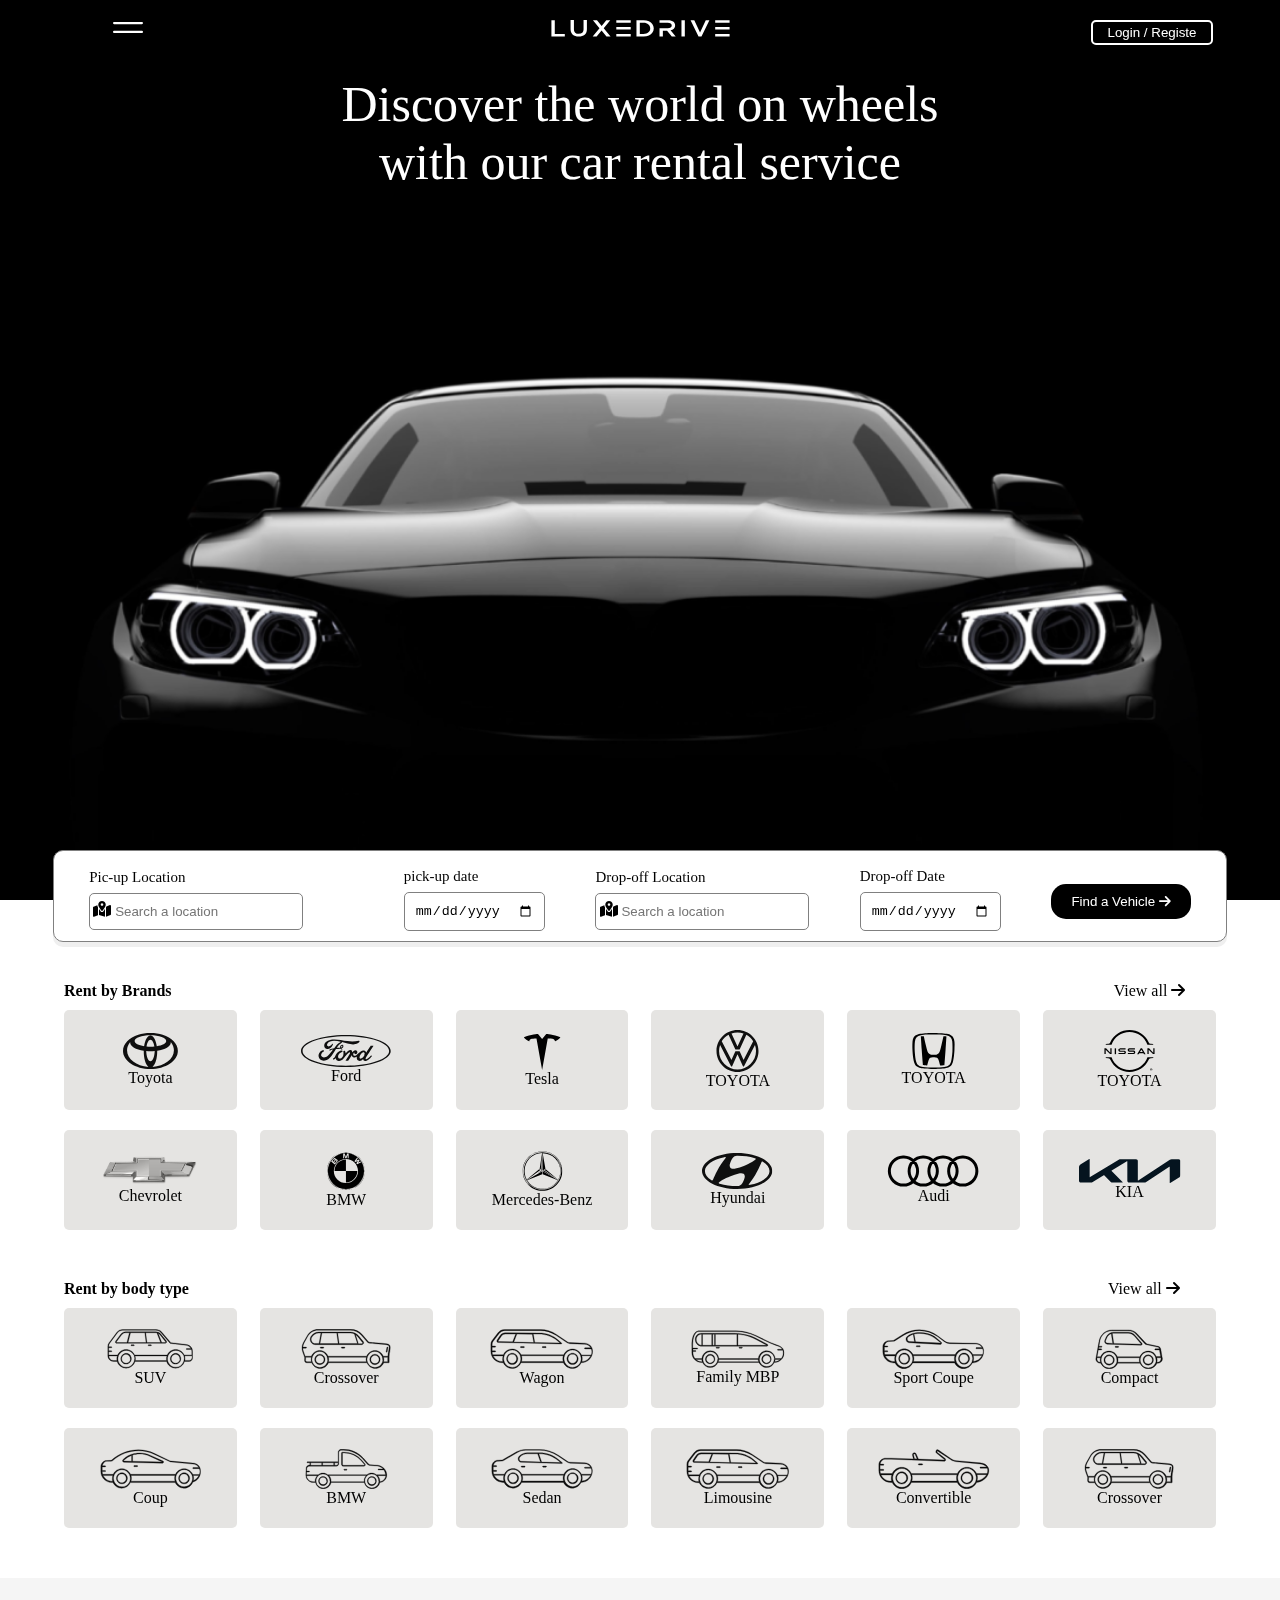
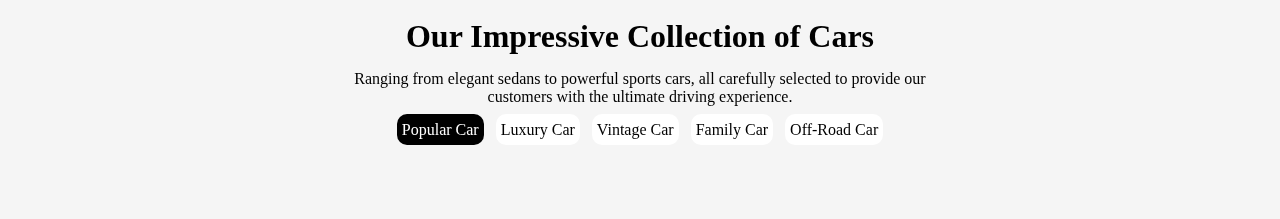
==== index.html @ 7ef13f76 "added the fist code of section 4" ====
<html lang="en">
<head>
    <link rel="stylesheet" href="https://cdnjs.cloudflare.com/ajax/libs/font-awesome/6.6.0/css/all.min.css">
    <meta charset="UTF-8">
    <meta name="viewport" content="width=device-width, initial-scale=1.0">
    <title>Car Rental</title>
    <link rel="stylesheet" href="./style.css">
</head>
<body>
    
    <section id="home-sect">
        <div class="home-container">
            <div class="header">
                <div class="header-content header-content-1">
                    <svg width="30" height="15" viewBox="0 0 41 15" fill="none" xmlns="http://www.w3.org/2000/svg">
                        <line x1="1.5" y1="1.5" x2="39.5" y2="1.5" stroke="white" stroke-width="3" stroke-linecap="round"/>
                        <line x1="1.5" y1="13.5" x2="39.5" y2="13.5" stroke="white" stroke-width="3" stroke-linecap="round"/>
                        </svg>                                             
                </div>
                <div class="header-content header-content-2">
                    <svg width="179" height="17" viewBox="0 0 179 17" fill="none" xmlns="http://www.w3.org/2000/svg">
                        <path d="M0.415466 16.4882H13.8075V13.8962H3.77547V0.264244H0.415466V16.4882Z" fill="white"/>
                        <path d="M27.699 16.4882C30.219 16.4882 32.211 15.8882 33.675 14.6642C35.139 13.4642 35.883 11.6402 35.907 9.21624V0.000244141H32.547V9.33624C32.547 10.8482 32.115 11.9762 31.275 12.7202C30.435 13.4882 29.259 13.8722 27.747 13.8722C26.235 13.8722 25.059 13.4642 24.195 12.6722C23.355 11.9042 22.923 10.7522 22.923 9.24024V0.000244141H19.563V9.33624C19.587 11.7122 20.307 13.4882 21.771 14.6882C23.211 15.8882 25.179 16.4882 27.699 16.4882Z" fill="white"/>
                        <path d="M41.6636 16.4882H45.6236L50.5676 10.4642L55.4636 16.4882H59.5436L52.7276 8.18424L59.2556 0.264244H55.2956L50.6396 5.95224L46.0076 0.264244H41.9276L48.5036 8.23224L41.6636 16.4882Z" fill="white"/>
                        <path d="M65.3111 13.9442V16.4882H79.7111V13.9442H65.3111ZM65.3111 7.03224V9.57624H79.7111V7.03224H65.3111ZM65.3111 0.264244V2.80824H79.7111V0.264244H65.3111Z" fill="white"/>
                        <path d="M85.4664 16.4882H92.5944C94.6104 16.4642 96.3624 16.1042 97.8984 15.4082C99.4104 14.6882 100.586 13.7282 101.45 12.5042C102.29 11.2802 102.722 9.91224 102.746 8.37624V8.32825C102.722 6.79224 102.29 5.40025 101.45 4.20024C100.586 3.00024 99.4104 2.04024 97.8984 1.32024C96.3624 0.624245 94.6104 0.264244 92.5944 0.264244H85.4664V16.4882ZM88.8264 13.8962V2.85624H92.5944C94.6104 2.88024 96.2184 3.40824 97.4184 4.41624C98.5944 5.42424 99.1944 6.74424 99.2184 8.37624V8.42424C99.1944 10.0322 98.5944 11.3522 97.4184 12.3362C96.2184 13.3442 94.6104 13.8722 92.5944 13.8962H88.8264Z" fill="white"/>
                        <path d="M116.761 8.30424H108.505V16.4882H111.865V10.8242H116.065L120.769 16.4882H124.705L119.569 10.3442C120.913 10.0322 122.017 9.45624 122.833 8.64024C123.673 7.82424 124.081 6.88825 124.105 5.54424V5.25624C124.105 4.56025 123.985 4.00824 123.697 3.43224C123.433 2.83224 123.049 2.32824 122.521 1.87224C121.921 1.36824 121.153 0.960245 120.217 0.672244C119.281 0.408245 118.225 0.264244 117.025 0.264244H108.505V2.85624H116.737C117.985 2.85624 118.969 3.07224 119.665 3.55224C120.337 4.00824 120.697 4.56024 120.697 5.42424V5.71224C120.697 6.55224 120.337 7.08024 119.641 7.56024C118.945 8.04024 117.985 8.30424 116.761 8.30424Z" fill="white"/>
                        <path d="M130.465 16.4882H133.825V0.264244H130.465V16.4882Z" fill="white"/>
                        <path d="M147.525 16.4882H150.477L158.421 0.144244H154.773L149.037 12.3842L143.277 0.144244H139.581L147.525 16.4882Z" fill="white"/>
                        <path d="M164.189 13.9442V16.4882H178.589V13.9442H164.189ZM164.189 7.03224V9.57624H178.589V7.03224H164.189ZM164.189 0.264244V2.80824H178.589V0.264244H164.189Z" fill="white"/>
                        </svg>
                        
                </div>
                <div class="header-content header-content-3">
                    <button>
                    Login / Registe
                    </button>
                </div>
            </div>
            <p>
                Discover the world on wheels
                <br> with our car rental service
            </p>
        </div>
        <div class="form-container">
            <div class="from">
                <div class="input">
                    <p>Pic-up Location</p>
                    <div class="inpur-container">
                    <input type="text" placeholder="Search a location">
                    <i class="fa-solid fa-map-location-dot"></i>
                    </div>
                    
                </div>
                <div class="input">

                </div>
                <div class="input">
                    <p>pick-up date</p>
                    <input type="date">
                </div>
                <div class="input">
                    <p>Drop-off Location</p>
                    <div class="inpur-container">
                        <input type="text" placeholder="Search a location">
                        <i class="fa-solid fa-map-location-dot"></i>
                        </div>
                </div>
                <div class="input">
                    <p>Drop-off Date</p>
                    <input type="date">
                </div>
                <div class="input">
                    <button>Find a Vehicle
                    <i class="fa-solid fa-arrow-right"></i>
                    </button>
                </div>
            </div>
        </div>
    </section>


    <section id="brand-section">
       <div class="brand-sec-container">
        <div class="brand-sec-header">
            <h4>Rent by Brands</h4>
            <div class="brand-sec-button">
                <a href="#">
                    View all
                    <i class="fa-solid fa-arrow-right"></i>
                </a>
            </div>
        </div>
        <div class="brand-contain">
            <div class="brand-content">
                <div class="brand">
                    <svg width="55" height="36" viewBox="0 0 55 36" fill="none" xmlns="http://www.w3.org/2000/svg">
                        <path d="M39.67 1.76931C36.2636 0.649949 32.0412 0 27.4639 0C22.8866 0 18.6641 0.649949 15.2578 1.76931C6.20963 4.73019 0.00012207 10.8686 0.00012207 17.9458C0.00012207 27.9117 12.2772 36 27.4284 36C42.5796 36 54.8567 27.9117 54.8567 17.9458C54.9276 10.8686 48.7181 4.73019 39.67 1.76931ZM27.4639 28.2728C25.193 28.2728 23.3479 23.7593 23.2414 18.0542C24.5898 18.1625 26.0091 18.2347 27.4639 18.2347C28.9187 18.2347 30.3025 18.1625 31.6863 18.0542C31.5799 23.7232 29.7348 28.2728 27.4639 28.2728ZM23.5253 13.5767C24.1285 9.56871 25.6542 6.75226 27.4639 6.75226C29.238 6.75226 30.7638 9.56871 31.4025 13.5767C30.1606 13.6851 28.8122 13.7573 27.4639 13.7573C26.1155 13.7573 24.8027 13.7212 23.5253 13.5767ZM33.8153 13.2879C32.8928 7.00501 30.409 2.52758 27.4639 2.52758C24.5188 2.52758 22.035 7.00501 21.1124 13.2879C15.5416 12.3852 11.6385 10.3992 11.6385 8.05215C11.6385 4.87462 18.6996 2.31093 27.4284 2.31093C36.1572 2.31093 43.2183 4.87462 43.2183 8.05215C43.2892 10.3992 39.3861 12.4213 33.8153 13.2879ZM4.04517 17.2959C4.04517 14.2267 5.21611 11.3741 7.20315 8.91875C7.16767 9.0993 7.16767 9.27984 7.16767 9.42427C7.16767 13.2879 12.8449 16.5376 20.7576 17.7292C20.7576 18.0181 20.7576 18.3069 20.7576 18.5958C20.7576 25.7452 22.7092 31.8114 25.4059 33.9057C13.4127 33.1836 4.04517 26.0341 4.04517 17.2959ZM29.5574 33.9057C32.2541 31.8114 34.2056 25.7452 34.2056 18.5958C34.2056 18.3069 34.2056 18.0181 34.2056 17.7292C42.1183 16.5376 47.7956 13.2518 47.7956 9.42427C47.7956 9.24373 47.7956 9.06319 47.7601 8.91875C49.7826 11.3741 50.9181 14.2628 50.9181 17.2959C50.9181 26.0341 41.5151 33.1836 29.5574 33.9057Z" fill="#0F0F0F"/>
                        </svg>
                        <p>Toyota</p>
                </div>
            </div>
            <div class="brand-content">
                <div class="brand">
                    <svg width="90" height="32" viewBox="0 0 90 32" fill="none" xmlns="http://www.w3.org/2000/svg">
                        <path d="M63.2981 19.7126C63.3144 19.794 63.4122 19.8673 63.5182 19.908C63.5589 19.9243 63.5752 19.9487 63.5345 20.0301C63.241 20.6571 62.972 21.0154 62.6133 21.5528C62.2791 22.0576 61.8959 22.4485 61.4394 22.823C60.7465 23.393 59.7846 24.02 58.9939 23.5966C58.6433 23.4174 58.4884 22.9207 58.4966 22.5218C58.5129 21.3981 59.0102 20.25 59.9395 19.1182C61.0644 17.734 62.3117 17.0174 63.1269 17.4083C63.9747 17.8072 63.7056 18.7843 63.3225 19.5579C63.2899 19.6067 63.2899 19.6637 63.2981 19.7126ZM72.3629 10.9675C72.42 10.8617 72.3629 10.7803 72.2244 10.7803C71.5152 10.7803 70.594 10.7803 69.8603 10.7803C69.6891 10.7803 69.5913 10.8047 69.5098 10.9675C69.2408 11.4887 65.9311 16.4393 65.3197 17.4001C65.2137 17.5467 65.0915 17.5223 65.0752 17.3594C65.0099 16.7894 64.5208 16.1299 63.7383 15.8205C63.1432 15.5843 62.5644 15.5355 61.9611 15.6169C60.8769 15.7635 59.9069 16.3335 59.0509 16.9849C57.7711 17.962 56.6624 19.224 55.2277 20.1604C54.4451 20.6653 53.3772 21.1131 52.6598 20.4536C52.0158 19.851 52.0892 18.5238 53.0756 17.4897C53.1816 17.3838 53.3038 17.4734 53.2875 17.5711C53.1979 18.0352 53.312 18.4994 53.6625 18.8251C54.0946 19.2159 54.7141 19.2566 55.244 18.9961C55.8717 18.6866 56.2385 18.0922 56.3445 17.4164C56.5075 16.366 55.7005 15.4378 54.6897 15.3645C53.8663 15.3075 53.0756 15.5925 52.3093 16.2276C51.9262 16.5452 51.7061 16.7813 51.3718 17.2536C51.2903 17.3676 51.1681 17.3838 51.1681 17.2128C51.2088 15.8693 50.6463 15.1121 49.5377 15.0877C48.6736 15.0632 47.7524 15.5355 47.0269 16.1055C46.2362 16.7406 45.5514 17.5793 44.8096 18.3691C44.7199 18.4668 44.6384 18.4586 44.6139 18.2714C44.5895 17.3838 44.3694 16.5126 43.9536 15.9019C43.8069 15.6902 43.4971 15.5843 43.2444 15.7309C43.1221 15.796 42.7064 15.9833 42.4048 16.2276C42.258 16.3497 42.1928 16.5289 42.2662 16.7569C42.6656 18.0922 42.576 19.5986 42.0379 20.8851C41.5407 22.0576 40.5788 23.1162 39.4375 23.4663C38.6875 23.7024 37.9131 23.5884 37.4321 22.9289C36.7718 22.0169 37.0408 20.4291 38.0191 19.11C38.8913 17.9457 40.1467 17.2128 41.3939 16.7324C41.5407 16.6754 41.5733 16.5777 41.5325 16.4556C41.4673 16.252 41.3532 15.967 41.3124 15.8449C41.1983 15.5355 40.8722 15.4866 40.4809 15.5355C39.5679 15.6413 38.7527 15.9508 37.9375 16.3905C35.8099 17.5304 34.7502 19.7289 34.2773 20.9014C34.0491 21.4632 33.8616 21.8215 33.6089 22.1309C33.2747 22.5543 32.8508 22.937 32.0845 23.6047C32.0111 23.6698 31.9622 23.792 32.0193 23.9141C32.1008 24.077 32.5002 24.6388 32.6144 24.6877C32.7366 24.7528 32.8834 24.6632 32.9404 24.6225C33.4785 24.2561 34.1225 23.678 34.4404 23.2871C34.5545 23.1569 34.6605 23.2057 34.7257 23.4093C35.0192 24.4597 35.7854 25.3146 36.8533 25.6729C38.8016 26.3324 40.8233 25.3798 42.3477 23.7268C43.3178 22.6765 43.6683 22.0006 44.0352 21.5365C44.6628 20.7548 45.9101 19.0123 47.3856 17.8968C47.9318 17.4815 48.5676 17.1721 48.8937 17.3757C49.1545 17.5467 49.2361 17.9294 48.8203 18.6866C47.3122 21.4388 45.0949 24.6714 44.6873 25.4531C44.6139 25.5915 44.6791 25.6973 44.8177 25.6973C45.6085 25.6973 46.391 25.6973 47.1084 25.6973C47.2307 25.6892 47.2796 25.6403 47.3448 25.5508C48.5024 23.7431 49.5947 22.0169 50.7605 20.2337C50.8257 20.1279 50.8827 20.2093 50.8909 20.2581C50.9153 20.6734 51.0132 21.2352 51.2659 21.6098C51.7061 22.2938 52.3338 22.5869 53.0267 22.595C53.581 22.6032 53.8582 22.5136 54.4533 22.2938C54.9342 22.1146 55.3255 21.8785 55.6271 21.6668C55.7983 21.5447 55.8309 21.7482 55.8309 21.7808C55.5619 23.2139 55.8961 24.9238 57.3227 25.624C59.0346 26.4627 60.9096 25.2821 61.9938 24.2154C62.0997 24.1095 62.2139 24.1258 62.222 24.3457C62.2465 24.7528 62.4258 25.2413 62.7682 25.5752C63.673 26.4871 65.5072 26.1207 67.3414 24.7039C68.5234 23.792 69.7543 22.5136 70.863 21.1538C70.9038 21.105 70.9364 21.0154 70.8549 20.934C70.6837 20.7548 70.4391 20.5513 70.2679 20.3966C70.1945 20.3314 70.0804 20.3477 70.0152 20.3966C68.8739 21.4795 67.8468 22.7172 66.3632 23.7431C65.8659 24.0933 65.067 24.3701 64.7083 23.8897C64.5697 23.7024 64.5861 23.4419 64.7246 23.0999C65.1485 22.0006 72.0043 11.5782 72.3629 10.9675Z" fill="#0F0F0F"/>
                        <path d="M40.1076 12.2174C40.1402 12.3721 40.1973 12.4047 40.2706 12.3884C40.6212 12.3151 41.0043 12.0301 41.2244 11.6963C41.4282 11.395 41.526 10.9635 41.3222 10.7843C41.1429 10.6296 40.8413 10.6703 40.6212 10.8658C40.181 11.2566 40.0505 11.8103 40.1076 12.2174ZM22.6299 25.6444C20.0703 25.6607 17.8203 24.081 17.5595 21.3533C17.4127 19.8388 17.8448 18.4871 18.7007 17.3797C19.4589 16.3864 20.7469 15.564 21.8392 15.3686C22.1979 15.3034 22.6707 15.3441 22.8664 15.5803C23.1761 15.9385 23.0865 16.3375 22.7767 16.4922C21.9452 16.9156 20.9425 17.6403 20.4534 18.6337C20.054 19.4398 19.9724 20.4169 20.5838 21.3451C21.611 22.8922 24.4723 22.9329 27.1298 20.4658C27.7901 19.8632 28.377 19.2769 28.9803 18.593C30.1541 17.2576 30.5454 16.7691 32.1024 14.6113C32.1187 14.5869 32.1269 14.5543 32.1187 14.538C32.1024 14.5054 32.0861 14.5054 32.0372 14.4973C30.9938 14.5299 30.0889 14.8393 29.2085 15.4907C28.9558 15.678 28.589 15.6535 28.4259 15.4093C28.2466 15.1324 28.377 14.7741 28.6705 14.5706C30.0889 13.5853 31.6378 13.4062 33.2192 13.1375C33.2192 13.1375 33.3252 13.1457 33.423 13.0235C34.0752 12.193 34.5643 11.4439 35.2572 10.5971C35.9583 9.74209 36.855 8.96041 37.5397 8.36601C38.5017 7.54362 39.1131 7.26677 39.7408 6.92479C39.9038 6.83522 39.7163 6.73751 39.6674 6.73751C36.1702 6.07797 32.5345 5.23115 29.0699 6.51766C26.6651 7.41334 25.6135 9.31868 26.119 10.5889C26.4776 11.4927 27.6678 11.6393 28.7846 11.0937C29.7058 10.6378 30.5617 9.91308 31.1731 8.9767C31.5155 8.45558 32.2247 8.83013 31.8416 9.73395C30.8226 12.1197 28.8824 14.0088 26.5184 14.0902C24.5049 14.1553 23.2087 12.6734 23.2087 10.8495C23.2169 7.25049 27.2276 4.88102 31.4421 4.53089C36.5208 4.11563 41.3222 5.45914 46.3601 6.06983C50.2241 6.53395 53.925 6.55023 57.8053 5.65456C58.2618 5.55685 58.5879 5.84998 58.5553 6.3141C58.5146 6.98178 58.001 7.62504 56.7211 8.3253C55.2701 9.12326 53.7457 9.35939 52.1561 9.37568C48.3165 9.40825 44.7379 7.91003 41.0369 7.11206C41.0451 7.27491 41.0858 7.47033 40.9472 7.56804C38.893 9.08255 37.0425 10.6133 35.8034 12.7711C35.7626 12.82 35.7789 12.8688 35.8605 12.8607C36.9365 12.8037 37.9066 12.7792 38.9174 12.6978C39.0968 12.6815 39.0968 12.6408 39.0805 12.5105C38.9908 11.7696 39.2109 10.9228 39.863 10.3365C40.5315 9.73395 41.3711 9.66881 41.9255 10.1004C42.5532 10.5889 42.5042 11.4764 42.1537 12.136C41.8032 12.8118 41.2244 13.1701 40.6619 13.3411C40.6619 13.3411 40.5478 13.3655 40.5641 13.4714C40.5886 13.6423 41.3467 14.0658 41.4119 14.1716C41.4771 14.2775 41.4445 14.4403 41.3304 14.5706C41.2489 14.6602 41.1266 14.7497 40.9635 14.7497C40.8331 14.7497 40.7516 14.7009 40.5886 14.6113C40.2462 14.424 39.8223 14.1228 39.537 13.7645C39.4391 13.6423 39.3902 13.6423 39.1457 13.6505C38.0533 13.7156 36.3577 13.8785 35.2083 14.0169C34.9311 14.0495 34.8904 14.1065 34.8333 14.196C32.9991 17.2169 31.0427 20.4739 28.8906 22.6561C26.5836 25.0093 24.6679 25.6281 22.6299 25.6444Z" fill="#0F0F0F"/>
                        <path d="M44.8598 1.31908C20.9503 1.31908 1.57331 7.91451 1.57331 15.9919C1.57331 24.0692 20.9503 30.6646 44.8598 30.6646C68.7611 30.6646 88.1381 24.0692 88.1381 15.9919C88.1381 7.92265 68.7611 1.31908 44.8598 1.31908ZM44.8598 32C20.0862 32 0 24.8346 0 16C0 7.15725 20.0862 0 44.8598 0C69.6334 0 89.7196 7.1654 89.7196 16C89.7196 24.8346 69.6334 32 44.8598 32Z" fill="#0F0F0F"/>
                        </svg>
                        <p>Ford</p>                       
                </div>
            </div>
            <div class="brand-content">
                <div class="brand">
                    <svg width="38" height="37" viewBox="0 0 38 37" fill="none" xmlns="http://www.w3.org/2000/svg">
                        <path d="M19.1266 36.9215L24.7412 5.4422C30.0869 5.4422 31.7792 6.02603 32.0164 8.40867C32.0164 8.40867 35.6066 7.06745 37.4095 4.36922C30.3558 1.10295 23.2545 0.960938 23.2545 0.960938L19.1108 5.99447H19.1266L14.9988 0.960938C14.9988 0.960938 7.89753 1.10295 0.84375 4.36922C2.64673 7.08322 6.23689 8.40867 6.23689 8.40867C6.47412 6.02603 8.1664 5.4422 13.4805 5.42642L19.1266 36.9215Z" fill="black"/>
                        </svg>
                        <p>Tesla</p>                        
                </div>
            </div>
            <div class="brand-content">
                <div class="brand">
                    <svg width="43" height="42" viewBox="0 0 43 42" fill="none" xmlns="http://www.w3.org/2000/svg">
                        <path d="M21.5 39.525C11.375 39.525 3.05 31.125 3.05 21C3.05 18.9 3.425 16.875 4.1 14.925L14.9 35.925C15.05 36.225 15.2 36.45 15.575 36.45C15.95 36.45 16.1 36.225 16.25 35.925L21.275 24.75C21.35 24.6 21.425 24.525 21.5 24.525C21.65 24.525 21.65 24.675 21.725 24.75L26.825 35.925C26.975 36.225 27.125 36.45 27.5 36.45C27.875 36.45 28.025 36.225 28.175 35.925L38.975 14.925C39.65 16.8 40.025 18.825 40.025 21C39.95 31.125 31.625 39.525 21.5 39.525ZM21.5 16.2C21.35 16.2 21.35 16.05 21.275 15.975L15.5 3.525C17.375 2.85 19.4 2.475 21.5 2.475C23.6 2.475 25.625 2.85 27.5 3.525L21.725 15.975C21.65 16.05 21.65 16.2 21.5 16.2ZM15.425 29.7C15.275 29.7 15.275 29.55 15.2 29.475L5.75 11.325C7.4 8.625 9.8 6.375 12.575 4.8L19.25 19.2C19.4 19.5 19.55 19.575 19.775 19.575H23.225C23.45 19.575 23.6 19.5 23.75 19.2L30.35 4.8C33.125 6.375 35.525 8.625 37.175 11.325L27.8 29.475C27.725 29.625 27.65 29.7 27.575 29.7C27.425 29.7 27.425 29.55 27.35 29.475L23.75 21.525C23.6 21.225 23.45 21.15 23.225 21.15H19.775C19.55 21.15 19.4 21.225 19.25 21.525L15.65 29.475C15.575 29.55 15.575 29.7 15.425 29.7ZM21.5 42C33.125 42 42.5 32.625 42.5 21C42.5 9.375 33.125 0 21.5 0C9.875 0 0.5 9.375 0.5 21C0.5 32.625 9.875 42 21.5 42Z" fill="#0F0F0F"/>
                        </svg>
                        <p>TOYOTA</p>                        
                </div>
            </div>
            <div class="brand-content">
                <div class="brand">
                    <svg width="43" height="36" viewBox="0 0 43 36" fill="none" xmlns="http://www.w3.org/2000/svg">
                        <path fill-rule="evenodd" clip-rule="evenodd" d="M31.4554 3.15625C30.417 7.52192 30.082 9.57043 29.3116 12.7271C28.5411 15.8167 27.9382 18.6376 26.9333 19.9809C25.9284 21.3242 24.555 21.6936 23.5166 21.7607C23.0141 21.8615 22.6791 21.8615 21.6407 21.8615C20.6023 21.8615 20.2003 21.8615 19.7649 21.7607C18.8269 21.66 17.4536 21.3242 16.3481 19.9809C15.3097 18.604 14.7403 15.7831 13.9698 12.7271C13.1994 9.57043 12.7639 7.52192 11.826 3.15625C11.826 3.15625 10.8881 3.15625 10.3856 3.257C9.78268 3.257 9.34722 3.257 8.84476 3.35774C8.84476 3.35774 9.44771 12.4249 9.68219 16.1861C9.95017 20.216 10.4526 26.9324 10.8881 32.0704C10.8881 32.0704 11.7255 32.2383 13.0989 32.2383C14.4723 32.4062 15.1422 32.507 15.1422 32.507C15.7452 30.2906 16.5156 27.1339 17.2861 25.757C17.956 24.6488 18.9944 24.548 19.5974 24.4809C20.5353 24.3801 21.3057 24.313 21.6407 24.313C21.9757 24.313 22.7461 24.313 23.684 24.4809C24.287 24.5816 25.2919 24.6488 25.9953 25.757C26.8328 27.1339 27.5362 30.1898 28.1392 32.507C28.1392 32.507 28.7421 32.507 30.1825 32.4062C31.5559 32.3055 32.3933 32.2383 32.3933 32.2383C32.8288 27.1003 33.3312 20.3503 33.5992 16.354C33.8672 12.5257 34.4367 3.52565 34.4367 3.52565C33.9342 3.42491 33.4987 3.42491 32.8958 3.35774C32.4938 3.15625 31.4554 3.15625 31.4554 3.15625Z" fill="black"/>
                        <path fill-rule="evenodd" clip-rule="evenodd" d="M40.4328 18.5373C40.0979 23.2388 39.6624 26.1269 39.1599 28.1754C38.6575 29.9552 38.0545 31.1642 37.1166 32.0037C35.5757 33.4478 33.4654 33.7836 32.2595 33.9851C29.6132 34.4216 25.0911 34.5896 21.6074 34.5896C18.1237 34.5896 13.6016 34.4216 10.9553 33.9851C9.74937 33.8172 7.63905 33.4813 6.09817 32.0037C5.16025 31.1642 4.5573 29.9552 4.05484 28.1754C3.45189 26.1269 3.08342 23.306 2.74845 18.5373C2.58097 15.7164 2.58097 11.0149 2.91594 8.52985C3.3514 4.8694 5.12675 2.98881 8.87844 2.28358C10.4863 1.94776 12.8981 1.6791 15.1089 1.61194C16.9178 1.54478 19.899 1.44403 21.5069 1.44403C23.1148 1.44403 26.096 1.54478 27.9049 1.61194C30.1157 1.71269 32.494 1.94776 34.3028 2.28358C38.0545 2.95522 39.8299 4.83582 40.2653 8.52985C40.4998 11.1157 40.6003 15.7164 40.4328 18.5373ZM42.4762 8.6306C41.8732 2.72015 38.1215 1.44403 34.8053 0.873134C33.0969 0.604478 30.2162 0.369403 28.2398 0.268657C26.5985 0.100746 22.6793 0 21.5069 0C20.301 0 16.3818 0.100746 14.774 0.16791C12.8981 0.268657 9.91686 0.503731 8.2085 0.839552C4.89227 1.44403 1.14058 2.6194 0.537634 8.59702C0.370148 10.209 0.370148 12.3582 0.370148 14.5746C0.470639 18.3358 0.70512 20.8881 0.872606 22.6007C0.973098 23.8097 1.47556 27.4701 2.07851 29.25C2.91594 31.8022 3.68637 32.5746 4.5573 33.347C6.16517 34.7239 8.91194 35.1269 9.51489 35.3284C12.5966 35.9328 18.7266 36 21.4399 36C24.1532 36 30.3167 35.8993 33.3649 35.3284C33.9679 35.2276 36.6142 34.8246 38.3225 33.347C39.2604 32.5746 39.9304 31.8022 40.8013 29.25C41.4043 27.3694 41.9067 23.7761 42.0072 22.6007C42.1747 20.8209 42.5097 18.3358 42.5097 14.5746C42.6437 12.291 42.6437 10.2425 42.4762 8.6306Z" fill="black"/>
                        </svg>
                        <p>TOYOTA</p>                        
                </div>
            </div>
            <div class="brand-content">
                <div class="brand">
                    <svg width="51" height="42" viewBox="0 0 51 42" fill="none" xmlns="http://www.w3.org/2000/svg">
                        <path d="M7.54922 14.6642C10.1575 7.10219 17.3687 1.9927 25.5004 1.9927C33.6321 1.9927 40.8432 7.10219 43.4515 14.6642V14.7153H49.1795V14.0511L46.8269 13.7956C45.3438 13.6423 45.0369 12.9781 44.6278 12.1606L44.5255 11.9562C41.0989 4.70073 33.6321 0 25.5004 0C17.3687 0 9.90179 4.70073 6.42408 11.9562L6.32179 12.1606C5.96379 12.9781 5.60579 13.6423 4.17379 13.7956L1.77008 14.0511V14.7153H7.49808L7.54922 14.6642Z" fill="black"/>
                        <path d="M43.5027 27.2852V27.3363C40.8432 34.8983 33.6321 40.0078 25.5004 40.0078C17.3687 40.0078 10.1575 34.8983 7.54922 27.3363V27.2852H1.77008V27.9494L4.1738 28.2049C5.65694 28.3581 5.9638 29.0224 6.37294 29.8399L6.47522 30.0443C9.85065 37.2998 17.3687 42.0005 25.5004 42.0005C33.6321 42.0005 41.0989 37.2998 44.5767 30.0443L44.6789 29.8399C45.0881 29.0224 45.3949 28.4092 46.8781 28.2049L49.2818 27.9494V27.2852H43.5027Z" fill="black"/>
                        <path d="M12.049 18.3438H10.7193V24.1686H12.049V18.3438Z" fill="black"/>
                        <path d="M7.6 24.1175V18.3438H6.32143V22.6868L2.07657 18.3438H0.440002V24.1175H1.71857V19.7744L6.01457 24.1175H7.6Z" fill="black"/>
                        <path d="M36.7007 18.3438L33.1207 24.1686H34.655L35.2687 23.1467H39.4112L40.025 24.1686H41.5592L37.9792 18.3438H36.7007ZM38.7975 22.0226H35.9335L37.3655 19.6722L38.7975 22.0226Z" fill="black"/>
                        <path d="M29.4887 22.9407C29.4375 22.9407 29.2841 22.9407 29.233 22.9407H23.863V24.1158H29.2841C29.3352 24.1158 29.6421 24.1158 29.6932 24.1158C30.8184 24.0136 31.2787 23.145 31.2787 22.3275C31.2787 21.51 30.7672 20.6925 29.7444 20.5903C29.591 20.5903 29.4375 20.5903 29.3352 20.5903H25.8064C25.653 20.5903 25.5507 20.5903 25.3972 20.5392C25.1415 20.4881 24.9881 20.2837 25.0392 20.0282C25.0392 19.7728 25.1927 19.5684 25.4484 19.5173C25.5507 19.4662 25.7041 19.4662 25.8064 19.4662H30.9207V18.291H25.7552C25.6018 18.291 25.3972 18.291 25.2438 18.3421C24.3744 18.4443 23.7095 19.1596 23.7095 20.0282C23.7095 20.7436 24.1698 21.6122 25.1927 21.7144C25.3972 21.7144 25.5507 21.7655 25.7552 21.7144H29.1818C29.233 21.7144 29.3864 21.7144 29.4375 21.7144C29.7444 21.7655 29.949 22.0209 29.949 22.2764C29.949 22.6341 29.7444 22.8896 29.4887 22.9407Z" fill="black"/>
                        <path d="M20.0785 22.9423C20.0274 22.9423 19.8739 22.9423 19.8228 22.9423H14.5039V24.1175H19.8739C19.9251 24.1175 20.2319 24.1175 20.2831 24.1175C21.4082 24.0153 21.9197 23.1467 21.9197 22.3802C21.9197 21.6138 21.4082 20.7452 20.3854 20.643C20.2319 20.643 20.0785 20.643 19.9762 20.643H16.4474C16.2939 20.643 16.1917 20.643 16.0382 20.5919C15.7825 20.5408 15.6291 20.3365 15.6802 20.081C15.6802 19.8255 15.8337 19.6211 16.0894 19.57C16.1917 19.5189 16.3451 19.5189 16.4474 19.5189H21.5617V18.3438H16.3451C16.1917 18.3438 15.9871 18.3438 15.8337 18.3948C14.9642 18.497 14.2994 19.2124 14.2994 20.081C14.2994 20.7963 14.7597 21.6649 15.7825 21.7671C15.9871 21.7671 16.1405 21.8182 16.3451 21.7671H19.7717C19.8228 21.7671 19.9762 21.7671 20.0274 21.7671C20.3342 21.8182 20.5388 22.0737 20.5388 22.3292C20.5899 22.6357 20.3342 22.8912 20.0785 22.9423Z" fill="black"/>
                        <path d="M50.56 24.1175V18.3438H49.2814V22.6868L45.0365 18.3438H43.4V24.1175H44.6785V19.7744L48.9745 24.1175H50.56Z" fill="black"/>
                        <path d="M47.236 38.4747C47.8498 38.4747 48.3612 38.9857 48.3612 39.5988C48.3612 40.212 47.8498 40.7229 47.236 40.7229C46.6223 40.7229 46.1109 40.212 46.1109 39.5988C46.1109 39.2923 46.2132 39.0368 46.4689 38.7813C46.6223 38.5769 46.9292 38.4237 47.236 38.4747ZM47.236 40.4674C47.4918 40.4674 47.6963 40.3653 47.8498 40.212C48.0032 40.0587 48.1055 39.8032 48.1055 39.5988C48.1055 39.139 47.6963 38.7302 47.236 38.7813C46.7758 38.7813 46.3666 39.1901 46.3666 39.6499C46.3666 40.0587 46.7246 40.4674 47.236 40.4674ZM46.7758 40.1609V39.0368C46.9292 39.0368 47.0315 38.9857 47.1849 38.9857C47.3895 38.9857 47.6963 39.0368 47.6963 39.2923C47.6963 39.4456 47.594 39.5477 47.4406 39.5477C47.5429 39.5988 47.594 39.701 47.6452 39.8032C47.6452 39.9054 47.6963 40.0076 47.7475 40.0587H47.4918C47.4406 39.9565 47.4406 39.8543 47.3895 39.8032C47.3383 39.6499 47.236 39.6499 47.0315 39.6499V40.1098L46.7758 40.1609ZM47.0315 39.4966C47.236 39.4966 47.4406 39.4966 47.4406 39.3434C47.4406 39.2412 47.3895 39.1901 47.1849 39.1901C47.1338 39.1901 47.0826 39.1901 47.0315 39.1901V39.4966Z" fill="black"/>
                      </svg>
                      <p>TOYOTA</p>                    
                </div>
            </div>
        
            <div class="brand-content">
                <div class="brand">
                    <svg width="96" height="31" viewBox="0 0 96 31" fill="none" xmlns="http://www.w3.org/2000/svg" xmlns:xlink="http://www.w3.org/1999/xlink">
                        <g style="mix-blend-mode:luminosity">
                        <rect width="96" height="31" fill="url(#pattern0_1_2895)"/>
                        </g>
                        <defs>
                        <pattern id="pattern0_1_2895" patternContentUnits="objectBoundingBox" width="1" height="1">
                        <use xlink:href="#image0_1_2895" transform="scale(0.003125 0.00967742)"/>
                        </pattern>
                        <image id="image0_1_2895" width="320" height="140" xlink:href="[data-uri]"/>
                        </defs>
                        </svg>
                        <p>Chevrolet</p>                         
                </div>
            </div>
            <div class="brand-content">
                <div class="brand">
                    <svg width="40" height="40" viewBox="0 0 40 40" fill="none" xmlns="http://www.w3.org/2000/svg">
                        <path d="M19.946 38.0681C9.96848 38.0681 1.87859 29.9782 1.87859 20.0007C1.87859 10.0232 9.96848 1.93328 19.946 1.93328C29.9235 1.93328 38.0134 10.0232 38.0134 20.0007C38.0134 29.9782 29.9235 38.0681 19.946 38.0681ZM19.946 0.980469C9.43814 0.980469 0.925781 9.49283 0.925781 20.0007C0.925781 30.5086 9.43814 39.0209 19.946 39.0209C30.4539 39.0209 38.9662 30.5086 38.9662 20.0007C38.9662 9.49283 30.4449 0.980469 19.946 0.980469ZM19.946 38.2209C22.4089 38.2209 24.791 37.7355 27.0381 36.7917C29.2044 35.8749 31.155 34.5625 32.8269 32.8906C34.4988 31.2187 35.8112 29.2681 36.728 27.1018C37.6808 24.8546 38.1572 22.4726 38.1572 20.0097C38.1572 17.5468 37.6719 15.1647 36.728 12.9175C35.8112 10.7513 34.4988 8.80069 32.8269 7.12878C31.155 5.45687 29.2044 4.14451 27.0381 3.22766C24.791 2.27485 22.4089 1.79845 19.946 1.79845C17.4831 1.79845 15.1011 2.28384 12.8539 3.22766C10.6876 4.14451 8.73702 5.45687 7.06511 7.12878C5.3932 8.80069 4.08084 10.7513 3.16398 12.9175C2.21117 15.1647 1.73477 17.5468 1.73477 20.0097C1.73477 22.4726 2.22016 24.8546 3.16398 27.1018C4.08084 29.2681 5.3932 31.2187 7.06511 32.8906C8.73702 34.5625 10.6876 35.8749 12.8539 36.7917C15.1011 37.7355 17.4831 38.2209 19.946 38.2209ZM19.946 1.13328C22.4898 1.13328 24.9617 1.62766 27.2898 2.61642C29.537 3.56923 31.5595 4.92654 33.2853 6.66137C35.0202 8.3962 36.3775 10.4097 37.3303 12.6569C38.3101 14.985 38.8134 17.4569 38.8134 20.0007C38.8134 22.5445 38.319 25.0164 37.3303 27.3445C36.3775 29.5917 35.0202 31.6052 33.2853 33.34C31.5505 35.0749 29.537 36.4322 27.2898 37.385C24.9617 38.3647 22.4898 38.8681 19.946 38.8681C17.4022 38.8681 14.9303 38.3737 12.6022 37.385C10.355 36.4322 8.33252 35.0749 6.60668 33.34C4.88084 31.6052 3.51455 29.5917 2.56174 27.3445C1.58196 25.0164 1.07859 22.5445 1.07859 20.0007C1.07859 17.4569 1.58196 14.985 2.56174 12.6569C3.51455 10.4097 4.87185 8.3962 6.60668 6.66137C8.34151 4.92654 10.355 3.56923 12.6022 2.61642C14.9213 1.62766 17.3932 1.13328 19.946 1.13328Z" fill="black"/>
                        <path d="M8.7366 8.37749C8.5029 8.17974 8.13436 8.17075 7.97256 8.36851L6.57031 10.0404L7.43323 10.7685L8.8175 9.11457C8.99728 8.89884 8.99728 8.59323 8.7366 8.37749ZM10.4355 10.3101C10.6332 10.0764 10.5973 9.71682 10.3186 9.48311C10.0669 9.27637 9.6984 9.3303 9.5366 9.52806L8.06245 11.2809L8.9793 12.0449L10.4355 10.3101Z" fill="black"/>
                        <path d="M19.9463 1.93164C9.96879 1.93164 1.87891 10.0215 1.87891 19.9991C1.87891 29.9766 9.96879 38.0665 19.9463 38.0665C29.9239 38.0665 38.0137 29.9766 38.0137 19.9991C38.0137 10.0215 29.9239 1.93164 19.9463 1.93164ZM17.1778 2.59681H18.616L19.9194 6.00355L21.2137 2.59681H22.6519V7.36984H21.6991V4.03501L20.4407 7.36984H19.398L18.1396 4.03501V7.36984H17.1868L17.1778 2.59681ZM5.13284 10.453L7.46093 7.67546C7.94632 7.10018 8.62048 6.64175 9.25868 7.18108C9.45643 7.35187 9.53733 7.4058 9.78003 7.83726C9.83396 7.99007 9.87891 8.27771 9.77104 8.54737C10.3283 8.2058 10.9216 8.31366 11.3081 8.69119C11.9014 9.26647 11.8115 9.93164 11.2542 10.5968L8.80025 13.5271L5.13284 10.453ZM19.9463 32.1159C13.2587 32.1159 7.82947 26.6957 7.82947 19.9991C7.82947 13.3114 13.2497 7.8822 19.9463 7.8822C26.634 7.8822 32.0632 13.3024 32.0632 19.9991C32.0542 26.6867 26.634 32.1159 19.9463 32.1159ZM31.1463 13.3564L30.3283 12.3676L31.8924 10.0125L31.8834 10.0036L29.2767 11.1182L28.4497 10.1384L31.1733 6.53389L31.8654 7.36984L30.1576 9.66198L32.8092 8.48445L33.5553 9.38333L31.9194 11.7653L34.4812 10.5069L35.1733 11.3429L31.1463 13.3564Z" fill="black"/>
                        <path d="M8.54785 20.0001H19.9366V8.61133C13.6535 8.61133 8.54785 13.708 8.54785 20.0001ZM19.9456 20.0001V31.3889C26.2377 31.3889 31.3344 26.2922 31.3344 20.0001H19.9456Z" fill="black"/>
                        </svg>                                                                            
                        <p>BMW</p>                        
                </div>
            </div>
            <div class="brand-content">
                <div class="brand">
                    <svg width="41" height="40" viewBox="0 0 41 40" fill="none" xmlns="http://www.w3.org/2000/svg">
                        <g clip-path="url(#clip0_1_2953)">
                        <path d="M20.9074 19.9009L21.7788 19.3669L32.9103 26.9846L20.9074 19.9009ZM20.2609 19.4793L19.4457 19.0014L20.3734 4.46875L20.2609 19.4793ZM19.2771 19.4231L15.5947 22.487L20.0079 19.8728L19.2771 19.4231Z" fill="black"/>
                        <path d="M20.486 0.167969C9.52327 0.167969 0.640625 9.05061 0.640625 20.0134C0.640625 30.9761 9.52327 39.8588 20.486 39.8588C31.4488 39.8588 40.3314 30.9761 40.3314 20.0134C40.3314 9.05061 31.4488 0.167969 20.486 0.167969ZM20.486 38.7625C15.9604 38.7625 11.7158 37.2446 8.53943 34.4898C5.47548 31.7913 3.08616 27.4905 2.49586 22.9368C3.90134 31.6226 11.4066 38.2284 20.486 38.2284C30.5493 38.2284 38.7011 30.0766 38.7011 20.0134C38.7011 15.825 37.155 11.7491 34.7657 8.68519C37.155 10.5404 39.2351 15.7969 39.2351 20.0134C39.2633 30.3858 30.8585 38.7625 20.486 38.7625ZM18.7713 18.5798L20.3736 2.13564H20.5141L20.6828 19.4512L23.4375 17.7927L20.6828 2.13564C30.4649 2.21997 38.3637 10.2031 38.3637 19.9853C38.3637 23.1335 37.5486 26.085 36.115 28.6711L23.7186 18.2987L22.538 18.9733L36.0306 28.8398C36.0025 28.896 35.9744 28.9522 35.9182 29.0084L20.739 20.2664V23.3303L35.8058 29.149C32.6856 34.3493 26.9793 37.8349 20.486 37.8349C13.9927 37.8349 8.28644 34.3493 5.16628 29.1771L20.233 23.3303V20.2382L5.05384 28.9522C5.02573 28.896 4.99762 28.8398 4.9414 28.7836L18.3778 18.9452L17.1972 18.2706L4.82896 28.5868C3.42348 26.0288 2.6083 23.1054 2.6083 19.9571C2.6083 10.2312 10.3947 2.33241 20.0644 2.10753L17.6469 17.9333L18.7713 18.5798ZM20.486 1.23613C10.1417 1.23613 1.7369 9.64091 1.7369 19.9853C1.7369 24.2017 3.25482 28.1652 5.58792 31.6226C6.37499 33.1125 7.21828 34.012 8.37077 35.2207C3.90134 31.6508 1.00605 26.1413 1.00605 19.9853C1.00605 9.21927 9.72003 0.505284 20.486 0.505284C31.252 0.505284 40.1347 9.6128 39.7973 19.9853C39.5443 9.86579 30.6898 1.23613 20.486 1.23613Z" fill="black"/>
                        </g>
                        <defs>
                        <clipPath id="clip0_1_2953">
                        <rect width="40" height="40" fill="white" transform="translate(0.5)"/>
                        </clipPath>
                        </defs>
                        </svg>
                        <p>Mercedes-Benz</p>
            </div>                    
            </div>
            <div class="brand-content">
                <div class="brand">
                <svg width="71" height="36" viewBox="0 0 71 36" fill="none" xmlns="http://www.w3.org/2000/svg">
                    <g clip-path="url(#clip0_1_2980)">
                    <path d="M35.1602 36C54.569 36 70.3202 27.9148 70.3202 18C70.3202 8.08525 54.628 0 35.1602 0C15.7514 0 0.000152588 8.08525 0.000152588 18C0.000152588 27.9148 15.6924 36 35.1602 36ZM41.7674 27.1475C41.1775 28.5049 40.1746 31.3377 37.8739 32.577C37.1659 32.9311 36.34 33.1082 35.5141 33.1082C35.3371 33.1082 35.2192 33.1082 35.1602 33.1082C29.2018 33.1672 23.3025 32.341 17.5802 30.6885L17.4032 30.6295C16.9312 30.4525 16.6953 30.2754 16.6953 29.9803C16.6953 29.8623 16.7543 29.7443 16.7543 29.6852C16.8132 29.5672 16.8722 29.5082 16.9312 29.4492L17.2262 29.1541C18.3471 28.1508 21.8867 25.6131 28.5529 23.1344C31.2666 22.0131 34.0393 21.1869 36.871 20.4787C38.6998 20.0656 45.307 19.0623 41.7674 27.1475ZM59.5834 9.02951C59.6424 8.91148 59.7014 8.79344 59.8194 8.73443C59.9374 8.67541 60.0553 8.61639 60.1733 8.61639C60.4093 8.61639 60.7043 8.67541 60.8812 8.85246C65.0108 11.3902 67.4885 14.577 67.4885 18C67.4885 24.1967 59.5244 29.5672 48.0797 31.8689C47.3718 32.0459 46.8408 31.9869 46.7228 31.8689C46.5459 31.7508 46.5459 31.5738 46.7228 31.3377C46.7818 31.1607 46.8998 31.0426 47.0178 30.9246C53.2121 23.6066 57.9906 12.8066 59.2884 9.67869C59.4064 9.38361 59.4654 9.14754 59.5834 9.02951ZM28.6709 8.79344C29.2608 7.43607 30.2637 4.54426 32.5645 3.36393C33.2724 3.00984 34.0983 2.83279 34.9242 2.83279C35.1012 2.83279 35.2192 2.83279 35.2781 2.83279C41.2365 2.77377 47.1358 3.6 52.8582 5.25246L53.0351 5.31148C53.5071 5.48852 53.743 5.66557 53.743 5.96066C53.743 6.07869 53.6841 6.19672 53.6841 6.25574C53.6251 6.37377 53.5661 6.43279 53.5071 6.4918L53.0941 6.8459C51.9733 7.84918 48.4926 10.3869 41.8264 12.9246C39.1127 14.0459 36.34 14.9311 33.5084 15.5803C31.7975 15.9344 25.1903 16.9377 28.6709 8.79344ZM22.2996 4.13115C23.0665 4.01311 23.5385 4.01311 23.7155 4.13115C23.7745 4.19016 23.7745 4.3082 23.7745 4.42623C23.7745 4.54426 23.7155 4.60328 23.7155 4.72131C23.5975 4.89836 23.5385 5.01639 23.4205 5.13443C17.1672 12.4525 12.3887 23.2525 11.0909 26.3803C10.9729 26.6164 10.9139 26.7934 10.7959 26.9705C10.7369 27.0885 10.6779 27.2066 10.56 27.2656C10.442 27.3246 10.324 27.3836 10.206 27.3836C9.97002 27.3836 9.67505 27.3246 9.49807 27.1475C5.36854 24.6098 2.89082 21.423 2.89082 18C2.89082 11.8033 10.8549 6.4918 22.2996 4.13115Z" fill="#0F0F0F"/>
                    </g>
                    <defs>
                    <clipPath id="clip0_1_2980">
                    <rect width="70.32" height="36" fill="white"/>
                    </clipPath>
                    </defs>
                    </svg>
                    <p>Hyundai</p>    
                </div>                  
            </div>
            <div class="brand-content">
                <div class="brand">
                    <svg width="93" height="32" viewBox="0 0 93 32" fill="none" xmlns="http://www.w3.org/2000/svg">
                        <path d="M15.9996 1.88281C12.2982 2.00626 8.79349 3.57923 6.24104 6.26264C3.68858 8.94605 2.29277 12.525 2.3545 16.2279C2.41624 19.9309 3.93057 23.4613 6.57105 26.0582C9.21154 28.655 12.7667 30.1103 16.4702 30.1103C20.1737 30.1103 23.7288 28.655 26.3693 26.0582C29.0098 23.4613 30.5241 19.9309 30.5859 16.2279C30.6476 12.525 29.2518 8.94605 26.6993 6.26264C24.1469 3.57923 20.6422 2.00626 16.9408 1.88281H15.9996ZM35.7643 1.88281C32.0629 2.00626 28.5582 3.57923 26.0057 6.26264C23.4533 8.94605 22.0575 12.525 22.1192 16.2279C22.1809 19.9309 23.6953 23.4613 26.3357 26.0582C28.9762 28.655 32.5314 30.1103 36.2349 30.1103C39.9384 30.1103 43.4935 28.655 46.134 26.0582C48.7745 23.4613 50.2888 19.9309 50.3506 16.2279C50.4123 12.525 49.0165 8.94605 46.464 6.26264C43.9116 3.57923 40.4069 2.00626 36.7055 1.88281H35.7643ZM55.529 1.88281C51.8276 2.00626 48.3229 3.57923 45.7704 6.26264C43.218 8.94605 41.8222 12.525 41.8839 16.2279C41.9456 19.9309 43.46 23.4613 46.1004 26.0582C48.7409 28.655 52.2961 30.1103 55.9996 30.1103C59.7031 30.1103 63.2582 28.655 65.8987 26.0582C68.5392 23.4613 70.0535 19.9309 70.1153 16.2279C70.177 12.525 68.7812 8.94605 66.2287 6.26264C63.6763 3.57923 60.1716 2.00626 56.4702 1.88281H55.529ZM75.2937 1.88281C71.5923 2.00626 68.0876 3.57923 65.5351 6.26264C62.9827 8.94605 61.5869 12.525 61.6486 16.2279C61.7103 19.9309 63.2247 23.4613 65.8651 26.0582C68.5056 28.655 72.0608 30.1103 75.7643 30.1103C79.4677 30.1103 83.0229 28.655 85.6634 26.0582C88.3039 23.4613 89.8182 19.9309 89.88 16.2279C89.9417 12.525 88.5459 8.94605 85.9934 6.26264C83.441 3.57923 79.9363 2.00626 76.2349 1.88281H75.2937Z" stroke="black" stroke-width="3"/>
                        </svg>
                        <p>Audi</p>
            </div>                     
            </div>
            <div class="brand-content">
                <div class="brand">
                    <svg width="102" height="24" viewBox="0 0 102 24" fill="none" xmlns="http://www.w3.org/2000/svg">
                        <g clip-path="url(#clip0_1_3050)">
                        <path d="M58.8382 21.2863C58.8382 21.4802 58.8907 21.5859 59.0133 21.5859C59.1008 21.5859 59.1709 21.5507 59.2584 21.4978L90.849 0.828194C91.4093 0.45815 91.9172 0.264317 92.6702 0.264317H99.6222C100.69 0.264317 101.408 0.986784 101.408 2.06167V15.4009C101.408 17.0044 101.058 17.9383 99.6222 18.8018L91.1992 23.8943C91.0941 23.9648 90.9891 24 90.919 24C90.8139 24 90.7264 23.9295 90.7264 23.63V8.05286C90.7264 7.87665 90.6739 7.7533 90.5513 7.7533C90.4637 7.7533 90.3937 7.78855 90.3061 7.84141L67.2086 22.9427C66.5607 23.3656 66.0353 23.489 65.4399 23.489H50.1175C49.0493 23.489 48.3313 22.7665 48.3313 21.6916V2.48458C48.3313 2.34361 48.2613 2.22026 48.1562 2.22026C48.0686 2.22026 47.9986 2.25551 47.911 2.30837L32.6761 11.5242C32.5185 11.6123 32.4835 11.7004 32.4835 11.7709C32.4835 11.8414 32.501 11.8943 32.6236 12L43.4982 22.9427C43.6383 23.0837 43.7433 23.2071 43.7433 23.3128C43.7433 23.4361 43.5857 23.5066 43.3931 23.5066H33.5517C32.7812 23.5066 32.1858 23.3833 31.7655 22.9604L25.1637 16.3172C25.0937 16.2467 25.0412 16.2115 24.9711 16.2115C24.9186 16.2115 24.831 16.2467 24.761 16.2819L13.7288 22.9604C13.0634 23.3656 12.6081 23.489 11.9426 23.489H1.78604C0.717845 23.489 -0.00012207 22.7665 -0.00012207 21.6916V8.59912C-0.00012207 6.97797 0.350106 6.06167 1.78604 5.19824L10.2616 0.0704846C10.3491 0.0176211 10.4192 0 10.4892 0C10.6118 0 10.6818 0.140969 10.6818 0.422908V17.9383C10.6818 18.1145 10.7344 18.2026 10.8569 18.2026C10.927 18.2026 11.0145 18.1498 11.1021 18.0969L39.7332 0.77533C40.4162 0.370044 40.8364 0.246696 41.6245 0.246696H57.0345C58.1027 0.246696 58.8206 0.969163 58.8206 2.04405L58.8382 21.2863Z" fill="#05141F"/>
                        </g>
                        <defs>
                        <clipPath id="clip0_1_3050">
                        <rect width="101.408" height="24" fill="white"/>
                        </clipPath>
                        </defs>
                        </svg>
                        <p>KIA</p>
            </div>                    
            </div>
        </div>
       </div>
    </section>

    <section id="body-type-section">
        <div class="body-type-section-container">
            <div class="body-type-section-header">
                <h4>Rent by body type</h4>
                <div class="body-type-section-button">
                    <a href="#">
                        View all
                        <i class="fa-solid fa-arrow-right"></i>
                    </a>
                </div>
            </div>
            <div class="body-type-container">
                <div class="body-type-content">
                    <div class="body-type">
                        <svg width="86" height="40" viewBox="0 0 86 40" fill="none" xmlns="http://www.w3.org/2000/svg">
                            <g clip-path="url(#clip0_1_2881)">
                            <path d="M79.4025 15.485L64.1083 13.635C63.8608 13.635 63.7383 13.5117 63.615 13.3883L54.8575 3.15082C54.1294 2.29266 53.2218 1.60485 52.1987 1.136C51.1756 0.667147 50.062 0.428696 48.9367 0.437491H15.8817C14.6857 0.442167 13.5069 0.722832 12.4372 1.25763C11.3675 1.79243 10.4356 2.56693 9.71416 3.52082L1.94333 13.8817C1.21362 14.8375 0.823066 16.0092 0.833327 17.2117V26.8333C0.833327 30.0408 3.42416 32.5075 6.50749 32.5075H10.2075C11.3175 36.33 14.895 39.1667 19.0883 39.1667C23.2817 39.1667 26.8592 36.33 27.9692 32.5067H59.6667C60.7783 36.33 64.355 39.1667 68.5483 39.1667C72.7417 39.1667 76.3192 36.33 77.4292 32.5067H81.9925C84.0892 32.5067 85.6933 30.78 85.6933 28.8067V23.0083C85.9392 19.185 83.1025 15.9783 79.4025 15.485ZM9.83749 29.7933C9.83749 30.41 9.83749 30.9033 9.96166 31.52H6.50749C3.91749 31.52 1.94416 29.5467 1.82083 26.9567H10.3317C9.96166 27.82 9.83749 28.8067 9.83749 29.7933ZM27.3525 31.52C27.3525 31.6433 27.2292 31.89 27.2292 32.0133C27.2292 32.1367 27.105 32.3833 27.105 32.5075C26.5579 34.1663 25.4992 35.609 24.0808 36.6283C22.6624 37.6476 20.9575 38.1912 19.2108 38.1808C17.4642 38.1909 15.7594 37.6472 14.3412 36.6277C12.923 35.6082 11.8644 34.1655 11.3175 32.5067C11.3175 32.3833 11.1933 32.1367 11.1933 32.0133C11.1933 31.89 11.07 31.6433 11.07 31.52C10.9467 30.9033 10.9467 30.41 10.9467 29.7933C10.9467 28.8067 11.0692 27.82 11.44 26.9567C11.44 26.8325 11.5633 26.5867 11.5633 26.4625C11.6875 26.3392 11.6875 26.0925 11.81 25.9692C13.1667 23.2558 16.0033 21.4058 19.3342 21.4058C22.5408 21.4058 25.3775 23.2558 26.8583 25.9692C26.9817 26.0925 26.9817 26.3392 27.105 26.4625C27.2275 26.5867 27.2283 26.8325 27.2283 26.9567C27.5983 27.82 27.7217 28.8067 27.7217 29.7933C27.475 30.41 27.475 30.9033 27.3517 31.52H27.3525ZM59.4217 29.7933C59.4217 30.41 59.4217 30.9033 59.5442 31.52H28.3392C28.4625 30.9033 28.4625 30.41 28.4625 29.7933C28.4625 28.8067 28.3392 27.9433 28.0925 26.9567H59.915C59.545 27.82 59.4217 28.8067 59.4217 29.7933ZM76.9358 31.52C76.9358 31.6433 76.8125 31.89 76.8125 32.0133C76.8125 32.1367 76.6892 32.3833 76.6892 32.5075C76.1421 34.1663 75.0833 35.609 73.665 36.6283C72.2466 37.6476 70.5416 38.1912 68.795 38.1808C67.0483 38.1912 65.3434 37.6476 63.9251 36.628C62.5068 35.6085 61.4483 34.1656 60.9017 32.5067C60.9017 32.3833 60.7783 32.1367 60.7783 32.0133C60.7783 31.89 60.6542 31.6433 60.6542 31.52C60.5317 30.9033 60.5317 30.41 60.5317 29.7933C60.5317 28.8067 60.6542 27.82 61.0242 26.9567C61.0242 26.8325 61.1483 26.5867 61.1483 26.4625C61.2717 26.3392 61.2708 26.0925 61.3942 25.9692C62.7508 23.2558 65.5883 21.4058 68.9192 21.4058C72.125 21.4058 74.9625 23.2558 76.4425 25.9692C76.5658 26.0925 76.5658 26.3392 76.6892 26.4625C76.8117 26.5867 76.8125 26.8325 76.8125 26.9567C77.1825 27.82 77.3058 28.8067 77.3058 29.7933C77.0592 30.41 77.0592 30.9033 76.9358 31.52ZM84.9533 28.6833C84.9533 30.1633 83.72 31.3958 82.24 31.3958H77.9233C78.0458 30.7792 78.0458 30.2858 78.0458 29.6692C78.0458 28.6833 77.9225 27.8192 77.675 26.8325H85.0767V28.6825L84.9533 28.6833ZM84.9533 25.97H77.1825C75.7025 22.6392 72.4958 20.42 68.6717 20.42C64.8483 20.42 61.6408 22.7625 60.1617 25.97H27.5992C26.1183 22.6392 22.9117 20.42 19.0883 20.42C15.265 20.42 12.0583 22.7625 10.5775 25.97H1.69749V22.7625H4.41083C4.65666 22.7625 4.90416 22.5167 4.90416 22.2692C4.90416 22.0217 4.65749 21.7758 4.41083 21.7758H1.69749V18.6925H4.41083C4.65666 18.6925 4.90416 18.4458 4.90416 18.1983C4.90416 17.9517 4.65749 17.705 4.41083 17.705H1.69749V17.0883C1.69749 16.1017 2.06749 15.1142 2.56083 14.375L10.3317 4.01416C11.565 2.28749 13.5383 1.30082 15.7583 1.30082H48.8142C50.7875 1.30082 52.6375 2.16499 53.9942 3.64416L62.75 13.8817C62.9975 14.2517 63.49 14.4983 63.86 14.4983L79.155 16.3483C81.2517 16.595 82.9792 17.8283 83.9658 19.555H79.6492C79.4017 19.555 79.155 19.8017 79.155 20.0492C79.155 20.2958 79.4017 20.5425 79.6483 20.5425H84.4583C84.7058 21.2825 84.8283 22.0225 84.8283 22.7625V25.97H84.9533Z" fill="#0F0F0F" stroke="#0F0F0F" stroke-width="0.3"/>
                            <path d="M72.8645 26.461C72.7412 26.3368 72.6187 26.091 72.4945 25.9668C71.5079 24.981 70.152 24.3635 68.6712 24.3635C67.9598 24.3661 67.2559 24.5091 66.5998 24.7842C65.9437 25.0594 65.3484 25.4612 64.8479 25.9668C64.7245 26.091 64.6012 26.3368 64.4779 26.461C64.3554 26.5843 64.2312 26.831 64.1079 26.9543C63.6145 27.8185 63.2445 28.681 63.2445 29.791C63.2445 30.4076 63.3679 31.0243 63.6145 31.5176C63.6145 31.6418 63.7379 31.8876 63.7379 32.0118C63.8604 32.1351 63.8604 32.3818 63.9845 32.5051C64.9712 34.1085 66.5745 35.0951 68.5479 35.0951C70.5212 35.0951 72.2479 33.9851 73.1112 32.5051C73.2345 32.3818 73.2345 32.1351 73.3587 32.0118C73.482 31.8876 73.4812 31.6418 73.4812 31.5176C73.7287 31.0243 73.8512 30.4076 73.8512 29.791C73.8512 28.8043 73.6045 27.8185 72.9887 26.9543C73.1112 26.831 72.9887 26.7076 72.8645 26.461ZM72.7412 31.5176C72.6187 31.6418 72.6187 31.8876 72.4945 32.0118C72.3712 32.1351 72.2479 32.3818 72.1245 32.5051C71.7225 33.0412 71.2011 33.4764 70.6017 33.7761C70.0023 34.0758 69.3413 34.2318 68.6712 34.2318C67.1912 34.2318 66.0812 33.6151 65.2179 32.5051C65.0945 32.3818 64.9712 32.1351 64.8479 32.0118C64.7254 31.8876 64.6012 31.6418 64.6012 31.5176C64.3545 31.0243 64.2304 30.4076 64.2304 29.791C64.2304 28.681 64.6012 27.8185 65.2179 26.9543C65.3412 26.831 65.4645 26.5843 65.7112 26.461C65.9579 26.3368 66.0812 26.091 66.3279 25.9668C66.9972 25.5613 67.7653 25.348 68.5479 25.3501C69.3305 25.3477 70.0986 25.5611 70.7679 25.9668C71.0145 26.091 71.262 26.2135 71.3845 26.461C71.5079 26.5843 71.7545 26.7068 71.8779 26.9543C72.4945 27.6943 72.8645 28.681 72.8645 29.791C73.1112 30.4076 72.9887 30.901 72.7412 31.5176ZM23.4045 26.461C23.2804 26.3368 23.1579 26.091 23.0345 25.9668C22.0479 24.981 20.6912 24.3635 19.2104 24.3635C18.4989 24.3661 17.795 24.5091 17.139 24.7842C16.4829 25.0594 15.8875 25.4612 15.387 25.9668C15.2637 26.091 15.1404 26.3368 15.017 26.461C14.8937 26.5843 14.7704 26.831 14.647 26.9543C14.1537 27.8185 13.7837 28.681 13.7837 29.791C13.7837 30.4076 13.907 31.0243 14.1537 31.5176C14.1537 31.6418 14.277 31.8876 14.277 32.0118C14.4004 32.1351 14.4004 32.3818 14.5237 32.5051C15.5104 34.1085 17.1137 35.0951 19.087 35.0951C21.0604 35.0951 22.787 33.9851 23.6504 32.5051C23.7745 32.3818 23.7745 32.1351 23.897 32.0118C24.0204 31.8876 24.0204 31.6418 24.0204 31.5176C24.267 31.0243 24.3912 30.4076 24.3912 29.791C24.3912 28.8043 24.1445 27.8185 23.5279 26.9543C23.5279 26.831 23.5279 26.7076 23.4045 26.461ZM23.1579 31.5176C23.0345 31.6418 23.0345 31.8876 22.9112 32.0118C22.7887 32.1351 22.6645 32.3818 22.5412 32.5051C22.1391 33.0412 21.6177 33.4764 21.0183 33.7761C20.4189 34.0758 19.758 34.2318 19.0879 34.2318C17.6079 34.2318 16.4979 33.6151 15.6345 32.5051C15.5112 32.3818 15.3879 32.1351 15.2645 32.0118C15.1404 31.8876 15.0179 31.6418 15.0179 31.5176C14.7712 31.0243 14.6479 30.4076 14.6479 29.791C14.6479 28.681 15.0179 27.8185 15.6345 26.9543C15.7579 26.831 15.8812 26.5843 16.1279 26.461C16.3754 26.3368 16.4979 26.091 16.7445 25.9668C17.414 25.561 18.1825 25.3476 18.9654 25.3501C19.8287 25.3501 20.5679 25.5968 21.1854 25.9668C21.432 26.091 21.6787 26.2135 21.802 26.461C21.9254 26.5843 22.172 26.7068 22.2954 26.9543C22.912 27.6943 23.282 28.681 23.282 29.791C23.5287 30.4076 23.4045 30.901 23.1579 31.5176ZM44.0029 15.731H41.5362C41.2895 15.731 41.042 15.9768 41.042 16.2243C41.042 16.471 41.2887 16.7176 41.5362 16.7176H44.0029C44.2495 16.7176 44.4962 16.471 44.4962 16.2243C44.4962 15.9768 44.2504 15.7301 44.0029 15.7301V15.731ZM26.8579 15.731H24.3912C24.1454 15.731 23.8979 15.9768 23.8979 16.2243C23.8979 16.471 24.1445 16.7176 24.3912 16.7176H26.8579C27.1045 16.7176 27.352 16.471 27.352 16.2243C27.352 15.9768 27.1054 15.7301 26.8579 15.7301V15.731ZM53.7462 5.12263C52.6354 3.64263 50.7854 2.7793 48.9354 2.7793H18.7162C16.7429 2.7793 15.0162 3.64346 13.7829 5.24596L8.60286 12.1543C8.23286 12.6476 8.23286 13.1401 8.47953 13.6335C8.72536 14.1276 9.21953 14.3743 9.71286 14.3743H58.1862C58.8029 14.3743 59.2962 14.0043 59.5429 13.5101C59.7904 13.0168 59.6662 12.4001 59.4195 12.0301L53.7462 5.12263ZM9.95953 13.5101C9.71286 13.5101 9.58953 13.3868 9.4662 13.2635C9.34203 13.141 9.34203 12.8935 9.4662 12.7701L14.6462 5.86263C15.632 4.50596 17.1129 3.76596 18.7162 3.76596H22.4162L19.9495 13.5101H9.96036H9.95953ZM21.0595 13.5101L23.5279 3.7668H37.8362L39.0695 13.511H21.0612L21.0595 13.5101ZM39.932 13.5101L38.6979 3.7668H48.9354C49.3054 3.7668 49.6754 3.7668 49.922 3.89013L53.622 13.511H39.9329L39.932 13.5101ZM58.6795 13.2635C58.5562 13.3876 58.4329 13.5101 58.1862 13.5101H54.7329L51.1562 4.26013C51.8736 4.6123 52.5051 5.1175 53.0062 5.74013L58.557 12.7701C58.6804 12.8935 58.8029 13.0168 58.6795 13.2635Z" fill="#0F0F0F" stroke="#0F0F0F" stroke-width="0.3"/>
                            </g>
                            <defs>
                            <clipPath id="clip0_1_2881">
                            <rect width="85.8333" height="40" fill="white"/>
                            </clipPath>
                            </defs>
                            </svg>
                            <p>SUV</p>                            
                    </div>
                </div>
                <div class="body-type-content">
                    <div class="body-type">
                        <svg width="91" height="40" viewBox="0 0 91 40" fill="none" xmlns="http://www.w3.org/2000/svg">
                            <g clip-path="url(#clip0_1_2908)">
                            <path d="M88.7089 16.3311C88.1779 15.5251 87.1166 14.9873 85.5226 14.7175C83 14.3141 78.3532 14.0451 74.6349 13.777C72.1115 13.6426 69.9881 13.3736 69.1906 13.3736C68.5268 13.2392 67.9958 13.1047 67.4647 12.7013L61.2238 5.57874C58.303 2.22044 54.0536 0.337891 49.6715 0.337891H17.274C12.6264 0.337891 8.37702 2.89108 6.12 6.92342L2.4017 13.5081C0.809362 16.3311 0.544682 19.6902 1.60511 22.6468L3.5966 28.2902V29.6349C3.46383 31.1124 3.46383 32.3226 4.26128 33.1285C4.65958 33.5319 5.32341 33.8009 6.25277 33.8009H10.7677C12.0953 37.16 15.2817 39.5796 19.1336 39.5796C22.8511 39.5796 26.1702 37.16 27.4979 33.8009H66.0043C67.3319 37.16 70.5191 39.5796 74.3702 39.5796C78.0877 39.5796 81.4077 37.16 82.7345 33.8009H87.6477C87.7813 33.8009 87.9132 33.8009 88.0468 33.6664C88.1796 33.5311 88.1787 33.3975 88.1787 33.263V27.6187C88.1787 25.6026 88.5779 23.7209 88.9753 22.1081C89.1089 19.6894 89.64 17.6741 88.7098 16.3294L88.7089 16.3311ZM6.12 32.7268C5.45617 32.7268 5.05787 32.5915 4.92511 32.3234C4.52596 31.92 4.52596 30.8443 4.65958 29.6349V28.2911H10.3685C10.2357 28.9634 10.103 29.7694 10.103 30.4417C10.103 31.2477 10.2357 31.92 10.3685 32.7268H6.12ZM26.4349 32.7268C26.4349 32.8604 26.3021 33.1302 26.3021 33.2638C26.3021 33.3983 26.1694 33.6673 26.0366 33.8017C24.8417 36.623 22.0536 38.5056 18.8664 38.5056C15.68 38.5056 12.8919 36.6247 11.6962 33.8017C11.5643 33.6664 11.5634 33.3983 11.4306 33.2638C11.4306 33.1294 11.2979 32.8604 11.2979 32.7268C11.0323 32.0545 10.8987 31.2485 10.8987 30.4417C10.8987 29.6358 11.0315 28.9634 11.2979 28.2911C11.2979 28.1575 11.4306 27.8877 11.4306 27.7541C11.4306 27.6196 11.5643 27.3507 11.5643 27.2162C12.7591 24.3941 15.5472 22.3787 18.7345 22.3787C21.9209 22.3787 24.7089 24.3941 25.9047 27.2162C26.0366 27.3515 26.0366 27.6196 26.0366 27.7541C26.0366 27.8877 26.1702 28.1575 26.1702 28.2911C26.303 28.9634 26.5685 29.7694 26.5685 30.4417C26.834 31.2477 26.7021 31.92 26.4366 32.7268H26.4349ZM27.4979 32.7268C27.6306 32.0545 27.7634 31.2485 27.7634 30.4417C27.7634 29.6358 27.6298 28.9634 27.4979 28.2911H65.3396C65.2077 28.9634 65.074 29.7694 65.074 30.4417C65.074 31.2477 65.2077 31.92 65.3396 32.7268H27.4979ZM81.5387 32.7268C81.5387 32.8604 81.4068 33.1302 81.4068 33.2638C81.4068 33.3983 81.2732 33.6673 81.1413 33.8017C79.9464 36.623 77.1583 38.5056 73.9711 38.5056C70.7838 38.5056 67.9957 36.6247 66.8008 33.8017C66.6681 33.6664 66.6681 33.3983 66.5353 33.2638C66.5353 33.1294 66.4017 32.8604 66.4017 32.7268C66.1362 32.0545 66.0043 31.2485 66.0043 30.4417C66.0043 29.6358 66.1362 28.9634 66.4017 28.2911C66.4017 28.1575 66.5353 27.8877 66.5353 27.7541C66.5353 27.6196 66.6681 27.3507 66.6681 27.2162C67.863 24.3941 70.6511 22.3787 73.8374 22.3787C77.0238 22.3787 79.8128 24.3941 81.0077 27.2162C81.1413 27.3515 81.1413 27.6196 81.1413 27.7541C81.1413 27.8877 81.2732 28.1575 81.2732 28.2911C81.4068 28.9634 81.6723 29.7694 81.6723 30.4417C81.9379 31.2477 81.8051 31.92 81.5387 32.7268ZM86.7174 32.7268H82.6017C82.7345 32.0545 82.8672 31.2485 82.8672 30.4417C82.8672 29.6358 82.7345 28.9634 82.6017 28.2911H86.7174V32.7268ZM87.6468 21.8417C87.2485 23.4545 86.8511 25.3353 86.8511 27.2162H82.3362C81.0085 23.857 77.8213 21.4375 73.9702 21.4375C70.1209 21.4375 66.9336 23.857 65.6051 27.2162H27.0987C25.7711 23.857 22.5847 21.4375 18.7328 21.4375C14.8826 21.4375 11.6962 23.857 10.3685 27.2162H4.12766L2.4017 22.2434C2.00255 21.1685 1.87064 20.0928 1.87064 19.1532H5.05702C5.32255 19.1532 5.58809 18.8843 5.58809 18.6153C5.58809 18.3464 5.32255 18.0783 5.05702 18.0783H1.87064C2.00426 16.6 2.4017 15.2562 3.06638 13.9115L6.78298 7.32683C8.90809 3.56342 12.7583 1.27917 17.0077 1.27917H49.4051C53.5217 1.27917 57.5055 3.0264 60.1609 6.11747L66.5345 13.3745L66.6672 13.5081C67.3311 13.9115 68.1277 14.3141 68.9243 14.3141C69.7209 14.4494 71.9787 14.583 74.5013 14.7175C78.2187 14.9864 82.8664 15.3898 85.2562 15.6587C86.5847 15.7932 87.3813 16.1966 87.7796 16.8681C88.4426 17.943 88.0451 19.6902 87.646 21.8409L87.6468 21.8417Z" fill="#0F0F0F" stroke="#0F0F0F" stroke-width="0.3"/>
                            <path d="M43.4329 18.0784H40.7767C40.5112 18.0784 40.2456 18.3473 40.2456 18.6154C40.2456 18.8844 40.5112 19.1533 40.7767 19.1533H43.432C43.6984 19.1533 43.9639 18.8844 43.9639 18.6154C43.9639 18.3473 43.6984 18.0784 43.4329 18.0784ZM78.3529 27.7542C78.2201 27.6197 78.0873 27.3507 77.9546 27.2171C77.0252 26.0069 75.5639 25.2001 73.9716 25.2001C72.3784 25.2001 70.9163 26.0069 69.9886 27.2171C69.855 27.3507 69.7222 27.6205 69.5886 27.7542C69.4558 27.8878 69.4567 28.1576 69.3239 28.292C69.0584 28.9644 68.7929 29.635 68.7929 30.4418C68.7929 31.2495 69.0584 32.0546 69.3239 32.7269C69.4567 32.8614 69.4567 33.1303 69.5895 33.2639C69.7214 33.3984 69.855 33.6673 69.9878 33.8018C70.9171 35.0112 72.3776 35.6827 73.9707 35.6827C75.5648 35.6827 77.0252 34.8767 77.9546 33.8018C78.119 33.6483 78.254 33.466 78.3529 33.2639C78.4856 33.1295 78.4856 32.8605 78.6184 32.7269C78.8839 32.0546 79.1495 31.2486 79.1495 30.4418C79.1495 29.6359 79.0167 28.9635 78.6184 28.292C78.6184 28.0231 78.4856 27.8886 78.3529 27.7542ZM77.4235 32.7269C77.2907 32.8614 77.158 33.1303 77.0252 33.2639L76.4941 33.8018C75.8303 34.3388 74.9001 34.6078 73.9716 34.6078C73.0422 34.6078 72.2448 34.3388 71.4482 33.8018C71.1827 33.6673 71.0499 33.5329 70.9171 33.2639C70.7844 33.1295 70.6516 32.9959 70.5188 32.7269C70.1205 32.0546 69.855 31.2486 69.855 30.4418C69.855 29.6359 70.1205 28.9635 70.5188 28.292C70.6516 28.1567 70.7844 27.8886 70.9171 27.7542L71.4482 27.2171C72.112 26.6793 73.0414 26.2759 73.9716 26.2759C74.901 26.2759 75.8303 26.6793 76.4941 27.2163C76.6261 27.3507 76.8916 27.4852 77.0252 27.7542C77.158 27.8878 77.2907 28.0231 77.4235 28.292C77.8218 28.9644 78.0873 29.635 78.0873 30.4418C78.0873 31.2495 77.8218 32.0546 77.4235 32.7269ZM23.2507 27.7542C23.118 27.6197 22.9852 27.3507 22.8524 27.2171C21.9222 26.0069 20.461 25.2001 18.8686 25.2001C17.2754 25.2001 15.815 26.0069 14.8856 27.2171C14.752 27.3507 14.6193 27.6205 14.4865 27.7542C14.3537 27.8878 14.3537 28.1576 14.221 28.292C13.9554 28.9644 13.6899 29.635 13.6899 30.4418C13.6899 31.2495 13.9554 32.0546 14.221 32.7269C14.3546 32.8614 14.3546 33.1303 14.4865 33.2639C14.6193 33.3984 14.752 33.6673 14.8848 33.8018C15.815 35.0112 17.2763 35.6827 18.8686 35.6827C20.4618 35.6827 21.9222 34.8767 22.8516 33.8018C22.9844 33.6673 23.118 33.5329 23.2507 33.2639C23.3835 33.1295 23.3835 32.8605 23.5163 32.7269C23.7818 32.0546 24.0473 31.2486 24.0473 30.4418C24.0473 29.6359 23.9137 28.9635 23.5163 28.292C23.3835 28.0231 23.3835 27.8886 23.2507 27.7542ZM22.3214 32.7269C22.1886 32.8614 22.0558 33.1303 21.9222 33.2639L21.3912 33.8018C20.7273 34.3388 19.798 34.6078 18.8686 34.6078C17.9393 34.6078 17.1427 34.3388 16.3461 33.8018C16.1078 33.6955 15.9183 33.5035 15.815 33.2639C15.6504 33.1107 15.5151 32.9287 15.4158 32.7269C15.0176 32.0546 14.752 31.2486 14.752 30.4418C14.752 29.6359 15.0176 28.9635 15.4158 28.292C15.5495 28.1567 15.6822 27.8886 15.815 27.7542L16.3461 27.2171C17.0099 26.6793 17.9393 26.2759 18.8686 26.2759C19.798 26.2759 20.7282 26.6793 21.3912 27.2163C21.5239 27.3507 21.7903 27.4852 21.9222 27.7542C22.055 27.8878 22.1878 28.0231 22.3214 28.292C22.7197 28.9644 22.9852 29.635 22.9852 30.4418C22.9852 31.2495 22.7197 32.0546 22.3214 32.7269ZM22.3205 18.0784H19.6652C19.3988 18.0784 19.1333 18.3473 19.1333 18.6154C19.1333 18.8844 19.3988 19.1533 19.6644 19.1533H22.3197C22.5861 19.1533 22.8516 18.8844 22.8516 18.6154C22.8516 18.3473 22.5861 18.0784 22.3205 18.0784ZM86.5861 17.9499C86.4486 17.9476 86.3133 17.9842 86.1957 18.0554C86.0781 18.1266 85.983 18.2296 85.9214 18.3525L85.1248 22.5193C85.1219 22.6573 85.1576 22.7934 85.228 22.9123C85.2984 23.0311 85.4006 23.1278 85.5231 23.1916H85.6558C85.9214 23.1916 86.0541 23.0571 86.1869 22.789L86.9835 18.6222C86.9865 18.4843 86.9509 18.3482 86.8806 18.2294C86.8104 18.1106 86.7084 18.0138 86.5861 17.9499ZM57.7724 7.05883C55.6473 4.50564 52.4618 3.02734 49.2746 3.02734H17.8048C14.4856 3.02734 11.5639 4.77458 9.83798 7.73117C9.38106 8.52907 9.14069 9.43256 9.14069 10.352C9.14069 11.2715 9.38106 12.175 9.83798 12.9729C10.7673 14.5856 12.4933 15.6605 14.352 15.6605H60.8261C61.6227 15.6605 62.1537 15.2571 62.552 14.5856C62.8176 13.9133 62.8175 13.1073 62.2865 12.5695L57.7724 7.05883ZM14.3529 14.5848C12.8924 14.5848 11.4312 13.7788 10.7682 12.4342C9.97159 11.0912 9.97159 9.47756 10.7682 8.2682C12.2286 5.715 14.8848 4.10139 17.8056 4.10139H19.9299L18.0712 14.4503H14.352L14.3529 14.5848ZM18.9997 14.5848L20.8601 4.37117V4.10224H35.7316L37.192 14.5848H19.0005H18.9997ZM38.1205 14.5848L36.6601 4.10309H49.2746C50.735 4.10309 52.0627 4.37202 53.3912 4.90905L56.4448 14.4512H38.1214V14.5856L38.1205 14.5848ZM61.6227 14.1814C61.4899 14.4503 61.2244 14.7193 60.8261 14.7193H57.3741L54.5844 5.84947C55.5146 6.38734 56.3103 7.05883 56.975 8.00011L61.489 13.3754C61.7546 13.5099 61.7554 13.7788 61.6227 14.1814Z" fill="#0F0F0F"/>
                            <path d="M57.7724 7.05883C55.6473 4.50564 52.4618 3.02734 49.2746 3.02734H17.8048C14.4856 3.02734 11.5639 4.77458 9.83798 7.73117C9.38106 8.52907 9.14069 9.43256 9.14069 10.352C9.14069 11.2715 9.38106 12.175 9.83798 12.9729C10.7673 14.5856 12.4933 15.6605 14.352 15.6605H60.8261C61.6227 15.6605 62.1537 15.2571 62.552 14.5856C62.8176 13.9133 62.8175 13.1073 62.2865 12.5695L57.7724 7.05883ZM57.7724 7.05883L57.7716 7.05968M43.4329 18.0784H40.7767C40.5112 18.0784 40.2456 18.3473 40.2456 18.6154C40.2456 18.8844 40.5112 19.1533 40.7767 19.1533H43.432C43.6984 19.1533 43.9639 18.8844 43.9639 18.6154C43.9639 18.3473 43.6984 18.0784 43.4329 18.0784ZM78.3529 27.7542C78.2201 27.6197 78.0873 27.3507 77.9546 27.2171C77.0252 26.0069 75.5639 25.2001 73.9716 25.2001C72.3784 25.2001 70.9163 26.0069 69.9886 27.2171C69.855 27.3507 69.7222 27.6205 69.5886 27.7542C69.4558 27.8878 69.4567 28.1576 69.3239 28.292C69.0584 28.9644 68.7929 29.635 68.7929 30.4418C68.7929 31.2495 69.0584 32.0546 69.3239 32.7269C69.4567 32.8614 69.4567 33.1303 69.5895 33.2639C69.7214 33.3984 69.855 33.6673 69.9878 33.8018C70.9171 35.0112 72.3776 35.6827 73.9707 35.6827C75.5648 35.6827 77.0252 34.8767 77.9546 33.8018C78.119 33.6483 78.254 33.466 78.3529 33.2639C78.4856 33.1295 78.4856 32.8605 78.6184 32.7269C78.8839 32.0546 79.1495 31.2486 79.1495 30.4418C79.1495 29.6359 79.0167 28.9635 78.6184 28.292C78.6184 28.0231 78.4856 27.8886 78.3529 27.7542ZM77.4235 32.7269C77.2907 32.8614 77.158 33.1303 77.0252 33.2639L76.4941 33.8018C75.8303 34.3388 74.9001 34.6078 73.9716 34.6078C73.0422 34.6078 72.2448 34.3388 71.4482 33.8018C71.1827 33.6673 71.0499 33.5329 70.9171 33.2639C70.7844 33.1295 70.6516 32.9959 70.5188 32.7269C70.1205 32.0546 69.855 31.2486 69.855 30.4418C69.855 29.6359 70.1205 28.9635 70.5188 28.292C70.6516 28.1567 70.7844 27.8886 70.9171 27.7542L71.4482 27.2171C72.112 26.6793 73.0414 26.2759 73.9716 26.2759C74.901 26.2759 75.8303 26.6793 76.4941 27.2163C76.6261 27.3507 76.8916 27.4852 77.0252 27.7542C77.158 27.8878 77.2907 28.0231 77.4235 28.292C77.8218 28.9644 78.0873 29.635 78.0873 30.4418C78.0873 31.2495 77.8218 32.0546 77.4235 32.7269ZM23.2507 27.7542C23.118 27.6197 22.9852 27.3507 22.8524 27.2171C21.9222 26.0069 20.461 25.2001 18.8686 25.2001C17.2754 25.2001 15.815 26.0069 14.8856 27.2171C14.752 27.3507 14.6193 27.6205 14.4865 27.7542C14.3537 27.8878 14.3537 28.1576 14.221 28.292C13.9554 28.9644 13.6899 29.635 13.6899 30.4418C13.6899 31.2495 13.9554 32.0546 14.221 32.7269C14.3546 32.8614 14.3546 33.1303 14.4865 33.2639C14.6193 33.3984 14.752 33.6673 14.8848 33.8018C15.815 35.0112 17.2763 35.6827 18.8686 35.6827C20.4618 35.6827 21.9222 34.8767 22.8516 33.8018C22.9844 33.6673 23.118 33.5329 23.2507 33.2639C23.3835 33.1295 23.3835 32.8605 23.5163 32.7269C23.7818 32.0546 24.0473 31.2486 24.0473 30.4418C24.0473 29.6359 23.9137 28.9635 23.5163 28.292C23.3835 28.0231 23.3835 27.8886 23.2507 27.7542ZM22.3214 32.7269C22.1886 32.8614 22.0558 33.1303 21.9222 33.2639L21.3912 33.8018C20.7273 34.3388 19.798 34.6078 18.8686 34.6078C17.9393 34.6078 17.1427 34.3388 16.3461 33.8018C16.1078 33.6955 15.9183 33.5035 15.815 33.2639C15.6504 33.1107 15.5151 32.9287 15.4158 32.7269C15.0176 32.0546 14.752 31.2486 14.752 30.4418C14.752 29.6359 15.0176 28.9635 15.4158 28.292C15.5495 28.1567 15.6822 27.8886 15.815 27.7542L16.3461 27.2171C17.0099 26.6793 17.9393 26.2759 18.8686 26.2759C19.798 26.2759 20.7282 26.6793 21.3912 27.2163C21.5239 27.3507 21.7903 27.4852 21.9222 27.7542C22.055 27.8878 22.1878 28.0231 22.3214 28.292C22.7197 28.9644 22.9852 29.635 22.9852 30.4418C22.9852 31.2495 22.7197 32.0546 22.3214 32.7269ZM22.3205 18.0784H19.6652C19.3988 18.0784 19.1333 18.3473 19.1333 18.6154C19.1333 18.8844 19.3988 19.1533 19.6644 19.1533H22.3197C22.5861 19.1533 22.8516 18.8844 22.8516 18.6154C22.8516 18.3473 22.5861 18.0784 22.3205 18.0784ZM86.5861 17.9499C86.4486 17.9476 86.3133 17.9842 86.1957 18.0554C86.0781 18.1266 85.983 18.2296 85.9214 18.3525L85.1248 22.5193C85.1219 22.6573 85.1576 22.7934 85.228 22.9123C85.2984 23.0311 85.4006 23.1278 85.5231 23.1916H85.6558C85.9214 23.1916 86.0541 23.0571 86.1869 22.789L86.9835 18.6222C86.9865 18.4843 86.9509 18.3482 86.8806 18.2294C86.8104 18.1106 86.7084 18.0138 86.5861 17.9499ZM14.3529 14.5848C12.8924 14.5848 11.4312 13.7788 10.7682 12.4342C9.97159 11.0912 9.97159 9.47756 10.7682 8.26819C12.2286 5.715 14.8848 4.10139 17.8056 4.10139H19.9299L18.0712 14.4503H14.352L14.3529 14.5848ZM18.9997 14.5848L20.8601 4.37117V4.10224H35.7316L37.192 14.5848H19.0005H18.9997ZM38.1205 14.5848L36.6601 4.10309H49.2746C50.735 4.10309 52.0627 4.37202 53.3912 4.90905L56.4448 14.4512H38.1214V14.5856L38.1205 14.5848ZM61.6227 14.1814C61.4899 14.4503 61.2244 14.7193 60.8261 14.7193H57.3741L54.5844 5.84947C55.5146 6.38734 56.3103 7.05883 56.975 8.00011L61.489 13.3754C61.7546 13.5099 61.7554 13.7788 61.6227 14.1814Z" stroke="#0F0F0F" stroke-width="0.3"/>
                            </g>
                            <defs>
                            <clipPath id="clip0_1_2908">
                            <rect width="90.2128" height="40" fill="white"/>
                            </clipPath>
                            </defs>
                            </svg>
                            <p>Crossover</p>                            
                    </div>
                </div>
                <div class="body-type-content">
                    <div class="body-type">
                        <svg width="104" height="40" viewBox="0 0 104 40" fill="none" xmlns="http://www.w3.org/2000/svg">
                            <g clip-path="url(#clip0_1_2939)">
                            <path d="M94.5997 14.1268L79.7771 13.5451C79.0501 13.5451 78.1788 13.2546 77.598 12.9642L66.4084 5.40854C61.6127 2.21114 56.0901 0.466797 50.4223 0.466797H14.6745C12.0588 0.466797 9.58839 1.62854 7.99013 3.80854L1.88665 11.8016C1.1597 12.6729 0.869263 13.8364 0.869263 14.9981V22.5546C0.869263 28.659 5.81013 33.7442 12.0588 33.7442H13.2214C14.8197 37.0859 18.1623 39.5572 22.0858 39.5572C26.0084 39.5572 29.4971 37.232 30.9501 33.7442H73.3823C74.9806 37.0859 78.3232 39.5572 82.2467 39.5572C86.171 39.5572 89.658 37.232 91.111 33.7442H91.4014C97.5049 33.7442 102.591 28.8033 102.591 22.5546C102.881 17.9051 99.2493 14.2711 94.5997 14.1268ZM12.9301 32.5816H12.204C8.2797 32.5816 4.79274 30.2564 3.19361 26.9146H13.0753C12.7849 27.7868 12.6388 28.8042 12.6388 29.8216C12.4936 30.6929 12.6388 31.7103 12.9301 32.5816ZM30.3684 32.5816C30.224 33.0181 30.078 33.3085 29.9327 33.7442C29.1944 35.1476 28.0867 36.3226 26.7291 37.1422C25.3716 37.9618 23.8159 38.3949 22.2301 38.3946C18.8875 38.3946 15.9823 36.5051 14.6736 33.7442C14.5284 33.4538 14.3832 33.0172 14.238 32.5816C13.9475 31.7103 13.6571 30.6929 13.6571 29.6755C13.6571 28.6581 13.8023 27.6407 14.238 26.7694C14.3823 26.3329 14.5284 26.0424 14.6745 25.6068C16.1267 22.8459 19.0336 20.9572 22.231 20.9572C25.5727 20.9572 28.3336 22.8459 29.7875 25.6068C29.9327 25.8972 30.0771 26.3338 30.2223 26.7694C30.5136 27.6407 30.8049 28.6581 30.8049 29.6755C30.8049 30.6929 30.6597 31.7103 30.3684 32.5816ZM73.238 32.5816H31.531C31.8214 31.7103 31.9675 30.6929 31.9675 29.6755C31.9675 28.6581 31.8214 27.6407 31.531 26.7694H73.2371C72.9467 27.6407 72.8023 28.6581 72.8023 29.6755C72.8023 30.6929 72.9475 31.7103 73.238 32.5816ZM90.6762 32.5816C90.531 33.0181 90.3849 33.3085 90.2406 33.7442C88.7867 36.5051 85.8806 38.3946 82.684 38.3946C81.0983 38.3948 79.5426 37.9617 78.1851 37.1421C76.8276 36.3225 75.7198 35.1475 74.9814 33.7442C74.8362 33.4538 74.691 33.0172 74.5458 32.5816C74.2553 31.7103 73.964 30.6929 73.964 29.6755C73.964 28.6581 74.1101 27.6407 74.5458 26.7694C74.691 26.3329 74.8362 26.0424 74.9814 25.6068C76.4345 22.8459 79.3414 20.9572 82.538 20.9572C85.8806 20.9572 88.6414 22.8459 90.0945 25.6068C90.2406 25.8972 90.3849 26.3338 90.531 26.7694C90.8214 27.6407 91.1119 28.6581 91.1119 29.6755C91.1119 30.6929 90.9667 31.7103 90.6762 32.5816ZM91.8388 32.5816C92.1293 31.7103 92.2745 30.6929 92.2745 29.6755C92.2745 28.6581 92.1293 27.6407 91.8388 26.7694H100.703C99.8977 28.4557 98.6456 29.889 97.0829 30.9137C95.5201 31.9384 93.7064 32.5152 91.8388 32.5816ZM91.4023 25.752C89.804 22.4094 86.4623 19.939 82.538 19.939C78.6145 19.939 75.1267 22.2642 73.6736 25.752H31.0953C29.4971 22.4094 26.1553 19.939 22.231 19.939C18.3075 19.939 14.8197 22.2642 13.3667 25.752H2.61361C2.31601 24.8623 2.16849 23.9293 2.17709 22.9911H5.08405C5.23476 22.9806 5.37658 22.9159 5.48334 22.809C5.59009 22.7021 5.65458 22.5601 5.66492 22.4094C5.65438 22.2588 5.5898 22.1171 5.48306 22.0104C5.37633 21.9037 5.23462 21.8391 5.08405 21.8285H2.17709V18.1955H5.08405C5.23476 18.1849 5.37658 18.1202 5.48334 18.0133C5.59009 17.9064 5.65458 17.7645 5.66492 17.6138C5.65438 17.4632 5.5898 17.3215 5.48306 17.2147C5.37633 17.108 5.23462 17.0434 5.08405 17.0329H2.17709V14.9981C2.17833 14.0996 2.48599 13.2285 3.04926 12.5285L9.15274 4.53549C10.4606 2.79114 12.6397 1.62854 14.8197 1.62854H50.5684C56.0901 1.62854 61.3214 3.22767 65.9727 6.27897L77.1623 13.8355C78.0336 14.2711 78.9058 14.5624 79.9232 14.7068L94.7458 15.2877C97.3614 15.4329 99.5414 16.7407 100.704 18.7755H95.0362C94.8856 18.7864 94.744 18.8512 94.6373 18.9581C94.5306 19.0649 94.466 19.2066 94.4554 19.3572C94.4664 19.5076 94.5312 19.649 94.6378 19.7557C94.7444 19.8623 94.8858 19.927 95.0362 19.9381H101.285C101.575 20.8094 101.866 21.6824 101.866 22.699C101.866 23.8607 101.721 24.8781 101.285 25.8955H91.4032V25.7503L91.4023 25.752Z" fill="#0F0F0F" stroke="#0F0F0F" stroke-width="0.3"/>
                            <path d="M49.1162 3.95381L15.1119 3.80859C13.0771 3.80859 11.3336 4.82598 10.171 6.42425L7.11885 10.9295C6.82928 11.5103 6.68319 12.0921 6.97363 12.6729C7.26406 13.2538 7.8458 13.5451 8.4258 13.5451L22.6675 13.8356H22.958L71.2041 14.9973C71.4945 14.9973 71.7849 14.8521 71.7849 14.5616V14.1251L68.1519 11.0729C63.211 6.56859 56.2362 3.95294 49.1154 3.95294L49.1162 3.95381ZM22.6684 12.8173L8.71798 12.5269C8.42754 12.5269 8.28145 12.2356 8.28145 12.2356C8.28145 12.0903 8.13711 11.9451 8.28145 11.6547L11.3336 7.15033C12.2049 5.84164 13.6588 5.11555 15.2571 5.11555H25.7197L22.6684 12.8173ZM23.831 12.9625L26.8823 5.11555L42.2858 5.26077L43.7388 13.5442L23.831 12.9625ZM44.7562 13.399L43.3049 5.11642H48.9719C55.8015 5.11642 62.4858 7.58685 67.718 11.9469L70.0432 13.9816L44.758 13.4008V13.3999L44.7562 13.399ZM86.4641 25.7521C85.4467 24.7347 84.138 24.1529 82.5397 24.1529C81.0875 24.1529 79.6336 24.7347 78.6162 25.7521C78.3249 26.0425 78.0345 26.479 77.7441 26.9138C77.1705 27.7746 76.8644 28.7859 76.8644 29.8203C76.8644 30.8547 77.1705 31.866 77.7441 32.7269C78.0345 33.1634 78.3249 33.4538 78.6162 33.8895C79.6336 34.9069 81.0867 35.4877 82.5397 35.4877C84.138 35.4877 85.4467 34.9069 86.4641 33.8895C86.7545 33.599 87.0449 33.1625 87.3354 32.7269C87.7719 31.8556 88.2067 30.9834 88.2067 29.8208C88.2092 28.7871 87.9061 27.7757 87.3354 26.9138C87.0449 26.4782 86.7545 26.0425 86.4641 25.7521ZM86.0275 32.5825C85.591 33.0182 85.1554 33.4538 84.5754 33.7442C83.9928 34.0347 83.2667 34.326 82.5406 34.326C81.8128 34.326 81.0867 34.1799 80.5058 33.7442C79.9232 33.4538 79.4884 33.0173 79.0519 32.5825C78.3947 31.7559 78.0362 30.7315 78.0345 29.6755C78.0345 28.5129 78.471 27.6408 79.0519 26.7695C79.4884 26.3329 79.9241 25.8973 80.5049 25.6069C81.0858 25.3164 81.8128 25.1703 82.5397 25.1703C83.2667 25.1703 83.8475 25.3156 84.5745 25.6069C85.1554 25.8973 85.5919 26.3338 86.0267 26.7695C86.7545 27.4956 87.0449 28.5138 87.0449 29.6755C87.0432 30.7315 86.6847 31.7559 86.0275 32.5825ZM55.6562 17.4695H52.7484C52.5978 17.48 52.4561 17.5446 52.3494 17.6513C52.2427 17.758 52.1781 17.8998 52.1675 18.0503C52.1779 18.2011 52.2424 18.343 52.3491 18.4499C52.4559 18.5568 52.5977 18.6215 52.7484 18.6321H55.6554C55.8061 18.6215 55.9479 18.5568 56.0547 18.4499C56.1614 18.343 56.2259 18.2011 56.2362 18.0503C56.2257 17.8998 56.1611 17.758 56.0544 17.6513C55.9477 17.5446 55.8068 17.48 55.6562 17.4695ZM33.8588 17.4695H30.9528C30.802 17.4798 30.6601 17.5443 30.5532 17.651C30.4463 17.7578 30.3816 17.8996 30.371 18.0503C30.3814 18.2012 30.446 18.3432 30.5529 18.4502C30.6599 18.5571 30.8019 18.6217 30.9528 18.6321H33.8588C34.0096 18.6215 34.1514 18.5568 34.2581 18.4499C34.3649 18.343 34.4294 18.2011 34.4397 18.0503C34.4292 17.8998 34.3646 17.758 34.2579 17.6513C34.1511 17.5446 34.0094 17.48 33.8588 17.4695ZM26.1571 25.7521C25.1397 24.7347 23.8328 24.1529 22.2336 24.1529C20.7815 24.1529 19.3275 24.7347 18.3102 25.7521C18.0188 26.0425 17.7284 26.479 17.438 26.9138C16.8672 27.7756 16.564 28.7871 16.5667 29.8208C16.5667 30.8382 16.8571 31.8556 17.438 32.7269C17.7284 33.1634 18.0188 33.4538 18.3102 33.8895C19.3275 34.9069 20.7797 35.4877 22.2336 35.4877C23.8319 35.4877 25.1406 34.9069 26.158 33.8895C26.4484 33.599 26.7388 33.1625 27.0293 32.7269C27.4658 31.8556 27.9015 30.9834 27.9015 29.8208C27.9015 28.8034 27.6102 27.786 27.0293 26.9138C26.7388 26.4782 26.4475 26.0425 26.1571 25.7521ZM25.5762 32.5825C25.1406 33.0182 24.7049 33.4538 24.1241 33.7442C23.5423 34.0347 22.8154 34.326 22.0893 34.326C21.3641 34.326 20.6371 34.1799 20.0545 33.7442C19.4736 33.4538 19.0371 33.0173 18.6023 32.5825C17.9449 31.7561 17.5864 30.7316 17.5849 29.6755C17.5849 28.5129 18.0206 27.6408 18.6023 26.7695C19.038 26.3329 19.4736 25.8973 20.0545 25.6069C20.6362 25.3164 21.3632 25.1703 22.0893 25.1703C22.8162 25.1703 23.398 25.3156 24.1241 25.6069C24.7049 25.8973 25.1415 26.3338 25.5762 26.7695C26.3032 27.4956 26.5936 28.5138 26.5936 29.6755C26.7388 30.8382 26.3032 31.8556 25.5762 32.5825Z" fill="#0F0F0F" stroke="#0F0F0F" stroke-width="0.3"/>
                            </g>
                            <defs>
                            <clipPath id="clip0_1_2939">
                            <rect width="103.478" height="40" fill="white"/>
                            </clipPath>
                            </defs>
                            </svg>
                            <p>Wagon</p>                            
                    </div>
                </div>
                <div class="body-type-content">
                    <div class="body-type">
                        <svg width="94" height="38" viewBox="0 0 94 38" fill="none" xmlns="http://www.w3.org/2000/svg">
                            <g clip-path="url(#clip0_1_2966)">
                            <path d="M88.5487 15.9246L85.4029 14.7928C81.7541 13.4075 78.1053 11.8982 74.5812 10.137L65.0201 5.48117C58.7286 2.46182 51.8076 0.826172 44.8875 0.826172H8.2745C6.76441 0.826172 5.38072 1.45565 4.24815 2.46182C0.97602 5.73313 0.724889 13.1572 0.850454 16.051V22.8447C0.850454 28.2556 5.12793 32.533 10.5388 32.533H11.545C12.9295 35.4268 15.8233 37.5656 19.2201 37.5656C22.6178 37.5656 25.6372 35.5524 26.8953 32.533H67.9147C69.2984 35.4268 72.1922 37.5656 75.589 37.5656C78.9867 37.5656 82.0069 35.5524 83.265 32.533H83.5162C88.8015 32.533 93.2045 28.13 93.2045 22.8447C93.2045 19.8253 91.3169 17.0571 88.5487 15.9246ZM10.4124 31.6533C8.27285 31.6533 6.2605 30.7718 4.75041 29.5137H10.7908C10.7908 30.2687 10.9163 31.0238 11.1683 31.6533H10.4132H10.4124ZM26.6442 29.3881C26.6442 30.1423 26.5186 30.8982 26.2667 31.5277C26.1403 31.9044 26.0147 32.1555 25.8892 32.5339C25.2498 33.7488 24.2907 34.766 23.1153 35.4754C21.9399 36.1849 20.593 36.5597 19.2201 36.5594C16.3264 36.5594 13.8093 34.9237 12.6775 32.5339C12.552 32.2819 12.4264 31.9044 12.3 31.5269C12.0489 30.8982 11.9233 30.1432 11.9233 29.3881V29.1362C11.9233 28.8842 11.9233 28.6323 12.0489 28.5075C12.4264 24.7323 15.5722 21.713 19.4729 21.713C23.3737 21.713 26.5195 24.7323 26.8961 28.5075C26.8961 28.7586 27.0217 29.0114 27.0217 29.1362C26.7698 29.2617 26.7698 29.2617 26.6442 29.3881ZM27.3984 31.6524C27.6504 30.8982 27.7759 30.2687 27.7759 29.5137H67.158C67.158 30.2687 67.2844 31.0238 67.5355 31.6533L27.3984 31.6524ZM83.1378 29.3881C83.1378 30.1423 83.0122 30.8982 82.7603 31.5277C82.6347 31.9044 82.5092 32.1555 82.3836 32.5339C81.1255 34.9246 78.6084 36.5594 75.841 36.5594C74.4681 36.5597 73.1212 36.1849 71.9458 35.4754C70.7705 34.766 69.8113 33.7488 69.172 32.5339C69.0456 32.2819 68.92 31.9044 68.7945 31.5269C68.5425 30.8982 68.4169 30.1432 68.4169 29.3881V29.1362C68.4169 28.8842 68.4169 28.6323 68.5425 28.5075C68.92 24.7323 72.0658 21.713 75.9665 21.713C79.8673 21.713 83.0122 24.7323 83.3898 28.5075C83.3898 28.7586 83.5153 29.0114 83.5153 29.1362C83.1378 29.2617 83.1378 29.2617 83.1378 29.3881ZM83.7673 31.6524C84.0192 30.8982 84.1448 30.2687 84.1448 29.5137H89.4293C87.7936 30.7718 85.906 31.526 83.7673 31.6524ZM90.3107 28.5075H84.1448C83.7673 24.1036 80.1185 20.7068 75.7146 20.7068C71.3116 20.7068 67.6619 24.1036 67.2844 28.5075H27.7759C27.3984 24.1036 23.7496 20.7068 19.3457 20.7068C14.9427 20.7068 11.293 24.1036 10.9155 28.5075H3.99537C2.73724 26.9974 1.98302 24.9843 1.98302 22.8455V21.5874H4.49928C4.75041 21.5874 5.00319 21.3354 5.00319 21.0835C5.00319 20.8323 4.75041 20.5796 4.49928 20.5796H1.98219V19.0703H6.25967C6.51163 19.0703 6.76358 18.8183 6.76358 18.5664C6.76358 18.3153 6.51163 18.0625 6.25967 18.0625H1.73106V15.9246C1.73106 13.0308 1.85663 5.98426 4.87598 2.96491C5.75741 1.95791 6.88998 1.58039 8.14728 1.58039H44.7628C51.5565 1.58039 58.3519 3.21604 64.517 6.10982L74.0798 10.7656C77.6022 12.5269 81.3774 14.037 85.0262 15.4206L88.172 16.5532C89.5557 17.0571 90.5619 18.0633 91.3177 19.3214H86.9139C86.6619 19.3214 86.4099 19.5734 86.4099 19.8253C86.4099 20.0765 86.6619 20.3293 86.9139 20.3293H91.82C92.0719 21.0835 92.1983 21.8385 92.1983 22.5927C92.3239 24.9843 91.5689 26.8727 90.3107 28.5075Z" fill="#0F0F0F" stroke="#0F0F0F" stroke-width="0.3"/>
                            <path d="M75.5885 24.2308C73.1978 24.2308 71.1855 25.9928 70.8071 28.3827C70.8071 28.6347 70.6816 28.8866 70.6816 29.0122V29.2641C70.6816 30.0184 70.9335 30.7734 71.3102 31.4029C71.5622 31.7804 71.8141 32.0315 72.0653 32.4091C72.9459 33.2897 74.2048 33.7936 75.4621 33.7936C76.8467 33.7936 77.9792 33.2897 78.8607 32.4091C79.111 32.1571 79.3629 31.7804 79.6149 31.4029C79.9924 30.7734 80.2435 30.0192 80.2435 29.2633V29.0122C80.2435 28.7602 80.2435 28.5083 80.1188 28.3827C80.1188 26.1184 78.1048 24.2308 75.5885 24.2308ZM79.4893 29.3897C79.4893 30.191 79.1729 30.9593 78.6087 31.5293C78.2304 31.906 77.8528 32.2835 77.3506 32.5354C76.8467 32.7874 76.218 33.0394 75.5885 33.0394C74.9599 33.0394 74.3304 32.913 73.8273 32.5354C73.3234 32.2835 72.9459 31.906 72.5692 31.5293C72.0653 30.8998 71.6877 30.1456 71.6877 29.3897V29.1386C71.6877 28.8866 71.6877 28.6347 71.8141 28.5091C72.1917 26.7471 73.7009 25.3634 75.5894 25.3634C77.4761 25.3634 79.111 26.7479 79.3629 28.5091C79.3629 28.7611 79.4893 29.013 79.4893 29.1378V29.3897ZM50.929 17.1843H48.4127C48.1616 17.1843 47.9088 17.4362 47.9088 17.6882C47.9088 17.9393 48.1616 18.1921 48.4127 18.1921H50.9298C51.181 18.1921 51.4329 17.9393 51.4329 17.6882C51.4329 17.4362 51.181 17.1843 50.929 17.1843ZM28.0282 17.1843H25.5111C25.26 17.1843 25.0072 17.4362 25.0072 17.6882C25.0072 17.9393 25.26 18.1921 25.5111 18.1921H28.0282C28.2794 18.1921 28.5321 17.9393 28.5321 17.6882C28.5321 17.4362 28.2794 17.1843 28.0282 17.1843ZM19.2197 24.2308C16.829 24.2308 14.8158 25.9928 14.4374 28.3827C14.4374 28.6347 14.3119 28.8866 14.3119 29.0122V29.2641C14.3119 30.0184 14.5638 30.7734 14.9413 31.4029C15.1933 31.7804 15.4453 32.0315 15.6956 32.4091C16.577 33.2897 17.8351 33.7936 19.0933 33.7936C20.4778 33.7936 21.6095 33.2897 22.4901 32.4091C22.7421 32.1571 22.994 31.7804 23.2452 31.4029C23.6227 30.7734 23.8738 30.0192 23.8738 29.2633V29.0122C23.8738 28.7602 23.8738 28.5083 23.7483 28.3827C23.7483 26.1184 21.7359 24.2308 19.2188 24.2308H19.2197ZM23.1204 29.3897C23.1204 30.2711 22.7429 31.0254 22.239 31.5293C21.8623 31.906 21.4848 32.2835 20.9809 32.5354C20.477 32.7874 19.8491 33.0394 19.2197 33.0394C18.5902 33.0394 17.9615 32.913 17.4576 32.5354C16.9537 32.2835 16.577 31.906 16.1995 31.5293C15.6956 30.8998 15.3189 30.1456 15.3189 29.3897V29.1386C15.3189 28.8866 15.3189 28.6347 15.4444 28.5091C15.822 26.7471 17.332 25.3634 19.2197 25.3634C21.1064 25.3634 22.7421 26.7479 22.994 28.5091C22.994 28.7611 23.1196 29.013 23.1196 29.1378V29.3897H23.1204ZM76.3428 14.288L65.8994 8.75158C63.2575 7.36871 61.1188 6.36088 59.1048 5.73306C54.0723 4.09741 48.9134 3.2168 43.6289 3.2168H10.16C6.88865 3.2168 4.246 5.98419 4.246 9.38188C4.246 13.1563 7.13978 16.1765 10.7886 16.1765H75.8397C76.3428 16.1765 76.7211 15.9245 76.8467 15.4214C76.9714 15.0439 76.7203 14.5408 76.3428 14.2888V14.288ZM10.663 15.2942C7.64369 15.1686 5.25217 12.6524 5.25217 9.50662C5.25217 6.61284 7.5173 4.34771 10.2855 4.34771H10.663V15.2942ZM20.7297 15.2942H11.5437V4.22214H20.7297V15.2942ZM23.4971 15.2942H21.7359V4.22214H23.498L23.4971 15.2942ZM45.894 15.2942H24.3777V4.22214H43.6289C44.3839 4.22214 45.139 4.22214 45.8932 4.34771L45.894 15.2942ZM46.9002 15.2942V4.34854C50.9265 4.59967 54.9529 5.35471 58.8537 6.73923C60.8668 7.36788 63.0056 8.37488 65.5218 9.75858L75.9652 15.295L46.9002 15.2942Z" fill="#0F0F0F" stroke="#0F0F0F" stroke-width="0.3"/>
                            </g>
                            <defs>
                            <clipPath id="clip0_1_2966">
                            <rect width="93.3478" height="38" fill="white"/>
                            </clipPath>
                            </defs>
                            </svg>
                            <p>Family MBP</p>                            
                    </div>
                </div>
                <div class="body-type-content">
                    <div class="body-type">
                        <svg width="103" height="40" viewBox="0 0 103 40" fill="none" xmlns="http://www.w3.org/2000/svg">
                            <path d="M93.9755 14.2223L67.918 13.7907C66.0472 13.7907 64.3197 13.2148 62.7363 12.0632L55.9697 7.02398C50.6447 2.99315 44.0222 0.833984 37.2555 0.833984C31.3522 0.833984 25.4497 2.56148 20.4113 5.72898L11.7747 11.1998C11.4863 11.3432 11.1988 11.4873 10.9105 11.4873L7.02384 11.6315C5.29634 11.6315 3.85717 12.2065 2.70551 13.359C1.55217 14.5107 0.833008 15.9507 0.833008 17.6773V22.8606C0.833008 28.9065 5.72801 33.9448 11.918 33.9448H13.0705C14.6538 37.2565 17.9647 39.7032 21.8513 39.7032C25.738 39.7032 29.193 37.4007 30.633 33.9448H72.6697C74.253 37.2565 77.5638 39.7032 81.4513 39.7032C85.338 39.7032 88.793 37.4007 90.2322 33.9448H90.5205C96.5672 33.9448 101.606 29.0506 101.606 22.8598C102.181 17.9648 98.5822 14.3665 93.9755 14.2223ZM12.9255 32.5057H12.2063C10.342 32.4994 8.51694 31.9698 6.93889 30.9771C5.36085 29.9844 4.09327 28.5685 3.28051 26.8907H13.0705C12.7822 27.7548 12.6388 28.7623 12.6388 29.7698C12.6388 30.634 12.7822 31.4965 12.9263 32.5048L12.9255 32.5057ZM30.3447 32.5057C30.2013 32.9365 30.0572 33.2248 29.913 33.6573C28.473 36.3923 25.5947 38.264 22.4272 38.264C20.8564 38.264 19.3154 37.8349 17.9707 37.0231C16.626 36.2112 15.5287 35.0474 14.7972 33.6573C14.6538 33.369 14.5088 32.9373 14.3655 32.5048C14.0772 31.6415 13.7897 30.634 13.7897 29.6265C13.7897 28.6181 13.933 27.6098 14.3655 26.7473C14.5088 26.3157 14.6538 26.0282 14.7972 25.5957C16.2372 22.8598 19.1163 20.9881 22.283 20.9881C25.4497 20.9881 28.3288 22.8598 29.7688 25.5957C29.9122 25.8832 30.0572 26.3148 30.2005 26.7473C30.4888 27.6115 30.7763 28.619 30.7763 29.6265C30.7763 30.634 30.633 31.4981 30.3447 32.5057ZM72.813 32.5057H31.4963C31.7847 31.6415 31.928 30.634 31.928 29.6265C31.928 28.6181 31.7847 27.6098 31.4972 26.7473H72.8138C72.5255 27.6115 72.3813 28.619 72.3813 29.6265C72.3813 30.634 72.5255 31.4981 72.813 32.5057ZM90.0888 32.5057C89.9447 32.9365 89.8005 33.2248 89.6563 33.6573C88.2172 36.3923 85.3372 38.264 82.1705 38.264C78.8597 38.264 75.9805 36.3923 74.6847 33.6573C74.5413 33.369 74.3963 32.9373 74.253 32.5048C73.9655 31.6415 73.6772 30.634 73.6772 29.6265C73.6772 28.6181 73.8205 27.6098 74.253 26.7473C74.3963 26.3157 74.5413 26.0282 74.6847 25.5957C76.1247 22.8598 79.0038 20.9881 82.1705 20.9881C85.4822 20.9881 88.2172 22.8598 89.6563 25.5957C89.8005 25.8832 89.9447 26.3148 90.0888 26.7473C90.3763 27.6115 90.6647 28.619 90.6647 29.6265C90.5205 30.634 90.3763 31.4981 90.0888 32.5057ZM91.2397 32.3615C91.528 31.4981 91.6722 30.4898 91.6722 29.4823C91.6722 28.4748 91.528 27.4673 91.2397 26.604H100.022C98.4388 30.059 95.1272 32.3615 91.2397 32.3615ZM90.808 25.5948C89.2247 22.284 85.9138 19.8365 82.0272 19.8365C78.1405 19.8365 74.6847 22.1398 73.2447 25.5948H31.0647C29.4813 22.284 26.1697 19.8365 22.283 19.8365C18.3963 19.8365 14.9413 22.1398 13.5013 25.5948H2.84967C2.55514 24.7134 2.40926 23.7891 2.41801 22.8598H5.29717C5.44644 22.8493 5.58689 22.7853 5.69269 22.6795C5.7985 22.5737 5.86253 22.4332 5.87301 22.284C5.86236 22.1348 5.79827 21.9944 5.6925 21.8887C5.58673 21.7829 5.44637 21.7188 5.29717 21.7082H2.41634V18.1082H5.29551C5.44464 18.0977 5.58498 18.0338 5.69077 17.9282C5.79655 17.8225 5.86067 17.6823 5.87134 17.5331C5.86088 17.3838 5.79688 17.2432 5.69109 17.1373C5.58531 17.0314 5.44484 16.9672 5.29551 16.9565H2.56051C2.70467 15.8048 3.13717 14.654 4.00051 13.7898C4.86467 12.9257 6.16051 12.494 7.31217 12.494H7.45551L11.343 12.3507C11.8536 12.342 12.3519 12.1926 12.783 11.919L21.4188 6.44815C26.3138 3.42482 31.928 1.69815 37.543 1.69815C44.0213 1.69815 50.3547 3.85732 55.538 7.60065L62.3047 12.639C64.0322 13.934 66.0463 14.5098 68.063 14.6548L94.1197 15.0865C96.7105 15.2298 98.8705 16.5257 100.022 18.5406H94.408C94.2584 18.5508 94.1175 18.6148 94.0115 18.7208C93.9055 18.8269 93.8415 18.9677 93.8313 19.1173C93.8425 19.2664 93.9069 19.4065 94.0128 19.512C94.1187 19.6176 94.2589 19.6815 94.408 19.6923H100.598C100.886 20.5573 101.173 21.4207 101.173 22.4282C101.173 23.5807 101.03 24.5882 100.598 25.5948H90.808Z" fill="#0F0F0F" stroke="#0F0F0F" stroke-width="0.3"/>
                            <path d="M85.9159 25.5963C84.9084 24.588 83.6126 24.013 82.0284 24.013C80.4442 24.013 79.1492 24.588 78.1417 25.5963C77.8534 25.8838 77.5659 26.3155 77.2776 26.748C76.7118 27.6014 76.4111 28.6032 76.4134 29.6271C76.4134 30.6346 76.7018 31.6421 77.2776 32.5063C77.5659 32.9371 77.8534 33.2255 78.1417 33.658C79.1492 34.6655 80.5892 35.2413 82.0284 35.2413C83.4676 35.2413 84.9084 34.6655 85.9159 33.658C86.2034 33.3696 86.4918 32.938 86.7793 32.5055C87.2109 31.6421 87.6434 30.778 87.6434 29.6271C87.6457 28.6032 87.345 27.6014 86.7793 26.748C86.4918 26.3163 86.2034 26.028 85.9159 25.5963ZM85.3392 32.5063C84.9084 32.9371 84.4759 33.3696 83.9001 33.658C83.3234 33.9455 82.6042 34.233 81.8843 34.233C81.1651 34.233 80.4451 34.0905 79.8693 33.658C79.2943 33.3696 78.8609 32.938 78.4301 32.5055C77.7791 31.6871 77.4238 30.6728 77.4217 29.6271C77.4217 28.4746 77.8534 27.6105 78.4301 26.748C78.8609 26.3163 79.2934 25.8838 79.8693 25.5963C80.4443 25.308 81.1651 25.1646 81.8843 25.1646C82.6042 25.1646 83.1801 25.308 83.9001 25.5963C84.4759 25.8838 84.9084 26.3155 85.3392 26.748C86.0592 27.4671 86.3467 28.4755 86.3467 29.6271C86.4917 30.6346 86.0592 31.6421 85.3392 32.5063ZM37.6893 16.668H34.8101C34.6609 16.6786 34.5205 16.7427 34.4148 16.8485C34.309 16.9543 34.2449 17.0946 34.2343 17.2438C34.2447 17.3931 34.3088 17.5335 34.4146 17.6393C34.5204 17.7451 34.6608 17.8092 34.8101 17.8196H37.6893C37.8382 17.809 37.9784 17.745 38.084 17.6394C38.1896 17.5338 38.2536 17.3936 38.2642 17.2446C38.254 17.0954 38.1902 16.9548 38.0845 16.8489C37.9789 16.7429 37.8385 16.6787 37.6893 16.668ZM26.1717 25.5963C25.1634 24.588 23.8684 24.013 22.2851 24.013C20.8451 24.013 19.4059 24.588 18.3984 25.5963C18.1109 25.8838 17.8226 26.3155 17.5342 26.748C16.9688 27.6015 16.6684 28.6033 16.6709 29.6271C16.6685 30.651 16.9689 31.6527 17.5342 32.5063C17.8226 32.9371 18.1109 33.2255 18.3984 33.658C19.4067 34.6655 20.8459 35.2413 22.2859 35.2413C23.8692 35.2413 25.1651 34.6655 26.1734 33.658C26.4609 33.3696 26.7484 32.938 27.0367 32.5055C27.4684 31.6421 27.9009 30.778 27.9009 29.6271C27.9032 28.6032 27.6026 27.6014 27.0367 26.748C26.7492 26.3163 26.4618 26.028 26.1734 25.5963H26.1717ZM25.5959 32.5063C25.1642 32.9371 24.7317 33.3696 24.1559 33.658C23.5801 33.9455 22.8601 34.233 22.1409 34.233C21.4209 34.233 20.7009 34.0905 20.1259 33.658C19.5492 33.3696 19.1176 32.938 18.6859 32.5055C18.035 31.6871 17.6796 30.6728 17.6776 29.6271C17.6776 28.4746 18.1092 27.6105 18.6859 26.748C19.1176 26.3163 19.5492 25.8838 20.1259 25.5963C20.7009 25.308 21.4209 25.1646 22.1417 25.1646C22.8617 25.1646 23.4367 25.308 24.1567 25.5963C24.7317 25.8838 25.1642 26.3155 25.5959 26.748C26.3159 27.4671 26.6042 28.4755 26.6042 29.6271C26.7476 30.6346 26.3159 31.6421 25.5959 32.5063ZM54.6751 9.18548C52.0851 7.02548 49.0617 5.58548 45.7501 4.57881C42.4384 3.57048 39.1284 3.28298 35.6726 3.57048L33.8009 3.71465C30.6342 4.00215 27.6109 5.29798 25.1634 7.45715C24.0109 8.46548 23.7234 9.90465 24.1551 11.3446C24.5884 12.7846 25.8834 13.648 27.3226 13.7921L58.2743 15.3755H58.4176C58.9942 15.3755 59.4259 15.088 59.5701 14.5113C59.7142 13.9363 59.5701 13.3596 59.1384 13.0721L54.6751 9.18548ZM27.6117 12.4963C26.3159 12.4963 25.5959 11.633 25.4517 10.7688C25.1642 10.0488 25.1642 8.89715 26.1717 8.03298C27.6117 6.73798 29.3384 5.73048 31.2101 5.15465L32.5051 12.6405L27.6117 12.4963ZM58.5634 14.0796L33.5134 12.7846L32.0742 5.01048C32.6492 4.86715 33.3692 4.72298 33.9451 4.72298L35.8167 4.57881C36.5367 4.57881 37.2567 4.43548 37.9759 4.43548C40.5676 4.43548 43.0151 4.86715 45.4617 5.58715C48.6284 6.59548 51.5084 8.03465 53.9551 10.0496L58.7051 13.793V13.9363L58.5634 14.0796Z" fill="#0F0F0F" stroke="#0F0F0F" stroke-width="0.3"/>
                            </svg>
                            <p>Sport Coupe</p>                            
                    </div>
                </div>
                <div class="body-type-content">
                    <div class="body-type">
                        <svg width="69" height="40" viewBox="0 0 69 40" fill="none" xmlns="http://www.w3.org/2000/svg">
                            <g clip-path="url(#clip0_1_3036)">
                            <path d="M67.1013 27.9965L65.7663 20.124C65.4996 18.789 64.4329 17.5882 63.0979 17.3215L52.2896 14.9199C51.7554 14.7865 51.2221 14.5199 50.8213 14.119L41.8813 4.5107C39.7463 2.2432 36.8104 0.908203 33.6079 0.908203H17.1946C10.7896 0.908203 5.31792 5.4457 4.11709 11.8499L0.916257 29.3307C0.64959 30.5315 1.04959 31.7332 1.84959 32.6674C2.24797 33.1261 2.73982 33.4943 3.29215 33.7474C3.84448 34.0005 4.44454 34.1326 5.05209 34.1349H5.85209C7.18792 37.4715 10.3896 39.8724 14.2604 39.8724C17.9963 39.8724 21.3321 37.4707 22.6663 34.1349H45.0829C46.4179 37.4715 49.6196 39.8724 53.4896 39.8724C57.2254 39.8724 60.5613 37.4707 61.8963 34.1349H63.0963C64.2979 34.1349 65.3654 33.7349 66.1663 32.8007C66.9663 31.999 67.4996 30.9324 67.4996 29.7315L67.0996 27.9965H67.1013ZM5.05126 33.2007C4.11792 33.2007 3.31792 32.8007 2.64959 32.134C2.11626 31.4665 1.84959 30.5324 1.98292 29.5982L2.11626 28.7982H5.45209C5.31876 29.4649 5.18542 30.2649 5.18542 30.9324C5.18542 31.7324 5.31876 32.4007 5.45209 33.2015H5.05209L5.05126 33.2007ZM21.7321 33.2007C21.7321 33.334 21.5988 33.6007 21.5988 33.7349C21.5988 33.869 21.4654 34.1349 21.3321 34.269C20.1321 37.0715 17.3296 38.939 14.1263 38.939C10.9238 38.939 8.12126 37.0715 6.92042 34.269C6.78709 34.1357 6.78709 33.869 6.65376 33.7357C6.65376 33.6024 6.52042 33.3357 6.52042 33.2007C6.25376 32.534 6.12042 31.7332 6.12042 30.9324C6.11132 30.2013 6.24728 29.4756 6.52042 28.7974C6.52042 28.664 6.65376 28.3974 6.65376 28.264C6.65376 28.1299 6.78709 27.864 6.78709 27.7299C7.98792 24.9274 10.7904 22.9257 13.9929 22.9257C17.1954 22.9257 19.9979 24.9274 21.1988 27.7299C21.3321 27.8632 21.3321 28.1299 21.3321 28.2632C21.3321 28.3965 21.4654 28.6632 21.4654 28.7974C21.5988 29.4649 21.8654 30.2657 21.8654 30.9324C21.9988 31.7324 21.8654 32.3999 21.7321 33.2007ZM22.7988 33.2007C22.9321 32.534 23.0654 31.7332 23.0654 30.9324C23.0654 30.1324 22.9321 29.464 22.7988 28.7974H44.5504C44.4171 29.4649 44.2838 30.2657 44.2838 30.9324C44.2838 31.7324 44.4171 32.4007 44.5504 33.2015H22.7996L22.7988 33.2007ZM60.8288 33.2007C60.8288 33.334 60.6954 33.6007 60.6954 33.7349C60.6954 33.869 60.5621 34.1349 60.4288 34.269C59.2288 37.0715 56.4263 38.939 53.2229 38.939C50.0204 38.939 47.2188 37.0715 46.0179 34.269C45.8846 34.1357 45.8846 33.869 45.7513 33.7357C45.7513 33.6024 45.6179 33.3357 45.6179 33.2007C45.3513 32.534 45.2179 31.7332 45.2179 30.9324C45.2088 30.2013 45.3448 29.4756 45.6179 28.7974C45.6179 28.664 45.7513 28.3974 45.7513 28.264C45.7513 28.1299 45.8846 27.864 45.8846 27.7299C47.0846 24.9274 49.8871 22.9257 53.0904 22.9257C56.2929 22.9257 59.0946 24.9274 60.2954 27.7299C60.4288 27.8632 60.4288 28.1299 60.4288 28.2632C60.4288 28.3965 60.5621 28.6632 60.5621 28.7974C60.6954 29.4649 60.9629 30.2657 60.9629 30.9324C61.2296 31.7324 61.0963 32.4007 60.8296 33.2015L60.8288 33.2007ZM53.2229 21.9924C49.3538 21.9924 46.1513 24.394 44.8163 27.7299H22.3988C21.0638 24.3932 17.8621 21.9915 13.9921 21.9915C10.1213 21.9915 6.91959 24.394 5.58542 27.7299H2.11626L3.31626 20.924H6.25209C6.51876 20.924 6.78542 20.6574 6.78542 20.3899C6.78542 20.1232 6.51876 19.8565 6.25209 19.8565H3.58292L3.84959 18.2549H6.51876C6.78542 18.2549 7.05209 17.9882 7.05209 17.7215C7.05209 17.4549 6.78542 17.1874 6.51876 17.1874H3.98292L4.91709 11.8499C5.98459 5.9782 11.0554 1.8407 16.9271 1.8407H33.3396C36.1421 1.8407 38.9438 3.04154 40.8121 5.04404L49.7521 14.6515C50.2863 15.1849 50.9529 15.5849 51.7538 15.7182L62.5629 18.1207C63.4963 18.254 64.1629 18.9215 64.2971 19.8557H60.2946C60.0279 19.8557 59.7604 20.1224 59.7604 20.389C59.7604 20.6574 60.0271 20.924 60.2938 20.924H64.4313L65.6313 27.5957H61.2279C60.2946 24.3924 57.0913 21.9915 53.2221 21.9915H53.2238L53.2229 21.9924ZM66.0329 29.8649C66.0329 30.799 65.6329 31.5999 65.0996 32.2674C64.4329 32.934 63.6321 33.2007 62.6979 33.2007H61.8971C62.0304 32.534 62.1638 31.7332 62.1638 30.9324C62.1638 30.1324 62.0304 29.464 61.8971 28.7974H66.0329V29.8649Z" fill="#0F0F0F" stroke="#0F0F0F" stroke-width="0.3"/>
                            <path d="M23.2012 17.3236H20.5337C20.267 17.3236 19.9995 17.5902 19.9995 17.8569C19.9995 18.1252 20.2662 18.3919 20.5329 18.3919H23.202C23.4687 18.3919 23.7362 18.1252 23.7362 17.8577C23.7362 17.5902 23.4695 17.3236 23.2029 17.3236H23.2012ZM57.6254 28.2636C57.492 28.1302 57.3587 27.8636 57.2254 27.7302C56.292 26.5294 54.8237 25.7286 53.222 25.7286C51.6204 25.7286 50.1537 26.5286 49.2195 27.7294C49.0862 27.8627 48.952 28.1302 48.8187 28.2636C48.6854 28.3969 48.6854 28.6636 48.552 28.7977C48.2854 29.4652 48.0187 30.1327 48.0187 30.9327C48.0187 31.7327 48.2854 32.5344 48.552 33.2011C48.6854 33.3344 48.6854 33.6011 48.8187 33.7352C48.952 33.8694 49.0854 34.1352 49.2187 34.2694C50.1537 35.4694 51.6212 36.1377 53.222 36.1377C54.8237 36.1377 56.2912 35.3369 57.2254 34.2694C57.3587 34.1361 57.492 34.0027 57.6254 33.7361C57.7587 33.6027 57.7587 33.3361 57.8929 33.2011C58.1595 32.5344 58.4262 31.7336 58.4262 30.9327C58.4262 30.1319 58.2929 29.4644 57.8929 28.7977C57.8929 28.5311 57.7595 28.3977 57.6262 28.2644L57.6254 28.2636ZM56.692 33.2011C56.5587 33.3344 56.4254 33.6011 56.292 33.7352L55.7579 34.2694C55.0904 34.8027 54.1562 35.0694 53.222 35.0694C52.2887 35.0694 51.4879 34.8027 50.687 34.2694C50.4489 34.1645 50.2586 33.9742 50.1537 33.7361C50.0204 33.6027 49.8862 33.4694 49.7529 33.2011C49.3529 32.5344 49.0862 31.7336 49.0862 30.9327C49.0862 30.1319 49.3529 29.4644 49.7529 28.7977C49.8862 28.6644 50.0195 28.3977 50.1529 28.2644L50.6862 27.7294C51.3537 27.1961 52.2879 26.7961 53.222 26.7961C54.1562 26.7961 55.0904 27.1961 55.7579 27.7294C55.8912 27.8627 56.1579 27.9961 56.2912 28.2636C56.4245 28.3969 56.5579 28.5302 56.6912 28.7977C57.092 29.4652 57.3587 30.1327 57.3587 30.9327C57.3587 31.7327 57.092 32.5344 56.692 33.2011ZM18.5304 28.2636C18.397 28.1302 18.2637 27.8636 18.1304 27.7302C17.1962 26.5294 15.7279 25.7286 14.1262 25.7286C12.5254 25.7286 11.0579 26.5286 10.1237 27.7294C9.99035 27.8627 9.85702 28.1302 9.72369 28.2636C9.59035 28.3969 9.59035 28.6636 9.45702 28.7977C9.19035 29.4652 8.92285 30.1327 8.92285 30.9327C8.92285 31.7327 9.18952 32.5344 9.45619 33.2011C9.58952 33.3344 9.58952 33.6011 9.72285 33.7352C9.85618 33.8694 9.98952 34.1352 10.1229 34.2694C11.0579 35.4694 12.5254 36.1377 14.1262 36.1377C15.727 36.1377 17.1962 35.3369 18.1304 34.2694C18.2637 34.1361 18.397 34.0027 18.5304 33.7361C18.6637 33.6027 18.6637 33.3361 18.797 33.2011C19.0637 32.5344 19.3312 31.7336 19.3312 30.9327C19.3312 30.1319 19.1979 29.4644 18.7979 28.7977C18.6645 28.5311 18.5312 28.3977 18.5312 28.2644L18.5304 28.2636ZM17.597 33.2011C17.4637 33.3344 17.3304 33.6011 17.197 33.7352L16.6629 34.2694C15.9954 34.8027 15.0612 35.0694 14.127 35.0694C13.1937 35.0694 12.392 34.8027 11.592 34.2694C11.3535 34.1647 11.163 33.9744 11.0579 33.7361C10.9245 33.6027 10.7912 33.4694 10.6579 33.2011C10.257 32.5344 9.99035 31.7336 9.99035 30.9327C9.99035 30.1319 10.257 29.4644 10.657 28.7977C10.7904 28.6644 10.9237 28.3977 11.057 28.2644L11.592 27.7294C12.2587 27.1961 13.1929 26.7961 14.127 26.7961C15.0604 26.7961 15.9954 27.1961 16.6629 27.7294C16.7962 27.8627 17.0629 27.9961 17.1962 28.2636C17.3295 28.3969 17.4629 28.5302 17.5962 28.7977C17.997 29.4652 18.2637 30.1327 18.2637 30.9327C18.2637 31.7327 17.997 32.5344 17.597 33.2011ZM46.9512 14.2536L40.1462 6.38107C38.4112 4.3794 35.8762 3.17773 33.207 3.17773H18.662C15.4595 3.17773 12.5237 5.04607 11.1895 8.11523L9.85535 11.1844C9.45452 11.9844 9.58869 13.0527 9.98869 13.8536C10.522 14.6536 11.322 15.1877 12.257 15.1877L46.017 16.2552C46.417 16.2552 46.8179 15.9886 47.0845 15.5886C47.2179 15.1886 47.2179 14.6536 46.9512 14.2536ZM12.257 14.1202C11.5904 14.1202 11.057 13.8536 10.7887 13.3194C10.522 12.7852 10.3887 12.1186 10.6554 11.5844L11.9904 8.51607C12.7904 6.64773 14.3929 5.1794 16.2604 4.64607L17.7287 14.3877L12.2579 14.1211L12.257 14.1202ZM46.017 15.1869L18.7954 14.3869L17.327 4.37857C17.7279 4.24523 18.1279 4.24523 18.5279 4.24523H33.0729C35.4745 4.24523 37.7429 5.31273 39.3445 7.04773L46.1495 14.9202L46.017 15.1869Z" fill="#0F0F0F" stroke="#0F0F0F" stroke-width="0.3"/>
                            </g>
                            <defs>
                            <clipPath id="clip0_1_3036">
                            <rect width="68.3333" height="40" fill="white"/>
                            </clipPath>
                            </defs>
                            </svg>
                            <p>Compact</p>                            
                    </div>
                </div>
                <div class="body-type-content">
                    <div class="body-type">
                        <svg width="101" height="40" viewBox="0 0 101 40" fill="none" xmlns="http://www.w3.org/2000/svg">
                            <g clip-path="url(#clip0_1_2888)">
                            <path d="M92.8238 14.0773L71.4638 12.084C70.8947 12.084 70.1822 11.799 69.6122 11.6565L54.6605 4.53648C49.6772 2.11565 43.9805 0.833984 38.4272 0.833984C28.458 0.833984 18.918 4.53648 11.6547 11.0873C11.3697 11.229 11.0855 11.3723 10.7997 11.3723L6.95467 11.514C5.38884 11.3723 3.82217 12.084 2.68301 13.2223C1.54384 14.3623 0.833008 15.7865 0.833008 17.4956V22.6223C0.833008 28.6031 5.67467 33.5865 11.798 33.5865H12.9363C14.503 36.8615 17.778 39.2831 21.6238 39.2831C25.468 39.2831 28.8863 37.0048 30.3105 33.5865H75.1655C76.7322 36.8615 80.0072 39.2831 83.8522 39.2831C87.9822 39.2831 91.3997 36.7198 92.8238 33.1606C97.3805 31.8782 100.656 27.6065 100.656 22.7648C100.941 17.7815 97.3805 14.2207 92.8238 14.0773ZM12.6522 32.1615H11.9405C10.0966 32.1554 8.29139 31.6318 6.73046 30.6501C5.16953 29.6685 3.91557 28.2683 3.11134 26.609H12.7947C12.5113 27.464 12.368 28.4606 12.368 29.4573C12.2263 30.3123 12.368 31.1657 12.6522 32.1632V32.1615ZM29.883 32.1615C29.7413 32.589 29.598 32.874 29.4555 33.3006C28.7321 34.6757 27.6468 35.8269 26.3167 36.6299C24.9867 37.433 23.4625 37.8574 21.9088 37.8573C18.6338 37.8573 15.7855 36.0056 14.5038 33.3006C14.3622 33.0165 14.2188 32.589 14.0763 32.1615C13.7913 31.3073 13.5072 30.3106 13.5072 29.3132C13.5072 28.3165 13.6488 27.3198 14.0763 26.4657C14.218 26.0382 14.3613 25.754 14.5038 25.3265C15.928 22.6215 18.7763 20.7698 21.9088 20.7698C25.1838 20.7698 27.8897 22.6215 29.313 25.3265C29.4555 25.6115 29.5988 26.0382 29.7405 26.4657C30.0255 27.3198 30.3105 28.3165 30.3105 29.314C30.3105 30.3106 30.1688 31.3073 29.883 32.1615ZM75.0238 32.1615H31.0222C31.3072 31.3073 31.4488 30.3106 31.4488 29.3132C31.4488 28.3165 31.3072 27.3198 31.0222 26.4657H75.0238C74.7397 27.3198 74.5963 28.3165 74.5963 29.314C74.5963 30.3106 74.7397 31.1648 75.0238 32.1615ZM92.1122 31.8781C91.9688 32.3048 91.8272 32.7323 91.6847 33.0165C90.2605 35.8648 87.4122 37.7156 84.138 37.7156C80.863 37.7156 78.0138 35.864 76.733 33.1581C76.5897 32.8748 76.448 32.4473 76.3055 32.0198C76.0205 31.1648 75.7363 30.1682 75.7363 29.1715C75.7363 28.1748 75.878 27.1782 76.3055 26.3232C76.4472 25.8957 76.5897 25.6115 76.733 25.184C78.1572 22.4781 81.0047 20.6273 84.138 20.6273C87.4122 20.6273 90.1188 22.479 91.5422 25.184C91.6847 25.4698 91.8272 25.8957 91.9688 26.3232C92.2538 27.1782 92.5397 28.1748 92.5397 29.1715C92.5478 30.0909 92.4034 31.0061 92.1122 31.8781ZM93.393 31.4498C93.5363 30.7381 93.678 30.0265 93.678 29.314C93.678 28.3173 93.5363 27.3207 93.2513 26.4665H98.8047C97.808 28.7448 95.8138 30.5956 93.393 31.4498ZM92.8238 25.3273C91.2572 22.0523 87.9822 19.6315 84.138 19.6315C80.2938 19.6315 76.8755 21.9107 75.4513 25.3273H30.5938C29.0272 22.0523 25.7522 19.6315 21.9072 19.6315C18.0622 19.6315 14.6447 21.9107 13.2205 25.3273H2.68467C2.39321 24.4556 2.24874 23.5414 2.25717 22.6223H5.10551C5.25308 22.6117 5.39186 22.5482 5.4964 22.4435C5.60094 22.3388 5.66423 22.1999 5.67467 22.0523C5.66404 21.9049 5.60066 21.7662 5.49614 21.6617C5.39162 21.5572 5.25294 21.4938 5.10551 21.4832H2.25717V17.9232H5.10551C5.25294 17.9125 5.39162 17.8491 5.49614 17.7446C5.60066 17.6401 5.66404 17.5014 5.67467 17.354C5.66423 17.2064 5.60094 17.0675 5.4964 16.9628C5.39186 16.8581 5.25308 16.7946 5.10551 16.784H2.39967C2.54217 15.6448 2.96967 14.5057 3.82467 13.6515C4.67884 12.7982 5.95968 12.3698 7.09968 12.3698H7.24134L11.0872 12.2282C11.5922 12.2193 12.0849 12.0713 12.5113 11.8007C19.6313 5.39232 29.0288 1.83232 38.713 1.83232C44.1238 1.83232 49.5355 3.11398 54.5188 5.39232L69.4713 12.5123C70.183 12.7973 70.8955 13.0823 71.6072 13.0823L92.9663 15.0757C95.5305 15.2173 97.6663 16.5007 98.8055 18.4932H93.2522C93.1046 18.5041 92.966 18.5677 92.8613 18.6723C92.7567 18.7769 92.6932 18.9156 92.6822 19.0632C92.6935 19.2105 92.7572 19.3489 92.8618 19.4533C92.9663 19.5577 93.1048 19.6212 93.2522 19.6323H99.3747C99.6597 20.4873 99.9447 21.3407 99.9447 22.3373C99.9447 23.4765 99.8022 24.4732 99.3747 25.4706H92.8247V25.3281L92.8238 25.3273Z" fill="#0F0F0F" stroke="#0F0F0F" stroke-width="0.3"/>
                            <path d="M87.9822 25.3282C86.9855 24.3315 85.703 23.7615 84.1371 23.7615C82.7122 23.7615 81.2888 24.3315 80.2921 25.3282C80.008 25.6132 79.7221 26.0399 79.4371 26.4674C78.8751 27.3108 78.5752 28.3017 78.5752 29.3153C78.5752 30.3288 78.8751 31.3197 79.4371 32.1632C79.7221 32.5907 80.0071 32.8757 80.2921 33.3024C81.2888 34.299 82.713 34.869 84.1371 34.869C85.703 34.869 86.9855 34.299 87.9822 33.3024C88.2663 33.0174 88.5513 32.5907 88.8363 32.1632C89.263 31.309 89.6905 30.4549 89.6905 29.3157C89.6929 28.3028 89.3957 27.3118 88.8363 26.4674C88.5513 26.0399 88.2663 25.7557 87.9822 25.3282ZM87.4121 32.1632C86.9855 32.5907 86.558 33.0182 85.988 33.3024C85.4188 33.5865 84.7063 33.8724 83.9947 33.8724C83.283 33.8724 82.5705 33.7299 82.0013 33.3024C81.4313 33.0174 81.0047 32.5907 80.5763 32.1632C79.9328 31.3535 79.5819 30.35 79.5805 29.3157C79.5805 28.1757 80.008 27.3215 80.5772 26.4674C81.0047 26.0399 81.4313 25.6124 82.0013 25.3282C82.5705 25.044 83.2822 24.9007 83.9947 24.9007C84.7072 24.9007 85.2755 25.0424 85.988 25.3282C86.558 25.6132 86.9855 26.0399 87.4121 26.4674C88.1238 27.179 88.4088 28.1757 88.4088 29.3157C88.5513 30.454 88.1238 31.309 87.4121 32.1632ZM37.1463 16.4982H34.298C34.1504 16.5088 34.0116 16.5723 33.9071 16.677C33.8026 16.7817 33.7393 16.9206 33.7288 17.0682C33.7395 17.2156 33.8028 17.3543 33.9074 17.4588C34.0119 17.5633 34.1506 17.6267 34.298 17.6374H37.1463C37.2938 17.6267 37.4324 17.5633 37.5369 17.4588C37.6415 17.3543 37.7049 17.2156 37.7155 17.0682C37.705 16.9206 37.6417 16.7817 37.5372 16.677C37.4327 16.5723 37.2939 16.5088 37.1463 16.4982ZM25.7547 25.3282C24.758 24.3315 23.4755 23.7615 21.9096 23.7615C20.343 23.7615 19.0613 24.3315 18.0646 25.3282C17.7796 25.6132 17.4946 26.0399 17.2096 26.4674C16.6503 27.3118 16.3531 28.3028 16.3555 29.3157C16.3555 30.3124 16.6405 31.309 17.2096 32.1632C17.4946 32.5907 17.7796 32.8757 18.0646 33.3024C19.0613 34.299 20.4855 34.869 21.9096 34.869C23.4763 34.869 24.758 34.299 25.7547 33.3024C26.0388 33.0182 26.3238 32.5907 26.6088 32.1632C27.0363 31.309 27.4638 30.4549 27.4638 29.3157C27.4659 28.3027 27.1684 27.3117 26.6088 26.4674C26.3238 26.0399 26.0396 25.7557 25.7547 25.3282ZM25.1847 32.1632C24.758 32.5907 24.3305 33.0182 23.7605 33.3024C23.1913 33.5865 22.4788 33.8724 21.7672 33.8724C21.0555 33.8724 20.343 33.7299 19.7738 33.3024C19.2038 33.0182 18.7771 32.5907 18.3496 32.1632C17.7058 31.3536 17.3545 30.3501 17.353 29.3157C17.353 28.1757 17.7805 27.3215 18.3496 26.4674C18.7771 26.0399 19.2046 25.6124 19.7738 25.3282C20.343 25.044 21.0555 24.9007 21.7672 24.9007C22.4788 24.9007 23.0488 25.0424 23.7605 25.3282C24.3305 25.6132 24.758 26.0399 25.1855 26.4674C25.8972 27.179 26.1821 28.1757 26.1821 29.3157C26.3238 30.454 25.8963 31.309 25.1847 32.1632ZM63.0638 12.0865L50.533 6.38986C48.6813 5.53486 46.8296 4.96569 44.9788 4.53819C41.8471 3.82569 38.5705 3.68402 35.2955 4.39652L34.1563 4.53819C29.8847 5.39319 25.898 7.52902 22.9063 10.6615C22.4796 11.0882 22.3371 11.8007 22.6221 12.3699C22.9055 12.939 23.3338 13.3665 24.0455 13.3665L62.4938 14.2215C62.9213 14.2215 63.3488 13.9357 63.4913 13.509C63.7763 12.654 63.4913 12.2265 63.0638 12.084V12.0865ZM31.593 12.2282L24.188 12.0865C23.903 12.0865 23.7605 11.8007 23.7605 11.8007C23.7605 11.8007 23.6188 11.5157 23.9021 11.374C26.0388 9.09486 28.7446 7.38652 31.593 6.38986V12.2282ZM32.5896 12.2282V5.96236C33.1588 5.82069 33.8713 5.67736 34.4413 5.53486L35.5797 5.39319C37.0047 5.10819 38.2863 4.96569 39.7097 4.96569C41.418 4.96569 43.1263 5.10736 44.8355 5.53486C46.6871 5.96236 48.5371 6.53236 50.2463 7.38652L62.208 12.9399L32.5888 12.2274L32.5896 12.2282Z" fill="#0F0F0F" stroke="#0F0F0F" stroke-width="0.3"/>
                            </g>
                            <defs>
                            <clipPath id="clip0_1_2888">
                            <rect width="100.833" height="40" fill="white"/>
                            </clipPath>
                            </defs>
                            </svg>
                            <p>Coup</p>                            
                    </div>
                </div>
                <div class="body-type-content">
                    <div class="body-type">
                        <svg width="83" height="40" viewBox="0 0 83 40" fill="none" xmlns="http://www.w3.org/2000/svg">
                            <g clip-path="url(#clip0_1_2915)">
                            <path d="M72.5039 16.1957L65.6898 15.7265C64.6323 15.609 63.8097 15.2557 63.1047 14.434L58.2881 9.02901C53.2347 3.50651 46.1847 0.334013 38.6647 0.334013H36.3147C35.8977 0.332248 35.4844 0.413108 35.0987 0.571926C34.7131 0.730745 34.3627 0.964375 34.0678 1.25933C33.7729 1.55429 33.5394 1.90473 33.3807 2.29043C33.222 2.67613 33.1412 3.08944 33.1431 3.50651V12.7882H2.36058C2.12558 12.7882 1.89058 13.0232 1.89058 13.259C1.89058 13.494 2.12558 13.729 2.36058 13.729H4.82808V16.079H4.47558C2.59558 16.079 1.18558 17.489 1.06808 19.3682L0.833076 26.0665C0.828886 27.0398 1.0175 28.0043 1.38802 28.9043C1.75855 29.8043 2.30365 30.622 2.99187 31.3102C3.6801 31.9984 4.49781 32.5435 5.39781 32.9141C6.29782 33.2846 7.26229 33.4732 8.23558 33.469H10.5856C11.2897 37.1107 14.4631 39.814 18.3397 39.814C22.0997 39.814 25.3897 37.1115 26.0939 33.469H59.3447C60.0497 37.1107 63.2222 39.814 67.0997 39.814C70.9772 39.814 74.1497 37.1115 74.8539 33.469C76.7417 33.3562 78.5115 32.5135 79.7889 31.119C81.1989 29.709 81.9039 27.829 81.9039 25.8315C81.5514 20.779 77.5564 16.6673 72.5039 16.1973V16.1957ZM29.6189 13.8457H33.0264V14.7857C33.0264 15.6082 32.4389 16.1957 31.6164 16.1957H29.6189V13.8457ZM17.6347 13.8457H28.6789V16.1957H17.6347V13.8457ZM5.64974 13.8457H16.6939V16.1957H5.65058L5.64974 13.8457ZM1.65558 23.0107H4.12224C4.35808 23.0107 4.59308 22.7757 4.59308 22.5407C4.59308 22.3065 4.35808 22.0707 4.12308 22.0707H1.65558L1.77224 19.4857C1.89058 18.1932 2.94724 17.1357 4.24058 17.1357H31.3822C32.005 17.1339 32.6017 16.8858 33.042 16.4454C33.4823 16.0051 33.7305 15.4084 33.7322 14.7857V3.62401C33.734 3.00129 33.9822 2.40458 34.4225 1.96425C34.8628 1.52393 35.4595 1.27577 36.0822 1.27401H38.4314C45.5981 1.27401 52.5314 4.32901 57.3481 9.61568L62.1647 15.0207C62.9872 15.9607 64.1631 16.5482 65.3372 16.5482L72.1522 17.019C74.5023 17.254 76.6172 18.3107 78.1439 19.9557H73.4439C73.2097 19.9557 72.9747 20.1907 72.9747 20.4257C72.9747 20.6607 73.2097 20.8965 73.4447 20.8965H78.8497C79.7897 22.3065 80.3764 23.834 80.4948 25.7132H71.3298C70.0381 24.6565 68.3931 24.069 66.6297 24.069C64.8672 24.069 63.2231 24.6557 61.9297 25.7132H22.6881C21.3956 24.6565 19.7506 24.069 17.9881 24.069C16.2256 24.069 14.5806 24.6557 13.2881 25.7132H1.53808L1.65641 23.0107H1.65558ZM10.2331 32.6448H7.99974C4.59308 32.6448 1.77308 29.9423 1.53808 26.6532H12.2297C10.9381 28.0632 10.1156 29.9423 10.1156 32.0573C10.2331 32.1748 10.2331 32.4107 10.2331 32.6448ZM25.0364 32.6448V33.1148C25.0364 33.2332 25.0364 33.4682 24.9197 33.5857C24.2147 36.6398 21.3947 38.9898 18.1047 38.9898C14.8147 38.9898 11.9947 36.6398 11.2897 33.5857C11.2897 33.4682 11.2897 33.2332 11.1731 33.1148V32.6448C11.1731 32.4098 11.0547 32.1757 11.0547 31.9407C11.0547 29.7073 12.1131 27.8273 13.6397 26.5357C13.8747 26.419 13.9931 26.1832 14.2272 26.0657C14.4614 25.9482 14.8139 25.7132 15.0497 25.5957C15.9897 25.1248 16.9289 24.8907 17.9864 24.8907C19.0439 24.8907 20.1014 25.1257 20.9239 25.5957C21.1589 25.7123 21.5114 25.8307 21.7464 26.0657C21.9814 26.1823 22.0989 26.4182 22.3339 26.5357C23.8614 27.8282 24.9189 29.7082 24.9189 31.9407C25.1539 32.1757 25.0356 32.4098 25.0356 32.6448H25.0364ZM59.1106 32.6448H26.0939V31.9407C26.0949 29.9371 25.3399 28.0069 23.9797 26.5357H61.2247C59.9331 27.9457 59.1106 29.8257 59.1106 31.9407C59.0527 32.049 59.0224 32.1699 59.0224 32.2928C59.0224 32.4156 59.0527 32.5365 59.1106 32.6448ZM73.7964 32.6448V33.1148C73.7964 33.2332 73.7964 33.4682 73.6797 33.5857C72.9747 36.6398 70.1547 38.9898 66.8647 38.9898C63.5747 38.9898 60.7547 36.6398 60.0497 33.5857C60.0497 33.4682 60.0497 33.2332 59.9331 33.1148V32.6448C59.9331 32.4098 59.8147 32.1757 59.8147 31.9407C59.8147 29.7073 60.8731 27.8273 62.3997 26.5357C62.6347 26.419 62.7522 26.1832 62.9872 26.0657C63.2214 25.9482 63.5747 25.7132 63.8097 25.5957C64.7497 25.1248 65.6898 24.8907 66.7472 24.8907C67.8047 24.8907 68.8623 25.1257 69.6847 25.5957C69.9189 25.7123 70.2722 25.8307 70.5072 26.0657C70.7422 26.1823 70.8597 26.4182 71.0939 26.5357C72.6214 27.8282 73.6789 29.7082 73.6789 31.9407C73.9139 32.1757 73.9139 32.4098 73.7964 32.6448ZM78.9664 30.6482C77.9081 31.8232 76.3814 32.4098 74.8539 32.6448V32.0582C74.8539 29.9432 74.0314 28.0632 72.7389 26.6532H80.8464C80.6114 28.0632 80.0239 29.4732 78.9664 30.6482Z" fill="#0F0F0F" stroke="#0F0F0F" stroke-width="0.3"/>
                            <path d="M66.8658 27.4775C64.3983 27.4775 62.2825 29.475 62.2825 32.0608C62.2825 32.295 62.2825 32.53 62.4008 32.765C62.4008 32.8817 62.4008 33.1175 62.5183 33.235C62.5183 33.3525 62.6358 33.5875 62.6358 33.705C63.2233 35.4683 64.9858 36.6425 66.8658 36.6425C68.8633 36.6425 70.5075 35.3508 71.0958 33.705C71.0958 33.5883 71.2125 33.3525 71.2125 33.235C71.2125 33.1175 71.33 32.8825 71.33 32.765C71.33 32.53 71.4475 32.295 71.4475 32.06C71.4475 29.475 69.4508 27.4775 66.8658 27.4775ZM70.5075 32.6475C70.5075 32.765 70.3908 33.0008 70.3908 33.1183C70.3908 33.235 70.2725 33.4708 70.155 33.5883C69.5683 34.7633 68.3933 35.5858 66.865 35.5858C65.4567 35.5858 64.1633 34.7633 63.5758 33.5883C63.4583 33.4708 63.4583 33.2358 63.3408 33.1183C63.3408 33.0008 63.2233 32.765 63.2233 32.6475C63.2233 32.4125 63.1067 32.1775 63.1067 31.9433C63.1067 29.9458 64.7508 28.3008 66.7483 28.3008C68.745 28.3008 70.39 29.9458 70.39 31.9425C70.5075 32.1783 70.5075 32.4133 70.5075 32.6475ZM18.1058 27.4775C15.6383 27.4775 13.5233 29.475 13.5233 32.0608C13.5233 32.295 13.5233 32.53 13.6408 32.765C13.6408 32.8817 13.6408 33.1175 13.7583 33.235C13.7583 33.3525 13.8758 33.5875 13.8758 33.705C14.4642 35.4683 16.2258 36.6425 18.1058 36.6425C20.1025 36.6425 21.7475 35.3508 22.335 33.705C22.335 33.5883 22.4525 33.3525 22.4525 33.235C22.4525 33.1175 22.57 32.8825 22.57 32.765C22.57 32.53 22.6875 32.295 22.6875 32.06C22.6875 29.475 20.6908 27.4775 18.1058 27.4775ZM21.7475 32.6475C21.7475 32.765 21.6308 33.0008 21.6308 33.1183C21.6308 33.235 21.5125 33.4708 21.395 33.5883C20.8083 34.7633 19.6325 35.5858 18.1058 35.5858C16.6958 35.5858 15.4033 34.7633 14.8158 33.5883C14.6983 33.4708 14.6983 33.2358 14.5808 33.1183C14.5808 33.0008 14.4633 32.765 14.4633 32.6475C14.4633 32.4125 14.3458 32.1775 14.3458 31.9433C14.3458 29.9458 15.9908 28.3008 17.9875 28.3008C19.985 28.3008 21.63 29.9458 21.63 31.9425C21.7483 32.1783 21.7475 32.4133 21.7475 32.6475ZM38.5483 17.2533L59.1092 17.1367C59.5792 17.1367 60.0492 16.7833 60.2842 16.3142C60.5192 15.8442 60.4017 15.2558 60.0492 14.9033L56.7592 11.1442C52.295 5.97418 45.95 3.15417 39.135 3.15417H37.3733C36.9025 3.15417 36.4333 3.62417 36.4333 4.09417V15.2567C36.4311 15.5191 36.482 15.7793 36.5828 16.0216C36.6836 16.2638 36.8323 16.4833 37.02 16.6667C37.6075 17.0192 38.0783 17.2533 38.5483 17.2533ZM37.49 3.97667H39.2525C45.715 3.97667 51.9417 6.79667 56.1725 11.7308L59.4617 15.4908C59.5792 15.7258 59.5792 15.8433 59.5792 15.9608C59.5792 15.9608 59.4625 16.1967 59.2267 16.1967L38.6658 16.3133C38.3125 16.3133 38.0783 16.1967 37.8433 15.9608C37.6083 15.7258 37.4908 15.4908 37.4908 15.1392L37.49 3.97667ZM41.6033 20.1875H39.2533C39.0183 20.1875 38.7833 20.4225 38.7833 20.6567C38.7833 20.8917 39.0183 21.1267 39.2533 21.1267H41.6033C41.8383 21.1267 42.0733 20.8917 42.0733 20.6567C42.0733 20.4217 41.8383 20.1875 41.6033 20.1875Z" fill="#0F0F0F" stroke="#0F0F0F" stroke-width="0.3"/>
                            </g>
                            <defs>
                            <clipPath id="clip0_1_2915">
                            <rect width="82.5" height="40" fill="white"/>
                            </clipPath>
                            </defs>
                            </svg>
                            <p>BMW</p>                            
                    </div>
                </div>
                <div class="body-type-content">
                    <div class="body-type">
                        <svg width="103" height="40" viewBox="0 0 103 40" fill="none" xmlns="http://www.w3.org/2000/svg">
                            <path d="M93.5808 13.7404L78.9391 13.1668C78.2208 13.1668 77.3595 12.8791 76.7859 12.5923L67.4548 6.27743C61.7136 2.39999 54.9672 0.390625 47.9331 0.390625H34.4404C31.2829 0.390625 28.2676 1.2519 25.5408 2.83062L11.7604 10.7259C11.4736 10.8689 11.1859 11.0128 10.8991 11.0128L7.02335 11.1557C5.44378 11.1557 3.86591 11.7302 2.71697 12.8783C1.56803 14.0281 0.850586 15.4638 0.850586 17.1864V22.354C0.850586 28.3821 5.73059 33.4068 11.9034 33.4068H13.0523C14.6302 36.7089 17.9314 39.1481 21.8072 39.1481C25.6829 39.1481 29.128 36.8511 30.5629 33.4068H72.4787C74.0591 36.7089 77.3595 39.1481 81.2361 39.1481C85.1119 39.1481 88.557 36.8511 89.9919 33.4068H90.2795C96.3085 33.4068 101.332 28.5259 101.332 22.354C101.763 17.4732 98.174 13.8834 93.5808 13.7404ZM12.7646 31.9711H12.0463C8.17059 31.9711 4.72548 29.6749 3.14676 26.3728H12.9085C12.6208 27.234 12.477 28.2391 12.477 29.2434C12.477 30.1047 12.6217 31.1098 12.7646 31.9711ZM30.134 31.9711C29.991 32.4017 29.8472 32.6893 29.7034 33.12C28.2685 35.8468 25.397 37.7123 22.2395 37.7123C19.0821 37.7123 16.0668 35.8459 14.6319 33.1191C14.4872 32.8323 14.3451 32.4017 14.2012 31.9711C13.9144 31.1098 13.6276 30.1047 13.6276 29.1004C13.6276 28.0962 13.7706 27.091 14.2012 26.2298C14.3451 25.7991 14.4889 25.5115 14.6319 25.0808C16.0668 22.354 18.9382 20.4885 22.0965 20.4885C25.2557 20.4885 28.1255 22.3549 29.5604 25.0817C29.7034 25.3685 29.848 25.7991 29.9919 26.2298C30.2787 27.091 30.5655 28.0962 30.5655 29.1004C30.5655 30.1047 30.4217 31.1098 30.134 31.9711ZM72.4795 31.9711H31.2821C31.5689 31.1098 31.7136 30.1047 31.7136 29.1004C31.7136 28.0962 31.5689 27.091 31.2821 26.2298H72.4795C72.1927 27.091 72.0497 28.0962 72.0497 29.1004C72.0497 30.1047 72.1927 31.1098 72.4795 31.9711ZM89.7051 31.9711C89.5621 32.4017 89.4183 32.6893 89.2744 33.12C87.8395 35.8468 84.968 37.7123 81.8106 37.7123C78.5085 37.7123 75.6378 35.8459 74.3468 33.1191C74.2021 32.8323 74.0591 32.4017 73.9153 31.9711C73.6276 31.1098 73.3408 30.1047 73.3408 29.1004C73.3408 28.0962 73.4855 27.091 73.9153 26.2298C74.0591 25.7991 74.2021 25.5115 74.3459 25.0808C75.7817 22.354 78.6523 20.4885 81.8097 20.4885C84.9672 20.4885 87.8395 22.3549 89.2744 25.0817C89.4183 25.3685 89.5621 25.7991 89.7051 26.2298C89.9919 27.091 90.2795 28.0962 90.2795 29.1004C90.1357 30.1055 89.9919 31.1098 89.7051 31.9711ZM90.8531 31.9711C91.1408 31.1098 91.2846 30.1047 91.2846 29.1004C91.2846 28.0962 91.1408 27.091 90.8531 26.2298H99.6097C98.814 27.8955 97.5771 29.3113 96.0333 30.3235C94.4896 31.3357 92.698 31.9055 90.8531 31.9711ZM90.4234 25.2247C88.8438 21.9225 85.5417 19.4825 81.6668 19.4825C77.7919 19.4825 74.3459 21.7796 72.911 25.2247H30.8506C29.271 21.9225 25.9697 19.4825 22.094 19.4825C18.2182 19.4825 14.7731 21.7796 13.3382 25.2247H2.71612C2.4226 24.3456 2.27736 23.4238 2.28633 22.497H5.15697C5.30577 22.4865 5.44576 22.4226 5.55117 22.317C5.65657 22.2114 5.72029 22.0714 5.73059 21.9225C5.72009 21.7739 5.65629 21.634 5.5509 21.5286C5.44552 21.4232 5.30564 21.3594 5.15697 21.3489H2.28633V17.7608H5.15697C5.30577 17.7503 5.44576 17.6864 5.55117 17.5808C5.65657 17.4753 5.72029 17.3352 5.73059 17.1864C5.72029 17.0376 5.65657 16.8975 5.55117 16.7919C5.44576 16.6863 5.30577 16.6224 5.15697 16.6119H2.42931C2.57229 15.4638 3.00293 14.3157 3.8642 13.4545C4.72548 12.5932 6.01739 12.1617 7.16633 12.1617H7.31016L11.1859 12.0187C11.6174 12.0187 12.191 11.8757 12.6217 11.5881L26.4021 3.54977C28.9859 2.11488 31.8565 1.2536 34.728 1.2536H48.2208C54.9672 1.2536 61.4268 3.26211 67.0251 6.99488L76.3553 13.3098C77.2102 13.7461 78.1317 14.0374 79.0821 14.1719L93.7238 14.7455C96.3085 14.8885 98.4608 16.1813 99.6097 18.1906H94.0114C93.8627 18.2015 93.7228 18.2655 93.6173 18.3709C93.5118 18.4764 93.4478 18.6163 93.437 18.7651C93.4473 18.914 93.5112 19.054 93.6168 19.1595C93.7224 19.2649 93.8626 19.3286 94.0114 19.3387H100.183C100.471 20.2 100.758 21.0613 100.758 22.0664C100.758 23.2153 100.615 24.2196 100.183 25.2238H90.4225L90.4234 25.2247Z" fill="#0F0F0F"/>
                            <path d="M12.7646 31.9711H12.0463C8.17059 31.9711 4.72548 29.6749 3.14676 26.3728H12.9085C12.6208 27.234 12.477 28.2391 12.477 29.2434C12.477 30.1047 12.6217 31.1098 12.7646 31.9711ZM12.7646 31.9711H12.7655M93.5808 13.7404L78.9391 13.1668C78.2208 13.1668 77.3595 12.8791 76.7859 12.5923L67.4548 6.27743C61.7136 2.39999 54.9672 0.390625 47.9331 0.390625H34.4404C31.2829 0.390625 28.2676 1.2519 25.5408 2.83062L11.7604 10.7259C11.4736 10.8689 11.1859 11.0128 10.8991 11.0128L7.02335 11.1557C5.44378 11.1557 3.86591 11.7302 2.71697 12.8783C1.56803 14.0281 0.850586 15.4638 0.850586 17.1864V22.354C0.850586 28.3821 5.73059 33.4068 11.9034 33.4068H13.0523C14.6302 36.7089 17.9314 39.1481 21.8072 39.1481C25.6829 39.1481 29.128 36.8511 30.5629 33.4068H72.4787C74.0591 36.7089 77.3595 39.1481 81.2361 39.1481C85.1119 39.1481 88.557 36.8511 89.9919 33.4068H90.2795C96.3085 33.4068 101.332 28.5259 101.332 22.354C101.763 17.4732 98.174 13.8834 93.5808 13.7404ZM30.134 31.9711C29.991 32.4017 29.8472 32.6893 29.7034 33.12C28.2685 35.8468 25.397 37.7123 22.2395 37.7123C19.0821 37.7123 16.0668 35.8459 14.6319 33.1191C14.4872 32.8323 14.3451 32.4017 14.2012 31.9711C13.9144 31.1098 13.6276 30.1047 13.6276 29.1004C13.6276 28.0962 13.7706 27.091 14.2012 26.2298C14.3451 25.7991 14.4889 25.5115 14.6319 25.0808C16.0668 22.354 18.9382 20.4885 22.0965 20.4885C25.2557 20.4885 28.1255 22.3549 29.5604 25.0817C29.7034 25.3685 29.848 25.7991 29.9919 26.2298C30.2787 27.091 30.5655 28.0962 30.5655 29.1004C30.5655 30.1047 30.4217 31.1098 30.134 31.9711ZM72.4795 31.9711H31.2821C31.5689 31.1098 31.7136 30.1047 31.7136 29.1004C31.7136 28.0962 31.5689 27.091 31.2821 26.2298H72.4795C72.1927 27.091 72.0497 28.0962 72.0497 29.1004C72.0497 30.1047 72.1927 31.1098 72.4795 31.9711ZM89.7051 31.9711C89.5621 32.4017 89.4183 32.6893 89.2744 33.12C87.8395 35.8468 84.968 37.7123 81.8106 37.7123C78.5085 37.7123 75.6378 35.8459 74.3468 33.1191C74.2021 32.8323 74.0591 32.4017 73.9153 31.9711C73.6276 31.1098 73.3408 30.1047 73.3408 29.1004C73.3408 28.0962 73.4855 27.091 73.9153 26.2298C74.0591 25.7991 74.2021 25.5115 74.3459 25.0808C75.7817 22.354 78.6523 20.4885 81.8097 20.4885C84.9672 20.4885 87.8395 22.3549 89.2744 25.0817C89.4183 25.3685 89.5621 25.7991 89.7051 26.2298C89.9919 27.091 90.2795 28.0962 90.2795 29.1004C90.1357 30.1055 89.9919 31.1098 89.7051 31.9711ZM90.8531 31.9711C91.1408 31.1098 91.2846 30.1047 91.2846 29.1004C91.2846 28.0962 91.1408 27.091 90.8531 26.2298H99.6097C98.814 27.8955 97.5771 29.3113 96.0333 30.3235C94.4896 31.3357 92.698 31.9055 90.8531 31.9711ZM90.4234 25.2247C88.8438 21.9225 85.5417 19.4825 81.6668 19.4825C77.7919 19.4825 74.3459 21.7796 72.911 25.2247H30.8506C29.271 21.9225 25.9697 19.4825 22.094 19.4825C18.2182 19.4825 14.7731 21.7796 13.3382 25.2247H2.71612C2.4226 24.3456 2.27736 23.4238 2.28633 22.497H5.15697C5.30577 22.4865 5.44576 22.4226 5.55117 22.317C5.65657 22.2114 5.72029 22.0714 5.73059 21.9225C5.72009 21.7739 5.65629 21.634 5.5509 21.5286C5.44552 21.4232 5.30564 21.3594 5.15697 21.3489H2.28633V17.7608H5.15697C5.30577 17.7503 5.44576 17.6864 5.55117 17.5808C5.65657 17.4753 5.72029 17.3352 5.73059 17.1864C5.72029 17.0376 5.65657 16.8975 5.55117 16.7919C5.44576 16.6863 5.30577 16.6224 5.15697 16.6119H2.42931C2.57229 15.4638 3.00293 14.3157 3.8642 13.4545C4.72548 12.5932 6.01739 12.1617 7.16633 12.1617H7.31016L11.1859 12.0187C11.6174 12.0187 12.191 11.8757 12.6217 11.5881L26.4021 3.54977C28.9859 2.11488 31.8565 1.2536 34.728 1.2536H48.2208C54.9672 1.2536 61.4268 3.26211 67.0251 6.99488L76.3553 13.3098C77.2102 13.7461 78.1317 14.0374 79.0821 14.1719L93.7238 14.7455C96.3085 14.8885 98.4608 16.1813 99.6097 18.1906H94.0114C93.8627 18.2015 93.7228 18.2655 93.6173 18.3709C93.5118 18.4764 93.4478 18.6163 93.437 18.7651C93.4473 18.914 93.5112 19.054 93.6168 19.1595C93.7224 19.2649 93.8626 19.3286 94.0114 19.3387H100.183C100.471 20.2 100.758 21.0613 100.758 22.0664C100.758 23.2153 100.615 24.2196 100.183 25.2238H90.4225L90.4234 25.2247Z" stroke="#0F0F0F" stroke-width="0.3"/>
                            <path d="M48.6513 3.69336H36.3074C33.2921 3.69336 30.2785 4.98613 28.1253 7.2823C27.6336 7.78358 27.3026 8.42013 27.1747 9.11055C27.0467 9.80096 27.1276 10.5138 27.407 11.158C27.9815 12.45 29.1295 13.3112 30.5644 13.3112L70.7576 14.6048C71.0453 14.6048 71.3321 14.461 71.3321 14.1742V13.7427L67.7432 10.7283C62.5755 6.27804 55.6853 3.69336 48.6513 3.69336ZM30.5644 12.3061C29.5602 12.3061 28.6981 11.7317 28.4113 10.7266C27.9815 9.86527 28.2683 8.86017 28.9857 7.99889C30.8521 5.98953 33.5789 4.84144 36.3066 4.84144H46.6419L49.5125 12.8789L30.5644 12.3053V12.3061ZM50.6606 13.0236L47.79 4.8423H48.6513C55.3985 4.8423 62.001 7.2823 67.1687 11.5887L69.4657 13.598L50.6606 13.0236ZM85.5432 25.2253C84.5389 24.2202 83.247 23.6457 81.6674 23.6457C80.0878 23.6457 78.7968 24.2202 77.7925 25.2253C77.5057 25.5121 77.2181 25.9427 76.9312 26.3734C76.3674 27.2244 76.0677 28.2231 76.07 29.244C76.0676 30.2649 76.3673 31.2637 76.9312 32.1146C77.2181 32.5453 77.5057 32.8321 77.7925 33.2636C78.7968 34.2678 80.2325 34.8423 81.6674 34.8423C83.1032 34.8423 84.5389 34.2687 85.5432 33.2627C85.8308 32.9759 86.1176 32.5453 86.4044 32.1146C86.8359 31.2534 87.2657 30.3921 87.2657 29.244C87.2682 28.2231 86.9686 27.2243 86.4044 26.3734C86.1176 25.9427 85.8308 25.5129 85.5432 25.2253ZM84.9695 31.9717C84.5389 32.4014 84.1083 32.8329 83.5338 33.1206C82.9602 33.4074 82.2419 33.6942 81.5244 33.6942C80.807 33.6942 80.0896 33.5512 79.5151 33.1197C78.9406 32.8329 78.51 32.4023 78.0793 31.9717C77.4304 31.1554 77.0765 30.1438 77.0751 29.101C77.0751 27.9521 77.5057 27.0917 78.0793 26.2304C78.51 25.7997 78.9406 25.3691 79.5151 25.0814C80.0887 24.7946 80.8061 24.6517 81.5244 24.6517C82.2427 24.6517 82.8155 24.7946 83.5338 25.0814C84.1083 25.3691 84.5389 25.7997 84.9695 26.2304C85.6878 26.9478 85.9747 27.9529 85.9747 29.101C86.1176 30.25 85.6878 31.2542 84.9695 31.9717ZM54.9695 17.0431H52.0989C51.95 17.0535 51.8098 17.1173 51.7042 17.2229C51.5986 17.3285 51.5348 17.4687 51.5244 17.6176C51.535 17.7664 51.5989 17.9064 51.7044 18.0118C51.81 18.1172 51.9501 18.1809 52.0989 18.1912H54.9695C55.1184 18.1809 55.2585 18.1172 55.364 18.0118C55.4696 17.9064 55.5335 17.7664 55.544 17.6176C55.544 17.33 55.401 17.0431 54.9695 17.0431ZM33.5815 17.0431H30.7108C30.5619 17.0535 30.4217 17.1173 30.3161 17.2229C30.2105 17.3285 30.1467 17.4687 30.1364 17.6176C30.1469 17.7664 30.2108 17.9064 30.3164 18.0118C30.4219 18.1172 30.562 18.1809 30.7108 18.1912H33.5815C33.7301 18.1807 33.87 18.1169 33.9754 18.0115C34.0808 17.9062 34.1446 17.7663 34.1551 17.6176C34.1448 17.4688 34.0811 17.3287 33.9757 17.2232C33.8703 17.1176 33.7303 17.0537 33.5815 17.0431ZM25.9721 25.2253C24.9678 24.2202 23.6759 23.6457 22.0964 23.6457C20.6606 23.6457 19.2257 24.2202 18.2206 25.2253C17.9338 25.5121 17.6461 25.9427 17.3593 26.3734C16.7954 27.2244 16.4958 28.2231 16.4981 29.244C16.4957 30.2649 16.7954 31.2637 17.3593 32.1146C17.6461 32.5453 17.9338 32.8321 18.2206 33.2636C19.2257 34.2678 20.6606 34.8423 22.0964 34.8423C23.6759 34.8423 24.967 34.2687 25.9721 33.2627C26.2598 32.9759 26.5466 32.5453 26.8334 32.1146C27.2649 31.2534 27.6947 30.3921 27.6947 29.244C27.697 28.2231 27.3974 27.2243 26.8334 26.3734C26.5466 25.9427 26.2598 25.5129 25.9721 25.2253ZM25.3985 31.9717C24.967 32.4014 24.5372 32.8329 23.9627 33.1206C23.3891 33.4074 22.6708 33.6942 21.9534 33.6942C21.2359 33.6942 20.5176 33.5512 19.944 33.1197C19.3695 32.8329 18.9398 32.4023 18.5083 31.9717C17.8594 31.1554 17.5054 30.1438 17.504 29.101C17.504 27.9521 17.9338 27.0917 18.5083 26.2304C18.9389 25.7997 19.3695 25.3691 19.944 25.0814C20.5176 24.7946 21.2359 24.6517 21.9525 24.6517C22.6708 24.6517 23.2461 24.7946 23.9627 25.0814C24.5372 25.3691 24.9678 25.7997 25.3985 26.2304C26.1159 26.9478 26.4027 27.9529 26.4027 29.101C26.5466 30.25 26.1159 31.2542 25.3985 31.9717Z" fill="#0F0F0F" stroke="#0F0F0F" stroke-width="0.3"/>
                            </svg>
                            <p>Sedan</p>                                                        
                    </div>
                </div>
                <div class="body-type-content">
                    <div class="body-type">
                        <svg width="104" height="40" viewBox="0 0 104 40" fill="none" xmlns="http://www.w3.org/2000/svg">
                            <path d="M94.5996 14.1268L79.777 13.5451C79.05 13.5451 78.1787 13.2546 77.5978 12.9642L66.4083 5.40854C61.6126 2.21114 56.09 0.466797 50.4222 0.466797H14.6744C12.0587 0.466797 9.58827 1.62854 7.99001 3.80854L1.88653 11.8016C1.15958 12.6729 0.869141 13.8364 0.869141 14.9981V22.5546C0.869141 28.659 5.81001 33.7442 12.0587 33.7442H13.2213C14.8196 37.0859 18.1622 39.5572 22.0857 39.5572C26.0083 39.5572 29.497 37.232 30.95 33.7442H73.3822C74.9804 37.0859 78.3231 39.5572 82.2465 39.5572C86.1709 39.5572 89.6578 37.232 91.1109 33.7442H91.4013C97.5048 33.7442 102.591 28.8033 102.591 22.5546C102.881 17.9051 99.2491 14.2711 94.5996 14.1268ZM12.93 32.5816H12.2039C8.27958 32.5816 4.79262 30.2564 3.19349 26.9146H13.0752C12.7848 27.7868 12.6387 28.8042 12.6387 29.8216C12.4935 30.6929 12.6387 31.7103 12.93 32.5816ZM30.3683 32.5816C30.2239 33.0181 30.0778 33.3085 29.9326 33.7442C29.1943 35.1476 28.0866 36.3226 26.729 37.1422C25.3715 37.9618 23.8158 38.3949 22.23 38.3946C18.8874 38.3946 15.9822 36.5051 14.6735 33.7442C14.5283 33.4538 14.3831 33.0172 14.2378 32.5816C13.9474 31.7103 13.657 30.6929 13.657 29.6755C13.657 28.6581 13.8022 27.6407 14.2378 26.7694C14.3822 26.3329 14.5283 26.0424 14.6744 25.6068C16.1265 22.8459 19.0335 20.9572 22.2309 20.9572C25.5726 20.9572 28.3335 22.8459 29.7874 25.6068C29.9326 25.8972 30.077 26.3338 30.2222 26.7694C30.5135 27.6407 30.8048 28.6581 30.8048 29.6755C30.8048 30.6929 30.6596 31.7103 30.3683 32.5816ZM73.2378 32.5816H31.5309C31.8213 31.7103 31.9674 30.6929 31.9674 29.6755C31.9674 28.6581 31.8213 27.6407 31.5309 26.7694H73.237C72.9465 27.6407 72.8022 28.6581 72.8022 29.6755C72.8022 30.6929 72.9474 31.7103 73.2378 32.5816ZM90.6761 32.5816C90.5309 33.0181 90.3848 33.3085 90.2404 33.7442C88.7865 36.5051 85.8804 38.3946 82.6839 38.3946C81.0982 38.3948 79.5425 37.9617 78.185 37.1421C76.8275 36.3225 75.7197 35.1475 74.9813 33.7442C74.8361 33.4538 74.6909 33.0172 74.5457 32.5816C74.2552 31.7103 73.9639 30.6929 73.9639 29.6755C73.9639 28.6581 74.11 27.6407 74.5457 26.7694C74.6909 26.3329 74.8361 26.0424 74.9813 25.6068C76.4344 22.8459 79.3413 20.9572 82.5378 20.9572C85.8804 20.9572 88.6413 22.8459 90.0944 25.6068C90.2404 25.8972 90.3848 26.3338 90.5309 26.7694C90.8213 27.6407 91.1118 28.6581 91.1118 29.6755C91.1118 30.6929 90.9665 31.7103 90.6761 32.5816ZM91.8387 32.5816C92.1291 31.7103 92.2744 30.6929 92.2744 29.6755C92.2744 28.6581 92.1291 27.6407 91.8387 26.7694H100.703C99.8976 28.4557 98.6455 29.889 97.0827 30.9137C95.52 31.9384 93.7063 32.5152 91.8387 32.5816ZM91.4022 25.752C89.8039 22.4094 86.4622 19.939 82.5378 19.939C78.6144 19.939 75.1265 22.2642 73.6735 25.752H31.0952C29.497 22.4094 26.1552 19.939 22.2309 19.939C18.3074 19.939 14.8196 22.2642 13.3665 25.752H2.61349C2.31589 24.8623 2.16837 23.9293 2.17697 22.9911H5.08392C5.23464 22.9806 5.37646 22.9159 5.48321 22.809C5.58997 22.7021 5.65446 22.5601 5.66479 22.4094C5.65426 22.2588 5.58968 22.1171 5.48294 22.0104C5.37621 21.9037 5.2345 21.8391 5.08392 21.8285H2.17697V18.1955H5.08392C5.23464 18.1849 5.37646 18.1202 5.48321 18.0133C5.58997 17.9064 5.65446 17.7645 5.66479 17.6138C5.65426 17.4632 5.58968 17.3215 5.48294 17.2147C5.37621 17.108 5.2345 17.0434 5.08392 17.0329H2.17697V14.9981C2.17821 14.0996 2.48587 13.2285 3.04914 12.5285L9.15262 4.53549C10.4604 2.79114 12.6396 1.62854 14.8196 1.62854H50.5683C56.09 1.62854 61.3213 3.22767 65.9726 6.27897L77.1622 13.8355C78.0335 14.2711 78.9057 14.5624 79.9231 14.7068L94.7457 15.2877C97.3613 15.4329 99.5413 16.7407 100.704 18.7755H95.0361C94.8855 18.7864 94.7439 18.8512 94.6372 18.9581C94.5305 19.0649 94.4659 19.2066 94.4552 19.3572C94.4663 19.5076 94.5311 19.649 94.6377 19.7557C94.7443 19.8623 94.8857 19.927 95.0361 19.9381H101.285C101.575 20.8094 101.866 21.6824 101.866 22.699C101.866 23.8607 101.721 24.8781 101.285 25.8955H91.4031V25.7503L91.4022 25.752Z" fill="#0F0F0F" stroke="#0F0F0F" stroke-width="0.3"/>
                            <path d="M49.1161 3.95381L15.1118 3.80859C13.077 3.80859 11.3335 4.82598 10.1709 6.42425L7.11872 10.9295C6.82916 11.5103 6.68307 12.0921 6.97351 12.6729C7.26394 13.2538 7.84568 13.5451 8.42568 13.5451L22.6674 13.8356H22.9579L71.2039 14.9973C71.4944 14.9973 71.7848 14.8521 71.7848 14.5616V14.1251L68.1518 11.0729C63.2109 6.56859 56.2361 3.95294 49.1152 3.95294L49.1161 3.95381ZM22.6683 12.8173L8.71785 12.5269C8.42742 12.5269 8.28133 12.2356 8.28133 12.2356C8.28133 12.0903 8.13698 11.9451 8.28133 11.6547L11.3335 7.15033C12.2048 5.84164 13.6587 5.11555 15.257 5.11555H25.7196L22.6683 12.8173ZM23.8309 12.9625L26.8822 5.11555L42.2857 5.26077L43.7387 13.5442L23.8309 12.9625ZM44.7561 13.399L43.3048 5.11642H48.9718C55.8013 5.11642 62.4857 7.58685 67.7179 11.9469L70.0431 13.9816L44.7579 13.4008V13.3999L44.7561 13.399ZM86.4639 25.7521C85.4465 24.7347 84.1379 24.1529 82.5396 24.1529C81.0874 24.1529 79.6335 24.7347 78.6161 25.7521C78.3248 26.0425 78.0344 26.479 77.7439 26.9138C77.1704 27.7746 76.8643 28.7859 76.8643 29.8203C76.8643 30.8547 77.1704 31.866 77.7439 32.7269C78.0344 33.1634 78.3248 33.4538 78.6161 33.8895C79.6335 34.9069 81.0865 35.4877 82.5396 35.4877C84.1379 35.4877 85.4465 34.9069 86.4639 33.8895C86.7544 33.599 87.0448 33.1625 87.3352 32.7269C87.7718 31.8556 88.2066 30.9834 88.2066 29.8208C88.2091 28.7871 87.906 27.7757 87.3352 26.9138C87.0448 26.4782 86.7544 26.0425 86.4639 25.7521ZM86.0274 32.5825C85.5909 33.0182 85.1553 33.4538 84.5752 33.7442C83.9926 34.0347 83.2665 34.326 82.5405 34.326C81.8126 34.326 81.0866 34.1799 80.5057 33.7442C79.9231 33.4538 79.4883 33.0173 79.0518 32.5825C78.3946 31.7559 78.0361 30.7315 78.0344 29.6755C78.0344 28.5129 78.4709 27.6408 79.0518 26.7695C79.4883 26.3329 79.9239 25.8973 80.5048 25.6069C81.0857 25.3164 81.8126 25.1703 82.5396 25.1703C83.2665 25.1703 83.8474 25.3156 84.5744 25.6069C85.1553 25.8973 85.5918 26.3338 86.0266 26.7695C86.7544 27.4956 87.0448 28.5138 87.0448 29.6755C87.0431 30.7315 86.6846 31.7559 86.0274 32.5825ZM55.6561 17.4695H52.7483C52.5977 17.48 52.456 17.5446 52.3493 17.6513C52.2425 17.758 52.178 17.8998 52.1674 18.0503C52.1778 18.2011 52.2422 18.343 52.349 18.4499C52.4558 18.5568 52.5976 18.6215 52.7483 18.6321H55.6552C55.806 18.6215 55.9478 18.5568 56.0545 18.4499C56.1613 18.343 56.2258 18.2011 56.2361 18.0503C56.2256 17.8998 56.161 17.758 56.0543 17.6513C55.9475 17.5446 55.8067 17.48 55.6561 17.4695ZM33.8587 17.4695H30.9526C30.8019 17.4798 30.66 17.5443 30.5531 17.651C30.4462 17.7578 30.3815 17.8996 30.3709 18.0503C30.3813 18.2012 30.4459 18.3432 30.5528 18.4502C30.6597 18.5571 30.8018 18.6217 30.9526 18.6321H33.8587C34.0094 18.6215 34.1513 18.5568 34.258 18.4499C34.3648 18.343 34.4293 18.2011 34.4396 18.0503C34.4291 17.8998 34.3645 17.758 34.2577 17.6513C34.151 17.5446 34.0093 17.48 33.8587 17.4695ZM26.157 25.7521C25.1396 24.7347 23.8326 24.1529 22.2335 24.1529C20.7813 24.1529 19.3274 24.7347 18.31 25.7521C18.0187 26.0425 17.7283 26.479 17.4379 26.9138C16.867 27.7756 16.5639 28.7871 16.5666 29.8208C16.5666 30.8382 16.857 31.8556 17.4379 32.7269C17.7283 33.1634 18.0187 33.4538 18.31 33.8895C19.3274 34.9069 20.7796 35.4877 22.2335 35.4877C23.8318 35.4877 25.1405 34.9069 26.1579 33.8895C26.4483 33.599 26.7387 33.1625 27.0292 32.7269C27.4657 31.8556 27.9013 30.9834 27.9013 29.8208C27.9013 28.8034 27.61 27.786 27.0292 26.9138C26.7387 26.4782 26.4474 26.0425 26.157 25.7521ZM25.5761 32.5825C25.1405 33.0182 24.7048 33.4538 24.1239 33.7442C23.5422 34.0347 22.8152 34.326 22.0892 34.326C21.3639 34.326 20.637 34.1799 20.0544 33.7442C19.4735 33.4538 19.037 33.0173 18.6022 32.5825C17.9448 31.7561 17.5863 30.7316 17.5848 29.6755C17.5848 28.5129 18.0205 27.6408 18.6022 26.7695C19.0379 26.3329 19.4735 25.8973 20.0544 25.6069C20.6361 25.3164 21.3631 25.1703 22.0892 25.1703C22.8161 25.1703 23.3979 25.3156 24.1239 25.6069C24.7048 25.8973 25.1413 26.3338 25.5761 26.7695C26.3031 27.4956 26.5935 28.5138 26.5935 29.6755C26.7387 30.8382 26.3031 31.8556 25.5761 32.5825Z" fill="#0F0F0F" stroke="#0F0F0F" stroke-width="0.3"/>
                            </svg>
                            <p>Limousine</p>                            
                    </div>
                </div>
                <div class="body-type-content">
                    <div class="body-type">
                        <svg width="112" height="40" viewBox="0 0 112 40" fill="none" xmlns="http://www.w3.org/2000/svg">
                            <g clip-path="url(#clip0_1_3007)">
                            <path d="M110.211 18.5662C108.797 15.7378 105.811 14.0078 102.04 13.852L78.7813 11.652C76.7372 11.652 74.8522 11.022 73.123 9.76535L65.108 4.26535C64.7947 4.10701 64.4797 3.79368 64.008 3.47952C60.0788 0.651182 59.2938 0.336181 58.8222 0.651181C58.508 0.808681 58.3513 1.12285 58.1938 1.59368L58.0355 1.90785C57.7222 2.53701 57.7222 3.32201 58.3505 3.95118L66.3655 10.5512L66.523 10.8653L66.2088 11.022L40.4363 10.0803L38.2355 5.05035C37.9213 4.26535 37.1355 3.79202 36.3497 3.79202C35.7205 3.79202 35.093 4.10701 34.778 4.57785C34.6085 4.82849 34.493 5.11167 34.4389 5.40937C34.3849 5.70707 34.3933 6.01277 34.4638 6.30701L35.4072 9.92202L13.2488 9.13702H7.59051C5.86217 9.13702 4.13301 9.76535 2.87634 11.022C1.61967 12.2795 0.833008 13.8512 0.833008 15.7378V21.3945C0.833008 27.9945 6.17634 33.4945 12.933 33.4945H14.1905C15.9188 37.1095 19.5338 39.7812 23.7772 39.7812C28.0205 39.7812 31.7922 37.2662 33.3638 33.4953H79.2522C80.9805 37.1095 84.5947 39.7812 88.838 39.7812C93.238 39.7812 96.853 37.1095 98.5822 33.4953C102.667 33.0237 106.282 31.1378 108.64 27.9945C109.111 27.3654 109.425 26.7362 109.74 26.1087H109.896V25.9512C111.154 23.1228 111.311 20.6087 110.211 18.5653V18.5662ZM35.7213 5.20785C36.0347 4.73618 36.8213 4.89368 37.1355 5.36535L39.0205 9.92368L36.5063 9.76535L35.5638 5.83702C35.5638 5.67868 35.5647 5.52285 35.7213 5.20785ZM13.563 32.0812H12.7772C8.53384 32.0812 4.76217 29.5662 3.03384 25.9512H13.7197C13.4055 26.8945 13.248 27.9945 13.248 29.0945C13.0913 30.0378 13.4072 30.9804 13.563 32.0812ZM32.5772 32.0812C32.4205 32.552 32.2638 32.8662 32.1063 33.3378C30.5347 36.3237 27.3922 38.367 23.9347 38.367C20.3197 38.367 17.1772 36.3237 15.763 33.3378C15.6047 33.0237 15.4488 32.552 15.2913 32.0812C14.9772 31.1378 14.6622 30.0378 14.6622 28.937C14.6622 27.837 14.8205 26.737 15.2913 25.7937C15.4488 25.3228 15.6055 25.0087 15.763 24.537C17.3347 21.5512 20.4772 19.5078 23.9347 19.5078C27.5497 19.5078 30.5347 21.5512 32.1063 24.537C32.2638 24.8512 32.4205 25.3228 32.578 25.7937C32.8913 26.737 33.2063 27.837 33.2063 28.937C33.0488 30.037 32.8922 30.9804 32.5772 32.0812ZM78.7805 32.0812H33.8355C34.1497 31.1378 34.3063 30.0378 34.3063 28.937C34.3063 27.837 34.1497 26.737 33.8355 25.7937H78.938C78.623 26.737 78.4663 27.837 78.4663 28.937C78.4663 30.037 78.623 30.9804 78.7805 32.0812ZM97.7955 31.9228C97.6388 32.3945 97.4822 32.7087 97.3247 33.1812C96.5261 34.6986 95.3281 35.969 93.8602 36.8553C92.3923 37.7417 90.7102 38.2102 88.9955 38.2104C85.3813 38.2104 82.2372 36.167 80.8238 33.1812C80.6655 32.867 80.5088 32.3953 80.3522 31.9228C80.0372 30.9812 79.723 29.8803 79.723 28.7812C79.723 27.6812 79.8813 26.5803 80.3522 25.6378C80.5088 25.1662 80.6663 24.852 80.8238 24.3795C82.3955 21.3937 85.538 19.3503 88.9955 19.3503C92.453 19.3503 95.5963 21.3937 97.1672 24.3795C97.3247 24.6937 97.4822 25.1653 97.6388 25.6378C97.953 26.5795 98.2672 27.6803 98.2672 28.7812C98.2672 30.0378 98.1105 30.9812 97.7955 31.9228ZM107.696 26.8945C105.654 29.5653 102.667 31.2945 99.0538 31.7662C99.3749 30.8035 99.534 29.7943 99.5247 28.7795C99.5247 27.6795 99.3672 26.5795 99.0538 25.6362H108.482C108.168 26.1078 108.01 26.5803 107.696 26.8945ZM109.111 24.537H98.5822C96.853 20.922 93.238 18.2512 88.9955 18.2512C84.7522 18.2512 80.9805 20.7653 79.4097 24.537H33.3638C31.6347 20.922 28.0205 18.2512 23.7772 18.2512C19.533 18.2512 15.7622 20.7653 14.1913 24.537H2.56217C2.24065 23.5747 2.08126 22.5657 2.09051 21.5512H5.23384C5.39687 21.5396 5.55023 21.4695 5.6658 21.354C5.78137 21.2384 5.85139 21.085 5.86301 20.922C5.85103 20.7592 5.78087 20.6061 5.66535 20.4908C5.54984 20.3754 5.39667 20.3054 5.23384 20.2937H2.09134V16.3645H5.23467C5.39764 16.3527 5.55091 16.2827 5.66645 16.1671C5.78198 16.0516 5.85205 15.8983 5.86384 15.7353C5.85203 15.5725 5.78193 15.4193 5.66638 15.3039C5.55083 15.1885 5.39757 15.1186 5.23467 15.107H2.24801C2.40634 13.8503 2.87717 12.592 3.81967 11.6495C4.76301 10.707 6.17717 10.2353 7.43467 10.2353H13.0922L66.2105 12.2787C66.8388 12.2787 67.4688 11.9645 67.6247 11.3353C67.7067 11.0313 67.7062 10.711 67.6233 10.4072C67.5404 10.1034 67.3781 9.82724 67.153 9.60702L59.138 3.16368C59.0628 3.07629 59.0214 2.96481 59.0214 2.84951C59.0214 2.73422 59.0628 2.62274 59.138 2.53535L59.2963 2.22118L59.453 1.90701C60.2388 2.22118 62.4388 3.79285 63.3822 4.42201C63.853 4.73535 64.1672 5.05035 64.4822 5.20702L72.4972 10.5503C74.383 11.9645 76.583 12.5937 78.783 12.7503L102.042 14.9503C104.713 15.1078 107.071 16.207 108.485 17.9362H102.514C102.351 17.9475 102.197 18.0174 102.081 18.133C101.966 18.2486 101.896 18.4022 101.885 18.5653C101.896 18.7283 101.966 18.8817 102.082 18.9972C102.197 19.1126 102.351 19.1824 102.514 19.1937H109.271C109.899 20.7653 109.899 22.652 109.113 24.537H109.111Z" fill="#0F0F0F" stroke="#0F0F0F" stroke-width="0.3"/>
                            <path d="M93.2396 24.5433C92.1396 23.4433 90.7254 22.8141 88.9971 22.8141C87.4254 22.8141 85.8537 23.4433 84.7537 24.5433C84.4396 24.8574 84.1254 25.3291 83.8104 25.7999C83.1934 26.732 82.8655 27.8255 82.8679 28.9433C82.8679 30.0433 83.1821 31.1441 83.8104 32.0874C84.1254 32.5583 84.4396 32.8724 84.7537 33.3441C85.8537 34.4441 87.4254 35.0733 88.9971 35.0733C90.7254 35.0733 92.1396 34.4441 93.2396 33.3441C93.5546 33.0299 93.8687 32.5583 94.1829 32.0874C94.6537 31.1441 95.1254 30.2016 95.1254 28.9433C95.1254 27.8433 94.8112 26.7433 94.1829 25.7999C93.8687 25.3291 93.5546 25.0149 93.2396 24.5433ZM92.6113 32.0874C92.1396 32.5583 91.6679 33.0299 91.0404 33.3441C90.4121 33.6583 89.6263 33.9724 88.8396 33.9724C88.0529 33.9724 87.2679 33.8158 86.6396 33.3441C86.0112 33.0299 85.5396 32.5583 85.0679 32.0874C84.3571 31.1935 83.9694 30.0854 83.9679 28.9433C83.9679 27.6858 84.4396 26.7433 85.0679 25.7999C85.5396 25.3291 86.0112 24.8574 86.6396 24.5433C87.2687 24.2291 88.0546 24.0716 88.8396 24.0716C89.6254 24.0716 90.2537 24.2299 91.0404 24.5433C91.6679 24.8574 92.1396 25.3291 92.6113 25.7999C93.3971 26.5858 93.7113 27.6858 93.7113 28.9433C93.8688 30.0433 93.3971 31.1441 92.6113 32.0874ZM44.0504 14.7949H40.9071C40.7442 14.8067 40.591 14.8768 40.4756 14.9924C40.3602 15.1079 40.2903 15.2612 40.2787 15.4241C40.2907 15.5868 40.3607 15.7397 40.4761 15.8551C40.5914 15.9704 40.7444 16.0405 40.9071 16.0524H44.0504C44.2133 16.0408 44.3666 15.9709 44.4821 15.8555C44.5977 15.7401 44.6678 15.587 44.6796 15.4241C44.6678 15.2611 44.5977 15.1079 44.4822 14.9923C44.3666 14.8768 44.2134 14.8067 44.0504 14.7949ZM28.0212 24.5433C26.9212 23.4433 25.5071 22.8141 23.7787 22.8141C22.2071 22.8141 20.6354 23.4433 19.5362 24.5433C19.2221 24.8574 18.9071 25.3291 18.5929 25.7999C17.9755 26.7318 17.6476 27.8254 17.6504 28.9433C17.6504 30.0433 17.9646 31.1441 18.5929 32.0874C18.9071 32.5583 19.2221 32.8724 19.5354 33.3441C20.6354 34.4441 22.2079 35.0733 23.7787 35.0733C25.3496 35.0733 26.9221 34.4441 28.0212 33.3441C28.3354 33.0299 28.6504 32.5583 28.9646 32.0874C29.4354 31.1441 29.9071 30.2016 29.9071 28.9433C29.9098 27.8255 29.5819 26.7318 28.9646 25.7999C28.6504 25.3291 28.3354 25.0149 28.0212 24.5433ZM27.3929 32.0874C26.9212 32.5583 26.4496 33.0299 25.8212 33.3441C25.1921 33.6583 24.4071 33.9724 23.6204 33.9724C22.8337 33.9724 22.0487 33.8158 21.4204 33.3441C20.7921 33.0299 20.3204 32.5583 19.8487 32.0874C19.1377 31.1936 18.75 30.0854 18.7487 28.9433C18.7487 27.6858 19.2204 26.7433 19.8487 25.7999C20.3204 25.3291 20.7921 24.8574 21.4204 24.5433C22.0496 24.2291 22.8346 24.0716 23.6204 24.0716C24.4054 24.0716 25.0346 24.2299 25.8204 24.5433C26.4496 24.8574 26.9204 25.3291 27.3929 25.7999C28.1779 26.5858 28.4929 27.6858 28.4929 28.9433C28.6504 30.0433 28.1787 31.1441 27.3929 32.0874Z" fill="#0F0F0F" stroke="#0F0F0F" stroke-width="0.3"/>
                            </g>
                            <defs>
                            <clipPath id="clip0_1_3007">
                            <rect width="111.667" height="40" fill="white"/>
                            </clipPath>
                            </defs>
                            </svg>
                            <p>Convertible</p>                            
                    </div>
                </div>
                <div class="body-type-content">
                    <div class="body-type">
                        <svg width="91" height="40" viewBox="0 0 91 40" fill="none" xmlns="http://www.w3.org/2000/svg">
                            <g clip-path="url(#clip0_1_3043)">
                            <path d="M88.7089 16.3311C88.1779 15.5251 87.1166 14.9873 85.5226 14.7175C83 14.3141 78.3532 14.0451 74.6349 13.777C72.1115 13.6426 69.9881 13.3736 69.1906 13.3736C68.5268 13.2392 67.9958 13.1047 67.4647 12.7013L61.2238 5.57874C58.303 2.22044 54.0536 0.337891 49.6715 0.337891H17.274C12.6264 0.337891 8.37702 2.89108 6.12 6.92342L2.4017 13.5081C0.809362 16.3311 0.544682 19.6902 1.60511 22.6468L3.5966 28.2902V29.6349C3.46383 31.1124 3.46383 32.3226 4.26128 33.1285C4.65958 33.5319 5.32341 33.8009 6.25277 33.8009H10.7677C12.0953 37.16 15.2817 39.5796 19.1336 39.5796C22.8511 39.5796 26.1702 37.16 27.4979 33.8009H66.0043C67.3319 37.16 70.5191 39.5796 74.3702 39.5796C78.0877 39.5796 81.4077 37.16 82.7345 33.8009H87.6477C87.7813 33.8009 87.9132 33.8009 88.0468 33.6664C88.1796 33.5311 88.1787 33.3975 88.1787 33.263V27.6187C88.1787 25.6026 88.5779 23.7209 88.9753 22.1081C89.1089 19.6894 89.64 17.6741 88.7098 16.3294L88.7089 16.3311ZM6.12 32.7268C5.45617 32.7268 5.05787 32.5915 4.92511 32.3234C4.52596 31.92 4.52596 30.8443 4.65958 29.6349V28.2911H10.3685C10.2357 28.9634 10.103 29.7694 10.103 30.4417C10.103 31.2477 10.2357 31.92 10.3685 32.7268H6.12ZM26.4349 32.7268C26.4349 32.8604 26.3021 33.1302 26.3021 33.2638C26.3021 33.3983 26.1694 33.6673 26.0366 33.8017C24.8417 36.623 22.0536 38.5056 18.8664 38.5056C15.68 38.5056 12.8919 36.6247 11.6962 33.8017C11.5643 33.6664 11.5634 33.3983 11.4306 33.2638C11.4306 33.1294 11.2979 32.8604 11.2979 32.7268C11.0323 32.0545 10.8987 31.2485 10.8987 30.4417C10.8987 29.6358 11.0315 28.9634 11.2979 28.2911C11.2979 28.1575 11.4306 27.8877 11.4306 27.7541C11.4306 27.6196 11.5643 27.3507 11.5643 27.2162C12.7591 24.3941 15.5472 22.3787 18.7345 22.3787C21.9209 22.3787 24.7089 24.3941 25.9047 27.2162C26.0366 27.3515 26.0366 27.6196 26.0366 27.7541C26.0366 27.8877 26.1702 28.1575 26.1702 28.2911C26.303 28.9634 26.5685 29.7694 26.5685 30.4417C26.834 31.2477 26.7021 31.92 26.4366 32.7268H26.4349ZM27.4979 32.7268C27.6306 32.0545 27.7634 31.2485 27.7634 30.4417C27.7634 29.6358 27.6298 28.9634 27.4979 28.2911H65.3396C65.2077 28.9634 65.074 29.7694 65.074 30.4417C65.074 31.2477 65.2077 31.92 65.3396 32.7268H27.4979ZM81.5387 32.7268C81.5387 32.8604 81.4068 33.1302 81.4068 33.2638C81.4068 33.3983 81.2732 33.6673 81.1413 33.8017C79.9464 36.623 77.1583 38.5056 73.9711 38.5056C70.7838 38.5056 67.9957 36.6247 66.8008 33.8017C66.6681 33.6664 66.6681 33.3983 66.5353 33.2638C66.5353 33.1294 66.4017 32.8604 66.4017 32.7268C66.1362 32.0545 66.0043 31.2485 66.0043 30.4417C66.0043 29.6358 66.1362 28.9634 66.4017 28.2911C66.4017 28.1575 66.5353 27.8877 66.5353 27.7541C66.5353 27.6196 66.6681 27.3507 66.6681 27.2162C67.863 24.3941 70.6511 22.3787 73.8374 22.3787C77.0238 22.3787 79.8128 24.3941 81.0077 27.2162C81.1413 27.3515 81.1413 27.6196 81.1413 27.7541C81.1413 27.8877 81.2732 28.1575 81.2732 28.2911C81.4068 28.9634 81.6723 29.7694 81.6723 30.4417C81.9379 31.2477 81.8051 31.92 81.5387 32.7268ZM86.7174 32.7268H82.6017C82.7345 32.0545 82.8672 31.2485 82.8672 30.4417C82.8672 29.6358 82.7345 28.9634 82.6017 28.2911H86.7174V32.7268ZM87.6468 21.8417C87.2485 23.4545 86.8511 25.3353 86.8511 27.2162H82.3362C81.0085 23.857 77.8213 21.4375 73.9702 21.4375C70.1209 21.4375 66.9336 23.857 65.6051 27.2162H27.0987C25.7711 23.857 22.5847 21.4375 18.7328 21.4375C14.8826 21.4375 11.6962 23.857 10.3685 27.2162H4.12766L2.4017 22.2434C2.00255 21.1685 1.87064 20.0928 1.87064 19.1532H5.05702C5.32255 19.1532 5.58809 18.8843 5.58809 18.6153C5.58809 18.3464 5.32255 18.0783 5.05702 18.0783H1.87064C2.00426 16.6 2.4017 15.2562 3.06638 13.9115L6.78298 7.32683C8.90809 3.56342 12.7583 1.27917 17.0077 1.27917H49.4051C53.5217 1.27917 57.5055 3.0264 60.1609 6.11747L66.5345 13.3745L66.6672 13.5081C67.3311 13.9115 68.1277 14.3141 68.9243 14.3141C69.7209 14.4494 71.9787 14.583 74.5013 14.7175C78.2187 14.9864 82.8664 15.3898 85.2562 15.6587C86.5847 15.7932 87.3813 16.1966 87.7796 16.8681C88.4426 17.943 88.0451 19.6902 87.646 21.8409L87.6468 21.8417Z" fill="#0F0F0F" stroke="#0F0F0F" stroke-width="0.3"/>
                            <path d="M43.4329 18.0784H40.7767C40.5112 18.0784 40.2456 18.3473 40.2456 18.6154C40.2456 18.8844 40.5112 19.1533 40.7767 19.1533H43.432C43.6984 19.1533 43.9639 18.8844 43.9639 18.6154C43.9639 18.3473 43.6984 18.0784 43.4329 18.0784ZM78.3529 27.7542C78.2201 27.6197 78.0873 27.3507 77.9546 27.2171C77.0252 26.0069 75.5639 25.2001 73.9716 25.2001C72.3784 25.2001 70.9163 26.0069 69.9886 27.2171C69.855 27.3507 69.7222 27.6205 69.5886 27.7542C69.4558 27.8878 69.4567 28.1576 69.3239 28.292C69.0584 28.9644 68.7929 29.635 68.7929 30.4418C68.7929 31.2495 69.0584 32.0546 69.3239 32.7269C69.4567 32.8614 69.4567 33.1303 69.5895 33.2639C69.7214 33.3984 69.855 33.6673 69.9878 33.8018C70.9171 35.0112 72.3776 35.6827 73.9707 35.6827C75.5648 35.6827 77.0252 34.8767 77.9546 33.8018C78.119 33.6483 78.254 33.466 78.3529 33.2639C78.4856 33.1295 78.4856 32.8605 78.6184 32.7269C78.8839 32.0546 79.1495 31.2486 79.1495 30.4418C79.1495 29.6359 79.0167 28.9635 78.6184 28.292C78.6184 28.0231 78.4856 27.8886 78.3529 27.7542ZM77.4235 32.7269C77.2907 32.8614 77.158 33.1303 77.0252 33.2639L76.4941 33.8018C75.8303 34.3388 74.9001 34.6078 73.9716 34.6078C73.0422 34.6078 72.2448 34.3388 71.4482 33.8018C71.1827 33.6673 71.0499 33.5329 70.9171 33.2639C70.7844 33.1295 70.6516 32.9959 70.5188 32.7269C70.1205 32.0546 69.855 31.2486 69.855 30.4418C69.855 29.6359 70.1205 28.9635 70.5188 28.292C70.6516 28.1567 70.7844 27.8886 70.9171 27.7542L71.4482 27.2171C72.112 26.6793 73.0414 26.2759 73.9716 26.2759C74.901 26.2759 75.8303 26.6793 76.4941 27.2163C76.6261 27.3507 76.8916 27.4852 77.0252 27.7542C77.158 27.8878 77.2907 28.0231 77.4235 28.292C77.8218 28.9644 78.0873 29.635 78.0873 30.4418C78.0873 31.2495 77.8218 32.0546 77.4235 32.7269ZM23.2507 27.7542C23.118 27.6197 22.9852 27.3507 22.8524 27.2171C21.9222 26.0069 20.461 25.2001 18.8686 25.2001C17.2754 25.2001 15.815 26.0069 14.8856 27.2171C14.752 27.3507 14.6193 27.6205 14.4865 27.7542C14.3537 27.8878 14.3537 28.1576 14.221 28.292C13.9554 28.9644 13.6899 29.635 13.6899 30.4418C13.6899 31.2495 13.9554 32.0546 14.221 32.7269C14.3546 32.8614 14.3546 33.1303 14.4865 33.2639C14.6193 33.3984 14.752 33.6673 14.8848 33.8018C15.815 35.0112 17.2763 35.6827 18.8686 35.6827C20.4618 35.6827 21.9222 34.8767 22.8516 33.8018C22.9844 33.6673 23.118 33.5329 23.2507 33.2639C23.3835 33.1295 23.3835 32.8605 23.5163 32.7269C23.7818 32.0546 24.0473 31.2486 24.0473 30.4418C24.0473 29.6359 23.9137 28.9635 23.5163 28.292C23.3835 28.0231 23.3835 27.8886 23.2507 27.7542ZM22.3214 32.7269C22.1886 32.8614 22.0558 33.1303 21.9222 33.2639L21.3912 33.8018C20.7273 34.3388 19.798 34.6078 18.8686 34.6078C17.9393 34.6078 17.1427 34.3388 16.3461 33.8018C16.1078 33.6955 15.9183 33.5035 15.815 33.2639C15.6504 33.1107 15.5151 32.9287 15.4158 32.7269C15.0176 32.0546 14.752 31.2486 14.752 30.4418C14.752 29.6359 15.0176 28.9635 15.4158 28.292C15.5495 28.1567 15.6822 27.8886 15.815 27.7542L16.3461 27.2171C17.0099 26.6793 17.9393 26.2759 18.8686 26.2759C19.798 26.2759 20.7282 26.6793 21.3912 27.2163C21.5239 27.3507 21.7903 27.4852 21.9222 27.7542C22.055 27.8878 22.1878 28.0231 22.3214 28.292C22.7197 28.9644 22.9852 29.635 22.9852 30.4418C22.9852 31.2495 22.7197 32.0546 22.3214 32.7269ZM22.3205 18.0784H19.6652C19.3988 18.0784 19.1333 18.3473 19.1333 18.6154C19.1333 18.8844 19.3988 19.1533 19.6644 19.1533H22.3197C22.5861 19.1533 22.8516 18.8844 22.8516 18.6154C22.8516 18.3473 22.5861 18.0784 22.3205 18.0784ZM86.5861 17.9499C86.4486 17.9476 86.3133 17.9842 86.1957 18.0554C86.0781 18.1266 85.983 18.2296 85.9214 18.3525L85.1248 22.5193C85.1219 22.6573 85.1576 22.7934 85.228 22.9123C85.2984 23.0311 85.4006 23.1278 85.5231 23.1916H85.6558C85.9214 23.1916 86.0541 23.0571 86.1869 22.789L86.9835 18.6222C86.9865 18.4843 86.9509 18.3482 86.8806 18.2294C86.8104 18.1106 86.7084 18.0138 86.5861 17.9499ZM57.7724 7.05883C55.6473 4.50564 52.4618 3.02734 49.2746 3.02734H17.8048C14.4856 3.02734 11.5639 4.77458 9.83798 7.73117C9.38106 8.52907 9.14069 9.43256 9.14069 10.352C9.14069 11.2715 9.38106 12.175 9.83798 12.9729C10.7673 14.5856 12.4933 15.6605 14.352 15.6605H60.8261C61.6227 15.6605 62.1537 15.2571 62.552 14.5856C62.8176 13.9133 62.8175 13.1073 62.2865 12.5695L57.7724 7.05883ZM14.3529 14.5848C12.8924 14.5848 11.4312 13.7788 10.7682 12.4342C9.97159 11.0912 9.97159 9.47756 10.7682 8.2682C12.2286 5.715 14.8848 4.10139 17.8056 4.10139H19.9299L18.0712 14.4503H14.352L14.3529 14.5848ZM18.9997 14.5848L20.8601 4.37117V4.10224H35.7316L37.192 14.5848H19.0005H18.9997ZM38.1205 14.5848L36.6601 4.10309H49.2746C50.735 4.10309 52.0627 4.37202 53.3912 4.90905L56.4448 14.4512H38.1214V14.5856L38.1205 14.5848ZM61.6227 14.1814C61.4899 14.4503 61.2244 14.7193 60.8261 14.7193H57.3741L54.5844 5.84947C55.5146 6.38734 56.3103 7.05883 56.975 8.00011L61.489 13.3754C61.7546 13.5099 61.7554 13.7788 61.6227 14.1814Z" fill="#0F0F0F"/>
                            <path d="M57.7724 7.05883C55.6473 4.50564 52.4618 3.02734 49.2746 3.02734H17.8048C14.4856 3.02734 11.5639 4.77458 9.83798 7.73117C9.38106 8.52907 9.14069 9.43256 9.14069 10.352C9.14069 11.2715 9.38106 12.175 9.83798 12.9729C10.7673 14.5856 12.4933 15.6605 14.352 15.6605H60.8261C61.6227 15.6605 62.1537 15.2571 62.552 14.5856C62.8176 13.9133 62.8175 13.1073 62.2865 12.5695L57.7724 7.05883ZM57.7724 7.05883L57.7716 7.05968M43.4329 18.0784H40.7767C40.5112 18.0784 40.2456 18.3473 40.2456 18.6154C40.2456 18.8844 40.5112 19.1533 40.7767 19.1533H43.432C43.6984 19.1533 43.9639 18.8844 43.9639 18.6154C43.9639 18.3473 43.6984 18.0784 43.4329 18.0784ZM78.3529 27.7542C78.2201 27.6197 78.0873 27.3507 77.9546 27.2171C77.0252 26.0069 75.5639 25.2001 73.9716 25.2001C72.3784 25.2001 70.9163 26.0069 69.9886 27.2171C69.855 27.3507 69.7222 27.6205 69.5886 27.7542C69.4558 27.8878 69.4567 28.1576 69.3239 28.292C69.0584 28.9644 68.7929 29.635 68.7929 30.4418C68.7929 31.2495 69.0584 32.0546 69.3239 32.7269C69.4567 32.8614 69.4567 33.1303 69.5895 33.2639C69.7214 33.3984 69.855 33.6673 69.9878 33.8018C70.9171 35.0112 72.3776 35.6827 73.9707 35.6827C75.5648 35.6827 77.0252 34.8767 77.9546 33.8018C78.119 33.6483 78.254 33.466 78.3529 33.2639C78.4856 33.1295 78.4856 32.8605 78.6184 32.7269C78.8839 32.0546 79.1495 31.2486 79.1495 30.4418C79.1495 29.6359 79.0167 28.9635 78.6184 28.292C78.6184 28.0231 78.4856 27.8886 78.3529 27.7542ZM77.4235 32.7269C77.2907 32.8614 77.158 33.1303 77.0252 33.2639L76.4941 33.8018C75.8303 34.3388 74.9001 34.6078 73.9716 34.6078C73.0422 34.6078 72.2448 34.3388 71.4482 33.8018C71.1827 33.6673 71.0499 33.5329 70.9171 33.2639C70.7844 33.1295 70.6516 32.9959 70.5188 32.7269C70.1205 32.0546 69.855 31.2486 69.855 30.4418C69.855 29.6359 70.1205 28.9635 70.5188 28.292C70.6516 28.1567 70.7844 27.8886 70.9171 27.7542L71.4482 27.2171C72.112 26.6793 73.0414 26.2759 73.9716 26.2759C74.901 26.2759 75.8303 26.6793 76.4941 27.2163C76.6261 27.3507 76.8916 27.4852 77.0252 27.7542C77.158 27.8878 77.2907 28.0231 77.4235 28.292C77.8218 28.9644 78.0873 29.635 78.0873 30.4418C78.0873 31.2495 77.8218 32.0546 77.4235 32.7269ZM23.2507 27.7542C23.118 27.6197 22.9852 27.3507 22.8524 27.2171C21.9222 26.0069 20.461 25.2001 18.8686 25.2001C17.2754 25.2001 15.815 26.0069 14.8856 27.2171C14.752 27.3507 14.6193 27.6205 14.4865 27.7542C14.3537 27.8878 14.3537 28.1576 14.221 28.292C13.9554 28.9644 13.6899 29.635 13.6899 30.4418C13.6899 31.2495 13.9554 32.0546 14.221 32.7269C14.3546 32.8614 14.3546 33.1303 14.4865 33.2639C14.6193 33.3984 14.752 33.6673 14.8848 33.8018C15.815 35.0112 17.2763 35.6827 18.8686 35.6827C20.4618 35.6827 21.9222 34.8767 22.8516 33.8018C22.9844 33.6673 23.118 33.5329 23.2507 33.2639C23.3835 33.1295 23.3835 32.8605 23.5163 32.7269C23.7818 32.0546 24.0473 31.2486 24.0473 30.4418C24.0473 29.6359 23.9137 28.9635 23.5163 28.292C23.3835 28.0231 23.3835 27.8886 23.2507 27.7542ZM22.3214 32.7269C22.1886 32.8614 22.0558 33.1303 21.9222 33.2639L21.3912 33.8018C20.7273 34.3388 19.798 34.6078 18.8686 34.6078C17.9393 34.6078 17.1427 34.3388 16.3461 33.8018C16.1078 33.6955 15.9183 33.5035 15.815 33.2639C15.6504 33.1107 15.5151 32.9287 15.4158 32.7269C15.0176 32.0546 14.752 31.2486 14.752 30.4418C14.752 29.6359 15.0176 28.9635 15.4158 28.292C15.5495 28.1567 15.6822 27.8886 15.815 27.7542L16.3461 27.2171C17.0099 26.6793 17.9393 26.2759 18.8686 26.2759C19.798 26.2759 20.7282 26.6793 21.3912 27.2163C21.5239 27.3507 21.7903 27.4852 21.9222 27.7542C22.055 27.8878 22.1878 28.0231 22.3214 28.292C22.7197 28.9644 22.9852 29.635 22.9852 30.4418C22.9852 31.2495 22.7197 32.0546 22.3214 32.7269ZM22.3205 18.0784H19.6652C19.3988 18.0784 19.1333 18.3473 19.1333 18.6154C19.1333 18.8844 19.3988 19.1533 19.6644 19.1533H22.3197C22.5861 19.1533 22.8516 18.8844 22.8516 18.6154C22.8516 18.3473 22.5861 18.0784 22.3205 18.0784ZM86.5861 17.9499C86.4486 17.9476 86.3133 17.9842 86.1957 18.0554C86.0781 18.1266 85.983 18.2296 85.9214 18.3525L85.1248 22.5193C85.1219 22.6573 85.1576 22.7934 85.228 22.9123C85.2984 23.0311 85.4006 23.1278 85.5231 23.1916H85.6558C85.9214 23.1916 86.0541 23.0571 86.1869 22.789L86.9835 18.6222C86.9865 18.4843 86.9509 18.3482 86.8806 18.2294C86.8104 18.1106 86.7084 18.0138 86.5861 17.9499ZM14.3529 14.5848C12.8924 14.5848 11.4312 13.7788 10.7682 12.4342C9.97159 11.0912 9.97159 9.47756 10.7682 8.26819C12.2286 5.715 14.8848 4.10139 17.8056 4.10139H19.9299L18.0712 14.4503H14.352L14.3529 14.5848ZM18.9997 14.5848L20.8601 4.37117V4.10224H35.7316L37.192 14.5848H19.0005H18.9997ZM38.1205 14.5848L36.6601 4.10309H49.2746C50.735 4.10309 52.0627 4.37202 53.3912 4.90905L56.4448 14.4512H38.1214V14.5856L38.1205 14.5848ZM61.6227 14.1814C61.4899 14.4503 61.2244 14.7193 60.8261 14.7193H57.3741L54.5844 5.84947C55.5146 6.38734 56.3103 7.05883 56.975 8.00011L61.489 13.3754C61.7546 13.5099 61.7554 13.7788 61.6227 14.1814Z" stroke="#0F0F0F" stroke-width="0.3"/>
                            </g>
                            <defs>
                            <clipPath id="clip0_1_3043">
                            <rect width="90.2128" height="40" fill="white"/>
                            </clipPath>
                            </defs>
                            </svg>
                            <p>Crossover</p>                            
                    </div>
                </div>
            </div>
        </div>
    </section>

    <section id="collection-section">
        <div class="collection-section-container">
            <div class="collection-section-header-container">
                <div class="collection-section-header">
                    <h1>Our Impressive Collection of Cars</h1>
                    <p>Ranging from elegant sedans to powerful sports cars,
                         all carefully 
                        selected to provide our customers 
                        with the ultimate driving experience.</p>
                        <ul>
                            <li><a href="#">Popular Car</a></li>
                            <li><a href="#">Luxury Car</a></li>
                            <li><a href="#">Vintage Car</a></li>
                            <li><a href="#">Family Car</a></li>
                            <li><a href="#">Off-Road Car</a></li>
                        </ul>
                </div>
            </div>
        </div>
    </section>
</body>
</html>
---- style.css ----
*{
    margin: 0;
    padding: 0;
}
#home-sect{
    margin-bottom: 20px;
}

.home-container{
    height: 100vh;
    background-image: url("./img/img\ 1.png");
    background-position:center;
    background-size:cover;
    color: #fff;
}

.home-container p{
    text-align: center;
    padding: 10px 0px;
    font-size: 50px;
    font-weight: 548;
}
.header{
    display: flex;
    padding:20px 0px;
}

.header-content{
    display: flex;
    justify-content: center;
}

.header-content-1{
    width: 20%;
}
.header-content-2{
    width: 60%;
}
.header-content-3{
    width: 20%;
}
.header-content-3 button{
    background-color:#000000 ;
    color: #ffffff;
    padding: 3px 15px ;
    border: 2px solid #ffffff;
    border-radius: 5px;
}

.form-container{
    display:flex;
    justify-content: center;
}
.from{
    margin-top: -50px;
    border-radius: 10px;
    border: 1px solid gray;
    display:flex;
    width: 90vw;
    justify-content: space-around;
    align-items: center;
    padding: 10px;
    background-color: #fff;
    box-shadow: 0px 5px rgba(223, 223, 223, 0.5);
}
.input{
    display: flex;
    flex-direction: column;
}
.input p{
    font-size: 15px;
    padding: 7px 0px;
}
.input input{
    padding: 10px;
    border: 1px solid gray;
    border-radius: 5px;
}
.input button{
    margin-top: 10px;
    padding: 10px 20px;
    color:#ffffff;
    background-color: #000000;
    border: none;
    border-radius: 15px;
}
.input .inpur-container{
    position: relative;
}
.input .inpur-container input{
    padding-left: 25px;
}
.input .inpur-container i{
    margin-left: -98%;
    position: absolute;
    top: 20%;
}
#brand-section, #body-type-section, #collection-section, .collection-section-header-container{
    display: flex;
    justify-content: center;
    margin: 40px 0px;
}
.brand-sec-container,.body-type-section-container, .collection-section-container{
    width: 90vw;
}
.brand-sec-header, .body-type-section-header{
    display: flex;
}
.brand-sec-button, .body-type-section-button{
    width: 88%;
    display:flex ;
    justify-content: end;
}
.body-type-section-button{
    width: 86%;
}
.brand-sec-button a, .body-type-section-button a{
    text-decoration: none;
    color: #000;
}
.brand-contain, .body-type-container{
    display: flex;
    flex-wrap: wrap;
    justify-content: space-between;
}
.brand-content, .body-type-content{
    width: 15%;
    height: 100px;
    background-color:#E5E4E2;
    margin: 10px 0px;
    border-radius: 5px;
    display: flex;
    justify-content: center;
    align-items: center;
}
.brand, .body-type{
    text-align: center;
}

#collection-section{
    background-color:  #F5F5F5;
    padding-bottom: 40px;
    margin: unset;
}
.collection-section-header{
    width: 55%;
    text-align: center;
}
.collection-section-header p{
    padding: 15px 0px;
}
.collection-section-header ul li{
    display:inline;
    padding: 7px 4px;
   
}
.collection-section-header ul li a{
    text-decoration: none;
    color: #000;
    background-color: #ffffff;
    padding: 7px 5px;
    border-radius: 10px;
}
.collection-section-header ul li:first-of-type a{
    background-color: #000000;
    color:#ffffff;
}
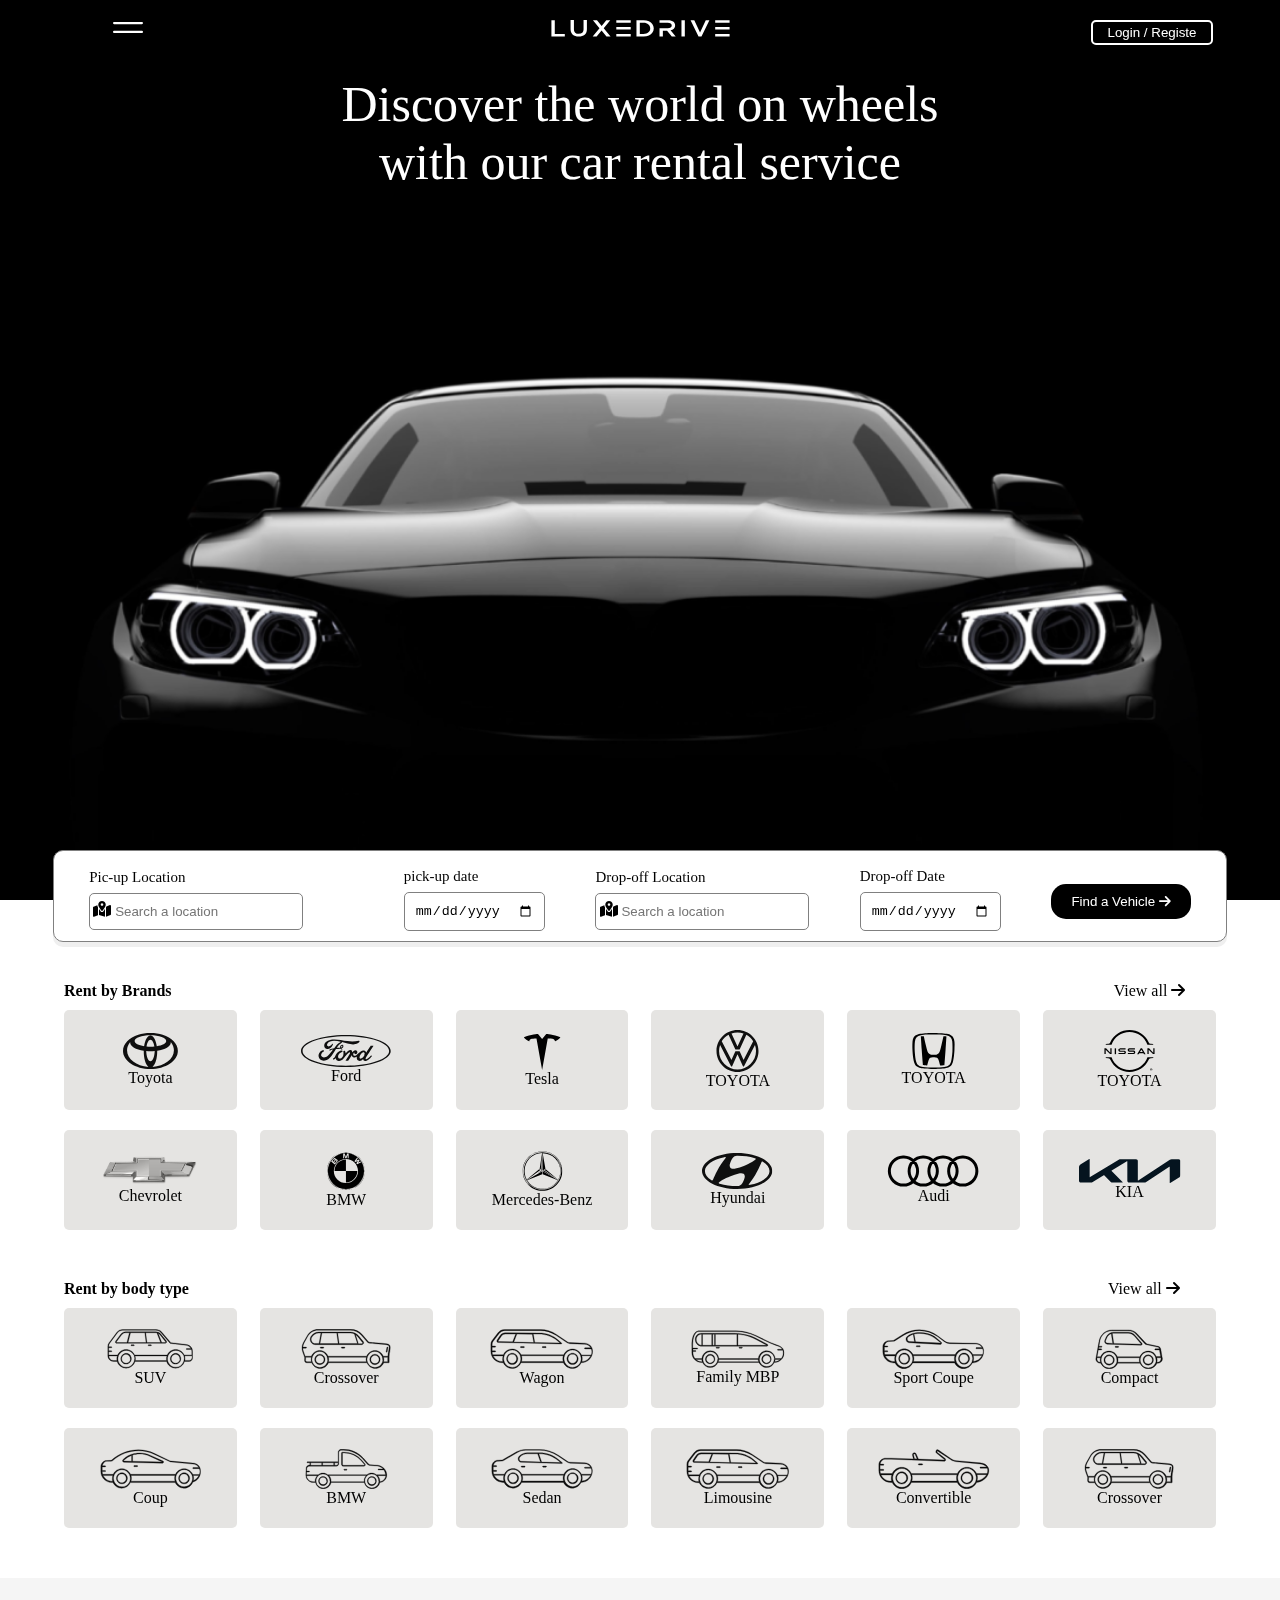
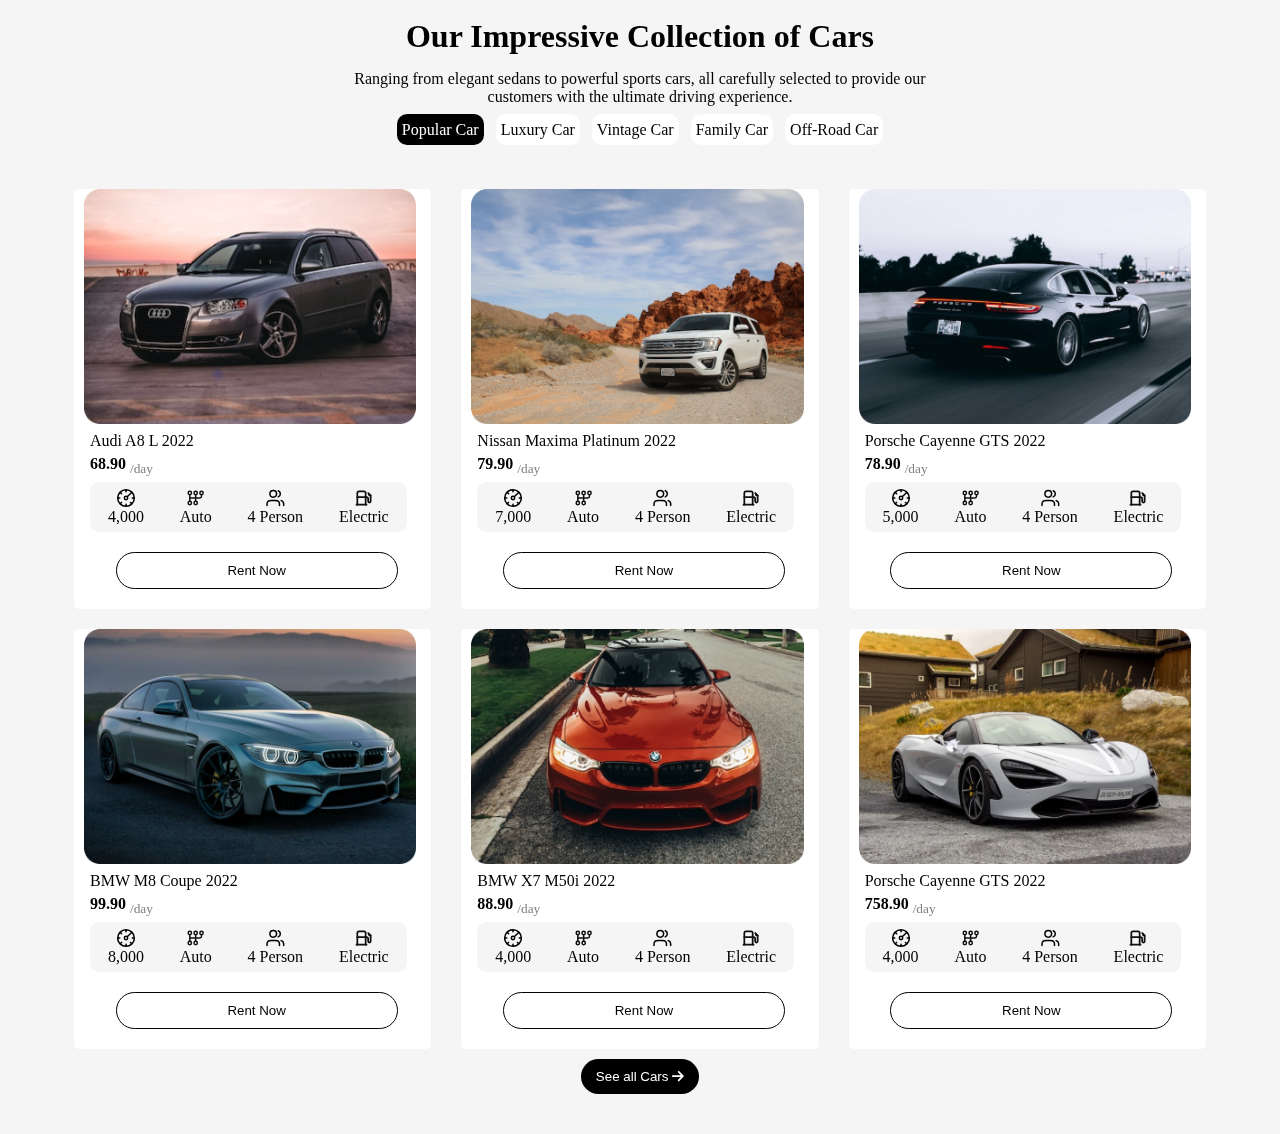
==== commit 98806040: "fully functioning section of 4" ====
--- a/index.html
+++ b/index.html
@@ -445,6 +445,375 @@
                         </ul>
                 </div>
             </div>
+            <div class="collection-grid">
+                <div class="collection-item">
+                    <div class="img-container">
+                         <img src="./img/img1.png" alt="car 1">
+                    </div>
+                   <div class="derail-container">
+                    <p>Audi A8 L 2022</p>
+                    <h4>68.90 <sub>/day</sub></h4>
+                    <div class="specs-container">
+                        <div class="spece-content">
+                            <div class="specs">
+                                <svg width="20" height="20" viewBox="0 0 20 20" fill="none" xmlns="http://www.w3.org/2000/svg">
+                                    <g clip-path="url(#clip0_1_5117)">
+                                    <path d="M10 1.66669V3.75002M10 1.66669C5.39765 1.66669 1.66669 5.39765 1.66669 10M10 1.66669C14.6024 1.66669 18.3334 5.39765 18.3334 10M10 16.25V18.3334M10 18.3334C14.6024 18.3334 18.3334 14.6024 18.3334 10M10 18.3334C5.39765 18.3334 1.66669 14.6024 1.66669 10M3.75002 10H1.66669M18.3334 10H16.25M15.8987 15.8987L14.4206 14.4206M4.10138 15.8987L5.58098 14.4191M4.10138 4.16669L5.54842 5.61373M15.8987 4.16669L11.2499 8.75002M11.6667 10C11.6667 10.9205 10.9205 11.6667 10 11.6667C9.07955 11.6667 8.33335 10.9205 8.33335 10C8.33335 9.07955 9.07955 8.33335 10 8.33335C10.9205 8.33335 11.6667 9.07955 11.6667 10Z" stroke="black" stroke-width="1.5" stroke-linecap="round" stroke-linejoin="round"/>
+                                    </g>
+                                    <defs>
+                                    <clipPath id="clip0_1_5117">
+                                    <rect width="20" height="20" fill="white"/>
+                                    </clipPath>
+                                    </defs>
+                                    </svg>
+                                    <p>4,000</p>                                    
+                            </div>
+                            <div class="specs">
+                                <svg width="21" height="20" viewBox="0 0 21 20" fill="none" xmlns="http://www.w3.org/2000/svg">
+                                    <ellipse cx="4.83332" cy="4.99998" rx="1.66667" ry="1.66667" stroke="#0F0F0F" stroke-width="1.5" stroke-linecap="round" stroke-linejoin="round"/>
+                                    <ellipse cx="10.6667" cy="4.99998" rx="1.66667" ry="1.66667" stroke="#0F0F0F" stroke-width="1.5" stroke-linecap="round" stroke-linejoin="round"/>
+                                    <ellipse cx="16.5" cy="4.99998" rx="1.66667" ry="1.66667" stroke="#0F0F0F" stroke-width="1.5" stroke-linecap="round" stroke-linejoin="round"/>
+                                    <ellipse cx="4.83332" cy="15" rx="1.66667" ry="1.66667" stroke="#0F0F0F" stroke-width="1.5" stroke-linecap="round" stroke-linejoin="round"/>
+                                    <ellipse cx="10.6667" cy="15" rx="1.66667" ry="1.66667" stroke="#0F0F0F" stroke-width="1.5" stroke-linecap="round" stroke-linejoin="round"/>
+                                    <path d="M4.83332 6.66669V13.3334" stroke="#0F0F0F" stroke-width="1.5" stroke-linecap="round" stroke-linejoin="round"/>
+                                    <path d="M10.6667 6.66669V13.3334" stroke="#0F0F0F" stroke-width="1.5" stroke-linecap="round" stroke-linejoin="round"/>
+                                    <path d="M16.5 6.66669V8.33335C16.5 9.25383 15.7538 10 14.8333 10H4.83331" stroke="#0F0F0F" stroke-width="1.5" stroke-linecap="round" stroke-linejoin="round"/>
+                                    </svg>
+                                    <p>Auto</p>                                    
+                            </div>
+                            <div class="specs">
+                                <svg width="21" height="20" viewBox="0 0 21 20" fill="none" xmlns="http://www.w3.org/2000/svg">
+                                    <path d="M18.6666 17.5V15.8333C18.6666 14.2801 17.6043 12.9751 16.1666 12.605M13.25 2.7423C14.4716 3.23679 15.3333 4.43443 15.3333 5.83333C15.3333 7.23224 14.4716 8.42988 13.25 8.92437M14.5 17.5C14.5 15.9469 14.5 15.1703 14.2462 14.5577C13.9079 13.741 13.259 13.092 12.4422 12.7537C11.8297 12.5 11.0531 12.5 9.49997 12.5H6.99997C5.44683 12.5 4.67026 12.5 4.05769 12.7537C3.24093 13.092 2.59202 13.741 2.2537 14.5577C1.99997 15.1703 1.99997 15.9469 1.99997 17.5M11.5833 5.83333C11.5833 7.67428 10.0909 9.16667 8.24997 9.16667C6.40902 9.16667 4.91664 7.67428 4.91664 5.83333C4.91664 3.99238 6.40902 2.5 8.24997 2.5C10.0909 2.5 11.5833 3.99238 11.5833 5.83333Z" stroke="black" stroke-width="1.5" stroke-linecap="round" stroke-linejoin="round"/>
+                                    </svg>
+                                    <p>4 Person</p>                                    
+                            </div>
+                            <div class="specs">
+                                <svg width="20" height="20" viewBox="0 0 20 20" fill="none" xmlns="http://www.w3.org/2000/svg">
+                                    <path d="M11.6667 9.16667H12.5C13.4205 9.16667 14.1667 9.91286 14.1667 10.8333V13.3333C14.1667 14.0237 14.7263 14.5833 15.4167 14.5833C16.107 14.5833 16.6667 14.0237 16.6667 13.3333V7.5L14.1667 5" stroke="#0F0F0F" stroke-width="1.75" stroke-linecap="round" stroke-linejoin="round"/>
+                                    <path d="M3.33334 16.6666V4.99998C3.33334 4.07951 4.07954 3.33331 5.00001 3.33331H10C10.9205 3.33331 11.6667 4.07951 11.6667 4.99998V16.6666" stroke="#0F0F0F" stroke-width="1.75" stroke-linecap="round" stroke-linejoin="round"/>
+                                    <path d="M2.5 16.6667H12.5" stroke="#0F0F0F" stroke-width="1.75" stroke-linecap="round" stroke-linejoin="round"/>
+                                    <path d="M15 5.83331V6.66665C15 7.12688 15.3731 7.49998 15.8333 7.49998H16.6667" stroke="#0F0F0F" stroke-width="1.75" stroke-linecap="round" stroke-linejoin="round"/>
+                                    <path d="M3.33334 9.16667H11.6667" stroke="#0F0F0F" stroke-width="1.75" stroke-linecap="round" stroke-linejoin="round"/>
+                                    </svg>
+                                    <p>Electric</p>                                    
+                            </div>
+                        </div>
+                    </div>
+                    <div class="button-container-button">
+                        <div class="button">
+                            <button>Rent Now</button>
+                        </div>
+                    </div>
+                   </div>
+                </div>
+                <div class="collection-item collection-item">
+                    <div class="img-container">
+                         <img src="./img/img2.png" alt="car 1">
+                    </div>
+                    <div class="derail-container">
+                        <p>Nissan Maxima Platinum 2022</p>
+                        <h4>79.90 <sub>/day</sub></h4>
+                        <div class="specs-container">
+                            <div class="spece-content">
+                                <div class="specs">
+                                    <svg width="20" height="20" viewBox="0 0 20 20" fill="none" xmlns="http://www.w3.org/2000/svg">
+                                        <g clip-path="url(#clip0_1_5117)">
+                                        <path d="M10 1.66669V3.75002M10 1.66669C5.39765 1.66669 1.66669 5.39765 1.66669 10M10 1.66669C14.6024 1.66669 18.3334 5.39765 18.3334 10M10 16.25V18.3334M10 18.3334C14.6024 18.3334 18.3334 14.6024 18.3334 10M10 18.3334C5.39765 18.3334 1.66669 14.6024 1.66669 10M3.75002 10H1.66669M18.3334 10H16.25M15.8987 15.8987L14.4206 14.4206M4.10138 15.8987L5.58098 14.4191M4.10138 4.16669L5.54842 5.61373M15.8987 4.16669L11.2499 8.75002M11.6667 10C11.6667 10.9205 10.9205 11.6667 10 11.6667C9.07955 11.6667 8.33335 10.9205 8.33335 10C8.33335 9.07955 9.07955 8.33335 10 8.33335C10.9205 8.33335 11.6667 9.07955 11.6667 10Z" stroke="black" stroke-width="1.5" stroke-linecap="round" stroke-linejoin="round"/>
+                                        </g>
+                                        <defs>
+                                        <clipPath id="clip0_1_5117">
+                                        <rect width="20" height="20" fill="white"/>
+                                        </clipPath>
+                                        </defs>
+                                        </svg>
+                                        <p>7,000</p>                                    
+                                </div>
+                                <div class="specs">
+                                    <svg width="21" height="20" viewBox="0 0 21 20" fill="none" xmlns="http://www.w3.org/2000/svg">
+                                        <ellipse cx="4.83332" cy="4.99998" rx="1.66667" ry="1.66667" stroke="#0F0F0F" stroke-width="1.5" stroke-linecap="round" stroke-linejoin="round"/>
+                                        <ellipse cx="10.6667" cy="4.99998" rx="1.66667" ry="1.66667" stroke="#0F0F0F" stroke-width="1.5" stroke-linecap="round" stroke-linejoin="round"/>
+                                        <ellipse cx="16.5" cy="4.99998" rx="1.66667" ry="1.66667" stroke="#0F0F0F" stroke-width="1.5" stroke-linecap="round" stroke-linejoin="round"/>
+                                        <ellipse cx="4.83332" cy="15" rx="1.66667" ry="1.66667" stroke="#0F0F0F" stroke-width="1.5" stroke-linecap="round" stroke-linejoin="round"/>
+                                        <ellipse cx="10.6667" cy="15" rx="1.66667" ry="1.66667" stroke="#0F0F0F" stroke-width="1.5" stroke-linecap="round" stroke-linejoin="round"/>
+                                        <path d="M4.83332 6.66669V13.3334" stroke="#0F0F0F" stroke-width="1.5" stroke-linecap="round" stroke-linejoin="round"/>
+                                        <path d="M10.6667 6.66669V13.3334" stroke="#0F0F0F" stroke-width="1.5" stroke-linecap="round" stroke-linejoin="round"/>
+                                        <path d="M16.5 6.66669V8.33335C16.5 9.25383 15.7538 10 14.8333 10H4.83331" stroke="#0F0F0F" stroke-width="1.5" stroke-linecap="round" stroke-linejoin="round"/>
+                                        </svg>
+                                        <p>Auto</p>                                    
+                                </div>
+                                <div class="specs">
+                                    <svg width="21" height="20" viewBox="0 0 21 20" fill="none" xmlns="http://www.w3.org/2000/svg">
+                                        <path d="M18.6666 17.5V15.8333C18.6666 14.2801 17.6043 12.9751 16.1666 12.605M13.25 2.7423C14.4716 3.23679 15.3333 4.43443 15.3333 5.83333C15.3333 7.23224 14.4716 8.42988 13.25 8.92437M14.5 17.5C14.5 15.9469 14.5 15.1703 14.2462 14.5577C13.9079 13.741 13.259 13.092 12.4422 12.7537C11.8297 12.5 11.0531 12.5 9.49997 12.5H6.99997C5.44683 12.5 4.67026 12.5 4.05769 12.7537C3.24093 13.092 2.59202 13.741 2.2537 14.5577C1.99997 15.1703 1.99997 15.9469 1.99997 17.5M11.5833 5.83333C11.5833 7.67428 10.0909 9.16667 8.24997 9.16667C6.40902 9.16667 4.91664 7.67428 4.91664 5.83333C4.91664 3.99238 6.40902 2.5 8.24997 2.5C10.0909 2.5 11.5833 3.99238 11.5833 5.83333Z" stroke="black" stroke-width="1.5" stroke-linecap="round" stroke-linejoin="round"/>
+                                        </svg>
+                                        <p>4 Person</p>                                    
+                                </div>
+                                <div class="specs">
+                                    <svg width="20" height="20" viewBox="0 0 20 20" fill="none" xmlns="http://www.w3.org/2000/svg">
+                                        <path d="M11.6667 9.16667H12.5C13.4205 9.16667 14.1667 9.91286 14.1667 10.8333V13.3333C14.1667 14.0237 14.7263 14.5833 15.4167 14.5833C16.107 14.5833 16.6667 14.0237 16.6667 13.3333V7.5L14.1667 5" stroke="#0F0F0F" stroke-width="1.75" stroke-linecap="round" stroke-linejoin="round"/>
+                                        <path d="M3.33334 16.6666V4.99998C3.33334 4.07951 4.07954 3.33331 5.00001 3.33331H10C10.9205 3.33331 11.6667 4.07951 11.6667 4.99998V16.6666" stroke="#0F0F0F" stroke-width="1.75" stroke-linecap="round" stroke-linejoin="round"/>
+                                        <path d="M2.5 16.6667H12.5" stroke="#0F0F0F" stroke-width="1.75" stroke-linecap="round" stroke-linejoin="round"/>
+                                        <path d="M15 5.83331V6.66665C15 7.12688 15.3731 7.49998 15.8333 7.49998H16.6667" stroke="#0F0F0F" stroke-width="1.75" stroke-linecap="round" stroke-linejoin="round"/>
+                                        <path d="M3.33334 9.16667H11.6667" stroke="#0F0F0F" stroke-width="1.75" stroke-linecap="round" stroke-linejoin="round"/>
+                                        </svg>
+                                        <p>Electric</p>                                    
+                                </div>
+                            </div>
+                        </div>
+                        <div class="button-container-button">
+                            <div class="button">
+                                <button>Rent Now</button>
+                            </div>
+                        </div>
+                       </div>
+                </div>
+                <div class="collection-item">
+                    <div class="img-container">
+                         <img src="./img/img3.png" alt="car 1">
+                    </div>
+                    <div class="derail-container">
+                        <p>Porsche Cayenne GTS 2022</p>
+                        <h4>78.90 <sub>/day</sub></h4>
+                        <div class="specs-container">
+                            <div class="spece-content">
+                                <div class="specs">
+                                    <svg width="20" height="20" viewBox="0 0 20 20" fill="none" xmlns="http://www.w3.org/2000/svg">
+                                        <g clip-path="url(#clip0_1_5117)">
+                                        <path d="M10 1.66669V3.75002M10 1.66669C5.39765 1.66669 1.66669 5.39765 1.66669 10M10 1.66669C14.6024 1.66669 18.3334 5.39765 18.3334 10M10 16.25V18.3334M10 18.3334C14.6024 18.3334 18.3334 14.6024 18.3334 10M10 18.3334C5.39765 18.3334 1.66669 14.6024 1.66669 10M3.75002 10H1.66669M18.3334 10H16.25M15.8987 15.8987L14.4206 14.4206M4.10138 15.8987L5.58098 14.4191M4.10138 4.16669L5.54842 5.61373M15.8987 4.16669L11.2499 8.75002M11.6667 10C11.6667 10.9205 10.9205 11.6667 10 11.6667C9.07955 11.6667 8.33335 10.9205 8.33335 10C8.33335 9.07955 9.07955 8.33335 10 8.33335C10.9205 8.33335 11.6667 9.07955 11.6667 10Z" stroke="black" stroke-width="1.5" stroke-linecap="round" stroke-linejoin="round"/>
+                                        </g>
+                                        <defs>
+                                        <clipPath id="clip0_1_5117">
+                                        <rect width="20" height="20" fill="white"/>
+                                        </clipPath>
+                                        </defs>
+                                        </svg>
+                                        <p>5,000</p>                                    
+                                </div>
+                                <div class="specs">
+                                    <svg width="21" height="20" viewBox="0 0 21 20" fill="none" xmlns="http://www.w3.org/2000/svg">
+                                        <ellipse cx="4.83332" cy="4.99998" rx="1.66667" ry="1.66667" stroke="#0F0F0F" stroke-width="1.5" stroke-linecap="round" stroke-linejoin="round"/>
+                                        <ellipse cx="10.6667" cy="4.99998" rx="1.66667" ry="1.66667" stroke="#0F0F0F" stroke-width="1.5" stroke-linecap="round" stroke-linejoin="round"/>
+                                        <ellipse cx="16.5" cy="4.99998" rx="1.66667" ry="1.66667" stroke="#0F0F0F" stroke-width="1.5" stroke-linecap="round" stroke-linejoin="round"/>
+                                        <ellipse cx="4.83332" cy="15" rx="1.66667" ry="1.66667" stroke="#0F0F0F" stroke-width="1.5" stroke-linecap="round" stroke-linejoin="round"/>
+                                        <ellipse cx="10.6667" cy="15" rx="1.66667" ry="1.66667" stroke="#0F0F0F" stroke-width="1.5" stroke-linecap="round" stroke-linejoin="round"/>
+                                        <path d="M4.83332 6.66669V13.3334" stroke="#0F0F0F" stroke-width="1.5" stroke-linecap="round" stroke-linejoin="round"/>
+                                        <path d="M10.6667 6.66669V13.3334" stroke="#0F0F0F" stroke-width="1.5" stroke-linecap="round" stroke-linejoin="round"/>
+                                        <path d="M16.5 6.66669V8.33335C16.5 9.25383 15.7538 10 14.8333 10H4.83331" stroke="#0F0F0F" stroke-width="1.5" stroke-linecap="round" stroke-linejoin="round"/>
+                                        </svg>
+                                        <p>Auto</p>                                    
+                                </div>
+                                <div class="specs">
+                                    <svg width="21" height="20" viewBox="0 0 21 20" fill="none" xmlns="http://www.w3.org/2000/svg">
+                                        <path d="M18.6666 17.5V15.8333C18.6666 14.2801 17.6043 12.9751 16.1666 12.605M13.25 2.7423C14.4716 3.23679 15.3333 4.43443 15.3333 5.83333C15.3333 7.23224 14.4716 8.42988 13.25 8.92437M14.5 17.5C14.5 15.9469 14.5 15.1703 14.2462 14.5577C13.9079 13.741 13.259 13.092 12.4422 12.7537C11.8297 12.5 11.0531 12.5 9.49997 12.5H6.99997C5.44683 12.5 4.67026 12.5 4.05769 12.7537C3.24093 13.092 2.59202 13.741 2.2537 14.5577C1.99997 15.1703 1.99997 15.9469 1.99997 17.5M11.5833 5.83333C11.5833 7.67428 10.0909 9.16667 8.24997 9.16667C6.40902 9.16667 4.91664 7.67428 4.91664 5.83333C4.91664 3.99238 6.40902 2.5 8.24997 2.5C10.0909 2.5 11.5833 3.99238 11.5833 5.83333Z" stroke="black" stroke-width="1.5" stroke-linecap="round" stroke-linejoin="round"/>
+                                        </svg>
+                                        <p>4 Person</p>                                    
+                                </div>
+                                <div class="specs">
+                                    <svg width="20" height="20" viewBox="0 0 20 20" fill="none" xmlns="http://www.w3.org/2000/svg">
+                                        <path d="M11.6667 9.16667H12.5C13.4205 9.16667 14.1667 9.91286 14.1667 10.8333V13.3333C14.1667 14.0237 14.7263 14.5833 15.4167 14.5833C16.107 14.5833 16.6667 14.0237 16.6667 13.3333V7.5L14.1667 5" stroke="#0F0F0F" stroke-width="1.75" stroke-linecap="round" stroke-linejoin="round"/>
+                                        <path d="M3.33334 16.6666V4.99998C3.33334 4.07951 4.07954 3.33331 5.00001 3.33331H10C10.9205 3.33331 11.6667 4.07951 11.6667 4.99998V16.6666" stroke="#0F0F0F" stroke-width="1.75" stroke-linecap="round" stroke-linejoin="round"/>
+                                        <path d="M2.5 16.6667H12.5" stroke="#0F0F0F" stroke-width="1.75" stroke-linecap="round" stroke-linejoin="round"/>
+                                        <path d="M15 5.83331V6.66665C15 7.12688 15.3731 7.49998 15.8333 7.49998H16.6667" stroke="#0F0F0F" stroke-width="1.75" stroke-linecap="round" stroke-linejoin="round"/>
+                                        <path d="M3.33334 9.16667H11.6667" stroke="#0F0F0F" stroke-width="1.75" stroke-linecap="round" stroke-linejoin="round"/>
+                                        </svg>
+                                        <p>Electric</p>                                    
+                                </div>
+                            </div>
+                        </div>
+                        <div class="button-container-button">
+                            <div class="button">
+                                <button>Rent Now</button>
+                            </div>
+                        </div>
+                       </div>
+                </div>
+                <div class="collection-item">
+                    <div class="img-container">
+                         <img src="./img/img4.png" alt="car 1">
+                    </div>
+                    <div class="derail-container">
+                        <p>BMW M8 Coupe 2022</p>
+                        <h4>99.90 <sub>/day</sub></h4>
+                        <div class="specs-container">
+                            <div class="spece-content">
+                                <div class="specs">
+                                    <svg width="20" height="20" viewBox="0 0 20 20" fill="none" xmlns="http://www.w3.org/2000/svg">
+                                        <g clip-path="url(#clip0_1_5117)">
+                                        <path d="M10 1.66669V3.75002M10 1.66669C5.39765 1.66669 1.66669 5.39765 1.66669 10M10 1.66669C14.6024 1.66669 18.3334 5.39765 18.3334 10M10 16.25V18.3334M10 18.3334C14.6024 18.3334 18.3334 14.6024 18.3334 10M10 18.3334C5.39765 18.3334 1.66669 14.6024 1.66669 10M3.75002 10H1.66669M18.3334 10H16.25M15.8987 15.8987L14.4206 14.4206M4.10138 15.8987L5.58098 14.4191M4.10138 4.16669L5.54842 5.61373M15.8987 4.16669L11.2499 8.75002M11.6667 10C11.6667 10.9205 10.9205 11.6667 10 11.6667C9.07955 11.6667 8.33335 10.9205 8.33335 10C8.33335 9.07955 9.07955 8.33335 10 8.33335C10.9205 8.33335 11.6667 9.07955 11.6667 10Z" stroke="black" stroke-width="1.5" stroke-linecap="round" stroke-linejoin="round"/>
+                                        </g>
+                                        <defs>
+                                        <clipPath id="clip0_1_5117">
+                                        <rect width="20" height="20" fill="white"/>
+                                        </clipPath>
+                                        </defs>
+                                        </svg>
+                                        <p>8,000</p>                                    
+                                </div>
+                                <div class="specs">
+                                    <svg width="21" height="20" viewBox="0 0 21 20" fill="none" xmlns="http://www.w3.org/2000/svg">
+                                        <ellipse cx="4.83332" cy="4.99998" rx="1.66667" ry="1.66667" stroke="#0F0F0F" stroke-width="1.5" stroke-linecap="round" stroke-linejoin="round"/>
+                                        <ellipse cx="10.6667" cy="4.99998" rx="1.66667" ry="1.66667" stroke="#0F0F0F" stroke-width="1.5" stroke-linecap="round" stroke-linejoin="round"/>
+                                        <ellipse cx="16.5" cy="4.99998" rx="1.66667" ry="1.66667" stroke="#0F0F0F" stroke-width="1.5" stroke-linecap="round" stroke-linejoin="round"/>
+                                        <ellipse cx="4.83332" cy="15" rx="1.66667" ry="1.66667" stroke="#0F0F0F" stroke-width="1.5" stroke-linecap="round" stroke-linejoin="round"/>
+                                        <ellipse cx="10.6667" cy="15" rx="1.66667" ry="1.66667" stroke="#0F0F0F" stroke-width="1.5" stroke-linecap="round" stroke-linejoin="round"/>
+                                        <path d="M4.83332 6.66669V13.3334" stroke="#0F0F0F" stroke-width="1.5" stroke-linecap="round" stroke-linejoin="round"/>
+                                        <path d="M10.6667 6.66669V13.3334" stroke="#0F0F0F" stroke-width="1.5" stroke-linecap="round" stroke-linejoin="round"/>
+                                        <path d="M16.5 6.66669V8.33335C16.5 9.25383 15.7538 10 14.8333 10H4.83331" stroke="#0F0F0F" stroke-width="1.5" stroke-linecap="round" stroke-linejoin="round"/>
+                                        </svg>
+                                        <p>Auto</p>                                    
+                                </div>
+                                <div class="specs">
+                                    <svg width="21" height="20" viewBox="0 0 21 20" fill="none" xmlns="http://www.w3.org/2000/svg">
+                                        <path d="M18.6666 17.5V15.8333C18.6666 14.2801 17.6043 12.9751 16.1666 12.605M13.25 2.7423C14.4716 3.23679 15.3333 4.43443 15.3333 5.83333C15.3333 7.23224 14.4716 8.42988 13.25 8.92437M14.5 17.5C14.5 15.9469 14.5 15.1703 14.2462 14.5577C13.9079 13.741 13.259 13.092 12.4422 12.7537C11.8297 12.5 11.0531 12.5 9.49997 12.5H6.99997C5.44683 12.5 4.67026 12.5 4.05769 12.7537C3.24093 13.092 2.59202 13.741 2.2537 14.5577C1.99997 15.1703 1.99997 15.9469 1.99997 17.5M11.5833 5.83333C11.5833 7.67428 10.0909 9.16667 8.24997 9.16667C6.40902 9.16667 4.91664 7.67428 4.91664 5.83333C4.91664 3.99238 6.40902 2.5 8.24997 2.5C10.0909 2.5 11.5833 3.99238 11.5833 5.83333Z" stroke="black" stroke-width="1.5" stroke-linecap="round" stroke-linejoin="round"/>
+                                        </svg>
+                                        <p>4 Person</p>                                    
+                                </div>
+                                <div class="specs">
+                                    <svg width="20" height="20" viewBox="0 0 20 20" fill="none" xmlns="http://www.w3.org/2000/svg">
+                                        <path d="M11.6667 9.16667H12.5C13.4205 9.16667 14.1667 9.91286 14.1667 10.8333V13.3333C14.1667 14.0237 14.7263 14.5833 15.4167 14.5833C16.107 14.5833 16.6667 14.0237 16.6667 13.3333V7.5L14.1667 5" stroke="#0F0F0F" stroke-width="1.75" stroke-linecap="round" stroke-linejoin="round"/>
+                                        <path d="M3.33334 16.6666V4.99998C3.33334 4.07951 4.07954 3.33331 5.00001 3.33331H10C10.9205 3.33331 11.6667 4.07951 11.6667 4.99998V16.6666" stroke="#0F0F0F" stroke-width="1.75" stroke-linecap="round" stroke-linejoin="round"/>
+                                        <path d="M2.5 16.6667H12.5" stroke="#0F0F0F" stroke-width="1.75" stroke-linecap="round" stroke-linejoin="round"/>
+                                        <path d="M15 5.83331V6.66665C15 7.12688 15.3731 7.49998 15.8333 7.49998H16.6667" stroke="#0F0F0F" stroke-width="1.75" stroke-linecap="round" stroke-linejoin="round"/>
+                                        <path d="M3.33334 9.16667H11.6667" stroke="#0F0F0F" stroke-width="1.75" stroke-linecap="round" stroke-linejoin="round"/>
+                                        </svg>
+                                        <p>Electric</p>                                    
+                                </div>
+                            </div>
+                        </div>
+                        <div class="button-container-button">
+                            <div class="button">
+                                <button>Rent Now</button>
+                            </div>
+                        </div>
+                       </div>
+                </div>
+                <div class="collection-item">
+                    <div class="img-container">
+                         <img src="./img/img5.png" alt="car 1">
+                    </div>
+                    <div class="derail-container">
+                        <p>BMW X7 M50i 2022</p>
+                        <h4>88.90 <sub>/day</sub></h4>
+                        <div class="specs-container">
+                            <div class="spece-content">
+                                <div class="specs">
+                                    <svg width="20" height="20" viewBox="0 0 20 20" fill="none" xmlns="http://www.w3.org/2000/svg">
+                                        <g clip-path="url(#clip0_1_5117)">
+                                        <path d="M10 1.66669V3.75002M10 1.66669C5.39765 1.66669 1.66669 5.39765 1.66669 10M10 1.66669C14.6024 1.66669 18.3334 5.39765 18.3334 10M10 16.25V18.3334M10 18.3334C14.6024 18.3334 18.3334 14.6024 18.3334 10M10 18.3334C5.39765 18.3334 1.66669 14.6024 1.66669 10M3.75002 10H1.66669M18.3334 10H16.25M15.8987 15.8987L14.4206 14.4206M4.10138 15.8987L5.58098 14.4191M4.10138 4.16669L5.54842 5.61373M15.8987 4.16669L11.2499 8.75002M11.6667 10C11.6667 10.9205 10.9205 11.6667 10 11.6667C9.07955 11.6667 8.33335 10.9205 8.33335 10C8.33335 9.07955 9.07955 8.33335 10 8.33335C10.9205 8.33335 11.6667 9.07955 11.6667 10Z" stroke="black" stroke-width="1.5" stroke-linecap="round" stroke-linejoin="round"/>
+                                        </g>
+                                        <defs>
+                                        <clipPath id="clip0_1_5117">
+                                        <rect width="20" height="20" fill="white"/>
+                                        </clipPath>
+                                        </defs>
+                                        </svg>
+                                        <p>4,000</p>                                    
+                                </div>
+                                <div class="specs">
+                                    <svg width="21" height="20" viewBox="0 0 21 20" fill="none" xmlns="http://www.w3.org/2000/svg">
+                                        <ellipse cx="4.83332" cy="4.99998" rx="1.66667" ry="1.66667" stroke="#0F0F0F" stroke-width="1.5" stroke-linecap="round" stroke-linejoin="round"/>
+                                        <ellipse cx="10.6667" cy="4.99998" rx="1.66667" ry="1.66667" stroke="#0F0F0F" stroke-width="1.5" stroke-linecap="round" stroke-linejoin="round"/>
+                                        <ellipse cx="16.5" cy="4.99998" rx="1.66667" ry="1.66667" stroke="#0F0F0F" stroke-width="1.5" stroke-linecap="round" stroke-linejoin="round"/>
+                                        <ellipse cx="4.83332" cy="15" rx="1.66667" ry="1.66667" stroke="#0F0F0F" stroke-width="1.5" stroke-linecap="round" stroke-linejoin="round"/>
+                                        <ellipse cx="10.6667" cy="15" rx="1.66667" ry="1.66667" stroke="#0F0F0F" stroke-width="1.5" stroke-linecap="round" stroke-linejoin="round"/>
+                                        <path d="M4.83332 6.66669V13.3334" stroke="#0F0F0F" stroke-width="1.5" stroke-linecap="round" stroke-linejoin="round"/>
+                                        <path d="M10.6667 6.66669V13.3334" stroke="#0F0F0F" stroke-width="1.5" stroke-linecap="round" stroke-linejoin="round"/>
+                                        <path d="M16.5 6.66669V8.33335C16.5 9.25383 15.7538 10 14.8333 10H4.83331" stroke="#0F0F0F" stroke-width="1.5" stroke-linecap="round" stroke-linejoin="round"/>
+                                        </svg>
+                                        <p>Auto</p>                                    
+                                </div>
+                                <div class="specs">
+                                    <svg width="21" height="20" viewBox="0 0 21 20" fill="none" xmlns="http://www.w3.org/2000/svg">
+                                        <path d="M18.6666 17.5V15.8333C18.6666 14.2801 17.6043 12.9751 16.1666 12.605M13.25 2.7423C14.4716 3.23679 15.3333 4.43443 15.3333 5.83333C15.3333 7.23224 14.4716 8.42988 13.25 8.92437M14.5 17.5C14.5 15.9469 14.5 15.1703 14.2462 14.5577C13.9079 13.741 13.259 13.092 12.4422 12.7537C11.8297 12.5 11.0531 12.5 9.49997 12.5H6.99997C5.44683 12.5 4.67026 12.5 4.05769 12.7537C3.24093 13.092 2.59202 13.741 2.2537 14.5577C1.99997 15.1703 1.99997 15.9469 1.99997 17.5M11.5833 5.83333C11.5833 7.67428 10.0909 9.16667 8.24997 9.16667C6.40902 9.16667 4.91664 7.67428 4.91664 5.83333C4.91664 3.99238 6.40902 2.5 8.24997 2.5C10.0909 2.5 11.5833 3.99238 11.5833 5.83333Z" stroke="black" stroke-width="1.5" stroke-linecap="round" stroke-linejoin="round"/>
+                                        </svg>
+                                        <p>4 Person</p>                                    
+                                </div>
+                                <div class="specs">
+                                    <svg width="20" height="20" viewBox="0 0 20 20" fill="none" xmlns="http://www.w3.org/2000/svg">
+                                        <path d="M11.6667 9.16667H12.5C13.4205 9.16667 14.1667 9.91286 14.1667 10.8333V13.3333C14.1667 14.0237 14.7263 14.5833 15.4167 14.5833C16.107 14.5833 16.6667 14.0237 16.6667 13.3333V7.5L14.1667 5" stroke="#0F0F0F" stroke-width="1.75" stroke-linecap="round" stroke-linejoin="round"/>
+                                        <path d="M3.33334 16.6666V4.99998C3.33334 4.07951 4.07954 3.33331 5.00001 3.33331H10C10.9205 3.33331 11.6667 4.07951 11.6667 4.99998V16.6666" stroke="#0F0F0F" stroke-width="1.75" stroke-linecap="round" stroke-linejoin="round"/>
+                                        <path d="M2.5 16.6667H12.5" stroke="#0F0F0F" stroke-width="1.75" stroke-linecap="round" stroke-linejoin="round"/>
+                                        <path d="M15 5.83331V6.66665C15 7.12688 15.3731 7.49998 15.8333 7.49998H16.6667" stroke="#0F0F0F" stroke-width="1.75" stroke-linecap="round" stroke-linejoin="round"/>
+                                        <path d="M3.33334 9.16667H11.6667" stroke="#0F0F0F" stroke-width="1.75" stroke-linecap="round" stroke-linejoin="round"/>
+                                        </svg>
+                                        <p>Electric</p>                                    
+                                </div>
+                            </div>
+                        </div>
+                        <div class="button-container-button">
+                            <div class="button">
+                                <button>Rent Now</button>
+                            </div>
+                        </div>
+                       </div>
+                </div>
+                <div class="collection-item">
+                    <div class="img-container">
+                         <img src="./img/img6.png" alt="car 1">
+                    </div>
+                    <div class="derail-container">
+                        <p>Porsche Cayenne GTS 2022</p>
+                        <h4>758.90 <sub>/day</sub></h4>
+                        <div class="specs-container">
+                            <div class="spece-content">
+                                <div class="specs">
+                                    <svg width="20" height="20" viewBox="0 0 20 20" fill="none" xmlns="http://www.w3.org/2000/svg">
+                                        <g clip-path="url(#clip0_1_5117)">
+                                        <path d="M10 1.66669V3.75002M10 1.66669C5.39765 1.66669 1.66669 5.39765 1.66669 10M10 1.66669C14.6024 1.66669 18.3334 5.39765 18.3334 10M10 16.25V18.3334M10 18.3334C14.6024 18.3334 18.3334 14.6024 18.3334 10M10 18.3334C5.39765 18.3334 1.66669 14.6024 1.66669 10M3.75002 10H1.66669M18.3334 10H16.25M15.8987 15.8987L14.4206 14.4206M4.10138 15.8987L5.58098 14.4191M4.10138 4.16669L5.54842 5.61373M15.8987 4.16669L11.2499 8.75002M11.6667 10C11.6667 10.9205 10.9205 11.6667 10 11.6667C9.07955 11.6667 8.33335 10.9205 8.33335 10C8.33335 9.07955 9.07955 8.33335 10 8.33335C10.9205 8.33335 11.6667 9.07955 11.6667 10Z" stroke="black" stroke-width="1.5" stroke-linecap="round" stroke-linejoin="round"/>
+                                        </g>
+                                        <defs>
+                                        <clipPath id="clip0_1_5117">
+                                        <rect width="20" height="20" fill="white"/>
+                                        </clipPath>
+                                        </defs>
+                                        </svg>
+                                        <p>4,000</p>                                    
+                                </div>
+                                <div class="specs">
+                                    <svg width="21" height="20" viewBox="0 0 21 20" fill="none" xmlns="http://www.w3.org/2000/svg">
+                                        <ellipse cx="4.83332" cy="4.99998" rx="1.66667" ry="1.66667" stroke="#0F0F0F" stroke-width="1.5" stroke-linecap="round" stroke-linejoin="round"/>
+                                        <ellipse cx="10.6667" cy="4.99998" rx="1.66667" ry="1.66667" stroke="#0F0F0F" stroke-width="1.5" stroke-linecap="round" stroke-linejoin="round"/>
+                                        <ellipse cx="16.5" cy="4.99998" rx="1.66667" ry="1.66667" stroke="#0F0F0F" stroke-width="1.5" stroke-linecap="round" stroke-linejoin="round"/>
+                                        <ellipse cx="4.83332" cy="15" rx="1.66667" ry="1.66667" stroke="#0F0F0F" stroke-width="1.5" stroke-linecap="round" stroke-linejoin="round"/>
+                                        <ellipse cx="10.6667" cy="15" rx="1.66667" ry="1.66667" stroke="#0F0F0F" stroke-width="1.5" stroke-linecap="round" stroke-linejoin="round"/>
+                                        <path d="M4.83332 6.66669V13.3334" stroke="#0F0F0F" stroke-width="1.5" stroke-linecap="round" stroke-linejoin="round"/>
+                                        <path d="M10.6667 6.66669V13.3334" stroke="#0F0F0F" stroke-width="1.5" stroke-linecap="round" stroke-linejoin="round"/>
+                                        <path d="M16.5 6.66669V8.33335C16.5 9.25383 15.7538 10 14.8333 10H4.83331" stroke="#0F0F0F" stroke-width="1.5" stroke-linecap="round" stroke-linejoin="round"/>
+                                        </svg>
+                                        <p>Auto</p>                                    
+                                </div>
+                                <div class="specs">
+                                    <svg width="21" height="20" viewBox="0 0 21 20" fill="none" xmlns="http://www.w3.org/2000/svg">
+                                        <path d="M18.6666 17.5V15.8333C18.6666 14.2801 17.6043 12.9751 16.1666 12.605M13.25 2.7423C14.4716 3.23679 15.3333 4.43443 15.3333 5.83333C15.3333 7.23224 14.4716 8.42988 13.25 8.92437M14.5 17.5C14.5 15.9469 14.5 15.1703 14.2462 14.5577C13.9079 13.741 13.259 13.092 12.4422 12.7537C11.8297 12.5 11.0531 12.5 9.49997 12.5H6.99997C5.44683 12.5 4.67026 12.5 4.05769 12.7537C3.24093 13.092 2.59202 13.741 2.2537 14.5577C1.99997 15.1703 1.99997 15.9469 1.99997 17.5M11.5833 5.83333C11.5833 7.67428 10.0909 9.16667 8.24997 9.16667C6.40902 9.16667 4.91664 7.67428 4.91664 5.83333C4.91664 3.99238 6.40902 2.5 8.24997 2.5C10.0909 2.5 11.5833 3.99238 11.5833 5.83333Z" stroke="black" stroke-width="1.5" stroke-linecap="round" stroke-linejoin="round"/>
+                                        </svg>
+                                        <p>4 Person</p>                                    
+                                </div>
+                                <div class="specs">
+                                    <svg width="20" height="20" viewBox="0 0 20 20" fill="none" xmlns="http://www.w3.org/2000/svg">
+                                        <path d="M11.6667 9.16667H12.5C13.4205 9.16667 14.1667 9.91286 14.1667 10.8333V13.3333C14.1667 14.0237 14.7263 14.5833 15.4167 14.5833C16.107 14.5833 16.6667 14.0237 16.6667 13.3333V7.5L14.1667 5" stroke="#0F0F0F" stroke-width="1.75" stroke-linecap="round" stroke-linejoin="round"/>
+                                        <path d="M3.33334 16.6666V4.99998C3.33334 4.07951 4.07954 3.33331 5.00001 3.33331H10C10.9205 3.33331 11.6667 4.07951 11.6667 4.99998V16.6666" stroke="#0F0F0F" stroke-width="1.75" stroke-linecap="round" stroke-linejoin="round"/>
+                                        <path d="M2.5 16.6667H12.5" stroke="#0F0F0F" stroke-width="1.75" stroke-linecap="round" stroke-linejoin="round"/>
+                                        <path d="M15 5.83331V6.66665C15 7.12688 15.3731 7.49998 15.8333 7.49998H16.6667" stroke="#0F0F0F" stroke-width="1.75" stroke-linecap="round" stroke-linejoin="round"/>
+                                        <path d="M3.33334 9.16667H11.6667" stroke="#0F0F0F" stroke-width="1.75" stroke-linecap="round" stroke-linejoin="round"/>
+                                        </svg>
+                                        <p>Electric</p>                                    
+                                </div>
+                            </div>
+                        </div>
+                        <div class="button-container-button">
+                            <div class="button">
+                                <button>Rent Now</button>
+                            </div>
+                        </div>
+                       </div>
+                </div>
+                </div>
+                <div class="see-all-button">
+                    <button>
+                        See all Cars
+                        <i class="fa-solid fa-arrow-right"></i>
+                    </button>
+                </div>
+            </div>
         </div>
     </section>
 </body>
--- a/style.css
+++ b/style.css
@@ -164,4 +164,87 @@
 .collection-section-header ul li:first-of-type a{
     background-color: #000000;
     color:#ffffff;
+}
+.collection-grid{
+    display: grid;
+    grid-template-columns: auto auto auto;
+    column-gap: 10px;
+}
+.collection-item{
+    background-color: #ffffff;
+    margin-bottom: 20px;
+    border-radius: 5px;
+}
+.collection-item, .img-container, .specs-container, .button-container-button{
+    display: inline;
+    justify-content: center;
+    margin:10px;
+}
+
+.collection-item .img-container img{
+    width:93% ;
+    height: auto;
+    padding: 0;
+    margin: 0;
+}
+.derail-container{
+    margin: 8px;
+    padding-left:8px ;
+}
+.derail-container h4{
+    padding: 5px 0px;
+}
+.derail-container h4 sub{
+    font-weight:100 ;
+    color: gray;
+}
+.spece-container, .button{
+    margin: 10px 0px;
+    position: unset;
+}
+.spece-content{
+    width: 95%;
+    height: 50px;
+    background-color: #F5F5F5;
+    display: flex;
+    justify-content:space-around ;
+    align-items: center;
+    border-radius:9px;
+}
+.specs{
+    text-align: center;
+}
+.button-container-button{
+    display: flex;
+    justify-content: center;
+}
+.button{
+    width: 90%;
+}
+.button button{
+    width: 100%;
+    padding: 10px 0px;
+    background-color: #ffffff;
+    color: #000000;
+    border:.5px solid black;
+    border-radius: 30px;
+}
+.collection-item-2{
+    border: 1px solid black;
+
+}
+.collection-item-2 button{
+background-color: #000000;
+color: #ffffff;
+}
+.see-all-button{
+    display: flex;
+    justify-content: center;
+}
+.see-all-button button{
+    padding: 10px 15px;
+    background-color: #000000;
+    color: #ffffff;
+    border: none;
+    border-radius: 30px;
 }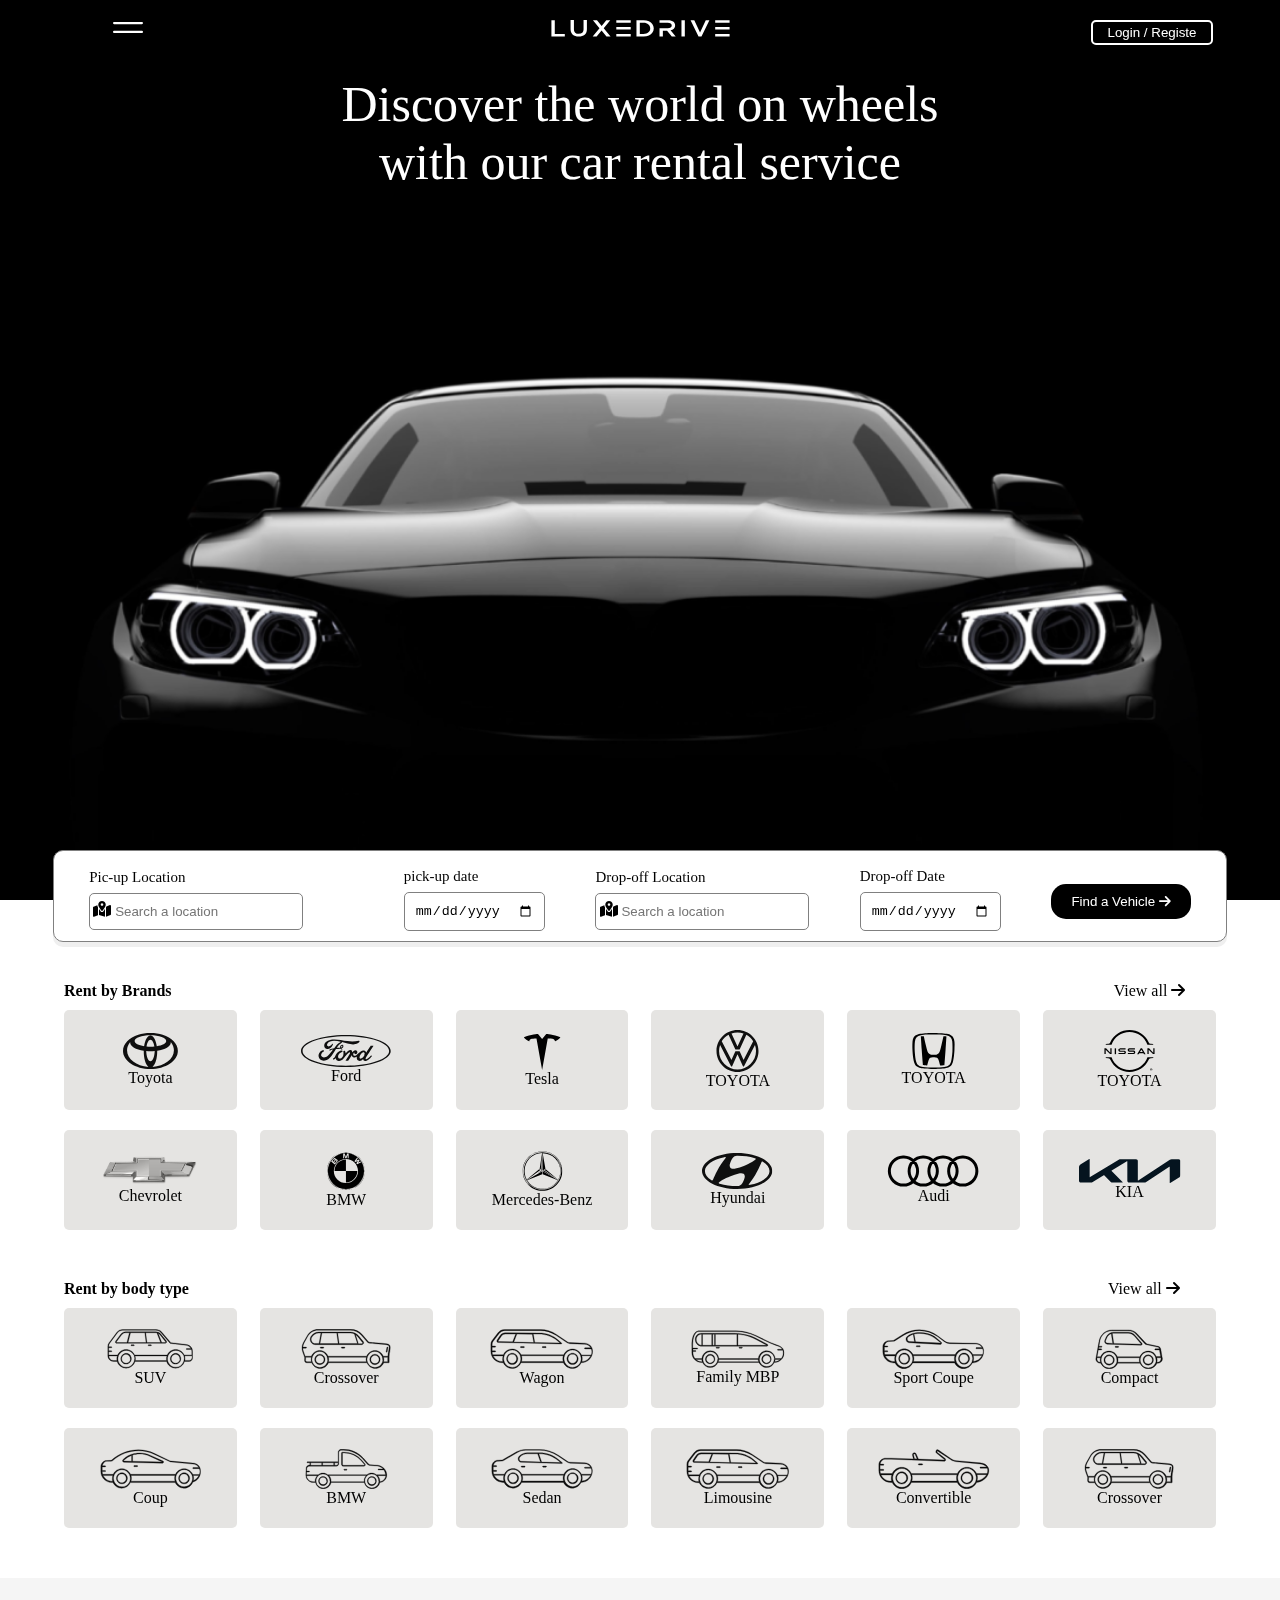
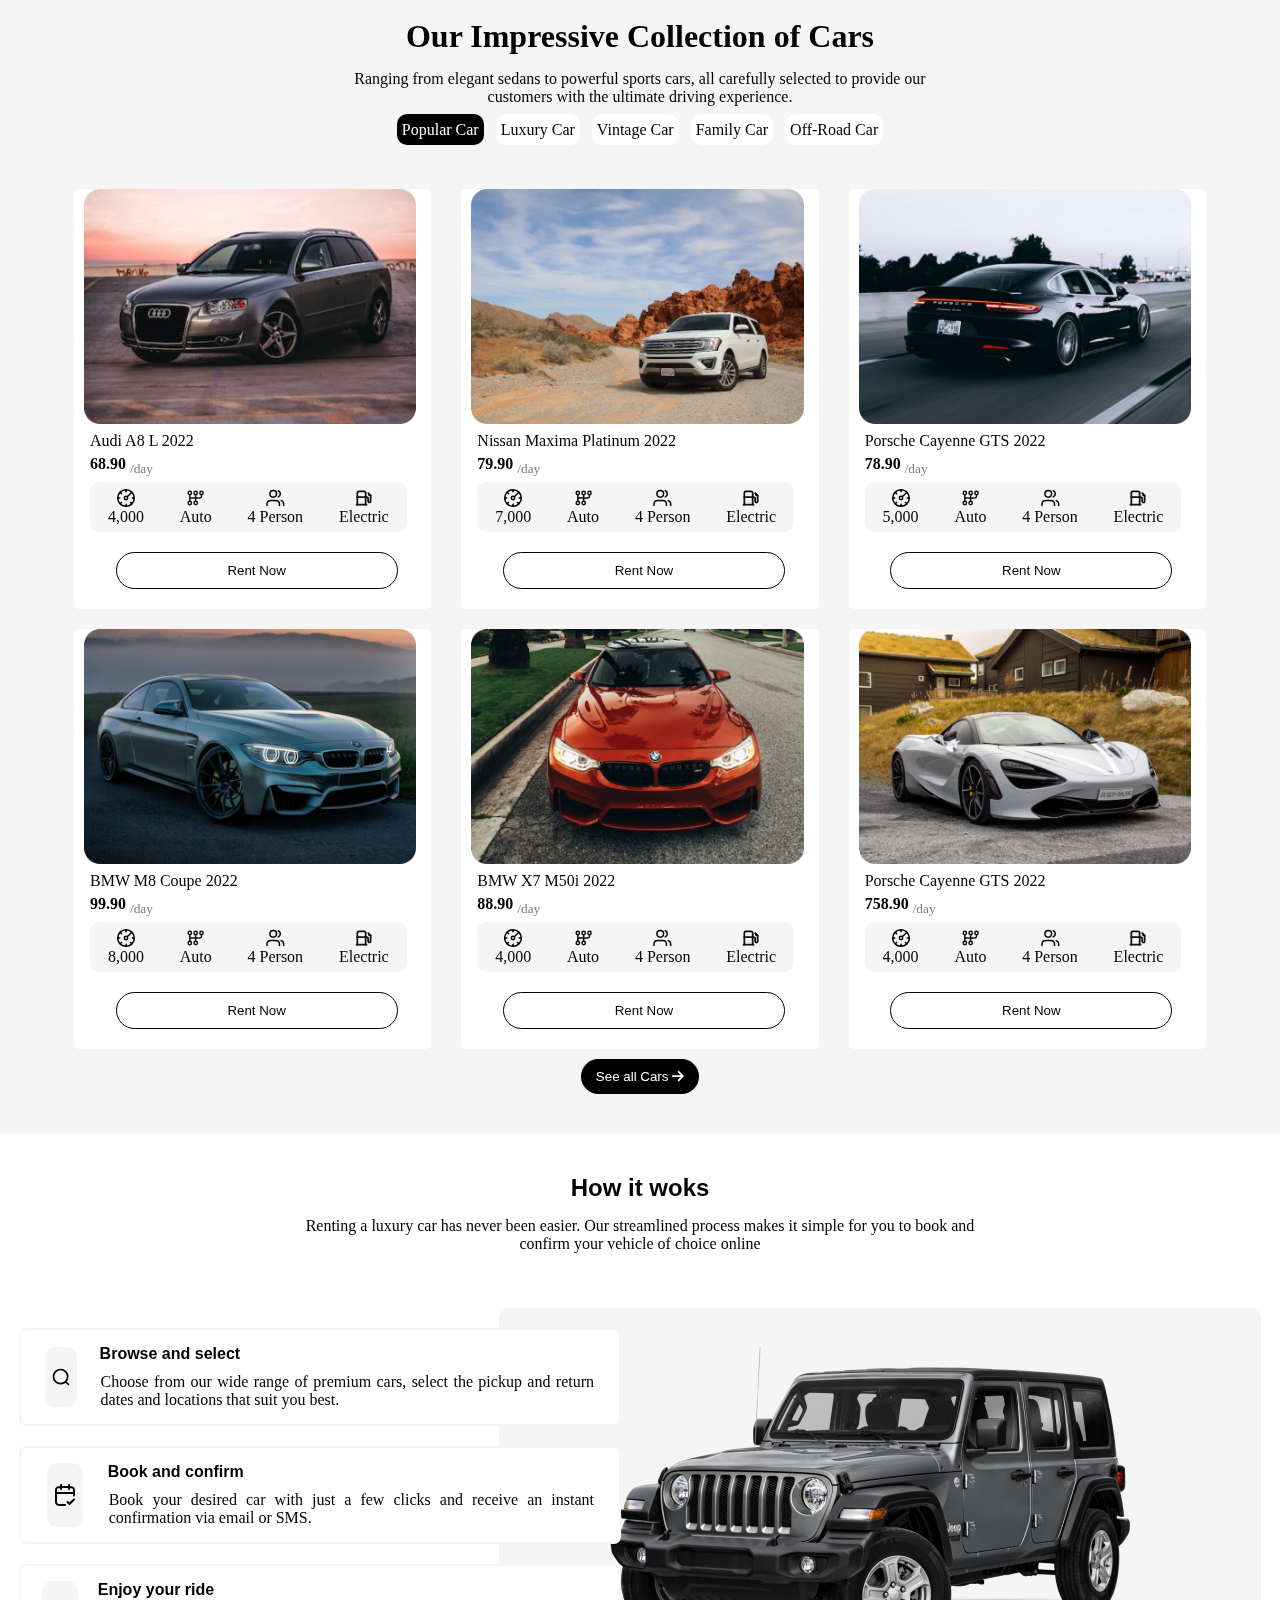
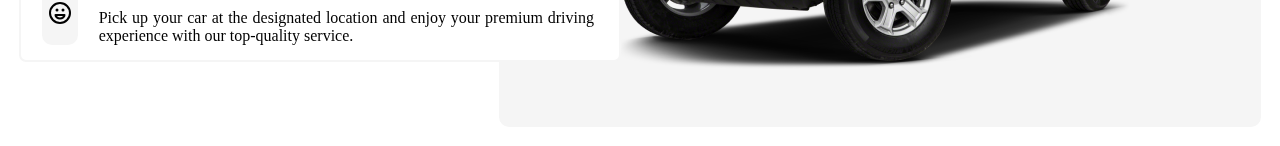
==== commit 337a4c6b: "fineshed with week 5" ====
--- a/index.html
+++ b/index.html
@@ -816,5 +816,68 @@
             </div>
         </div>
     </section>
+
+    <section id="how-section">
+        <div class="how-section-container">
+            <div class="how-section-header-container">
+                <div class="how-section-header">
+                    <h2>How it woks</h2>
+                    <p>Renting a luxury car has never been easier. Our streamlined process makes it simple for you to book and confirm your vehicle of choice online</p>
+                </div>
+            </div>
+            <div class="how-container">
+                <div class="how-content how-content-empy">
+
+                </div>
+                <div class="how-content car-img">
+                    <img src="./img/how 10.png" alt="weed">
+                </div>
+
+                <div class="how-content how-content-steps">
+                    <div class="step-container">
+                        <div class="step-icon-container">
+                            <div class="step-icon">
+                                <svg width="20" height="20" viewBox="0 0 24 24" fill="none" xmlns="http://www.w3.org/2000/svg">
+                                    <path d="M21 21L17.5001 17.5M20 11.5C20 16.1944 16.1944 20 11.5 20C6.80558 20 3 16.1944 3 11.5C3 6.80558 6.80558 3 11.5 3C16.1944 3 20 6.80558 20 11.5Z" stroke="black" stroke-width="2" stroke-linecap="round" stroke-linejoin="round"/>
+                                    </svg>                                    
+                            </div>
+                        </div>
+                        <div class="step-content">
+                            <h4>Browse and select</h4>
+                            <p>Choose from our wide range of premium cars, select the pickup and return dates and locations that suit you best.</p>
+                        </div>
+                    </div>
+                    <div class="step-container">
+                        <div class="step-icon-container">
+                            <div class="step-icon">
+                                <svg width="24" height="24" viewBox="0 0 24 24" fill="none" xmlns="http://www.w3.org/2000/svg">
+                                    <path d="M21 10H3M21 12.5V8.8C21 7.11984 21 6.27976 20.673 5.63803C20.3854 5.07354 19.9265 4.6146 19.362 4.32698C18.7202 4 17.8802 4 16.2 4H7.8C6.11984 4 5.27976 4 4.63803 4.32698C4.07354 4.6146 3.6146 5.07354 3.32698 5.63803C3 6.27976 3 7.11984 3 8.8V17.2C3 18.8802 3 19.7202 3.32698 20.362C3.6146 20.9265 4.07354 21.3854 4.63803 21.673C5.27976 22 6.11984 22 7.8 22H12M16 2V6M8 2V6M14.5 19L16.5 21L21 16.5" stroke="black" stroke-width="2" stroke-linecap="round" stroke-linejoin="round"/>
+                                    </svg>                                                                
+                            </div>
+                        </div>
+                        <div class="step-content">
+                            <h4>Book and confirm</h4>
+                            <p>Book your desired car with just a few clicks and receive an instant confirmation via email or SMS.</p>
+                        </div>
+                    </div>
+                    <div class="step-container">
+                        <div class="step-icon-container">
+                            <div class="step-icon">
+                                <svg width="24" height="24" viewBox="0 0 24 24" fill="none" xmlns="http://www.w3.org/2000/svg">
+                                    <path d="M15 9H15.01M9 9H9.01M22 12C22 17.5228 17.5228 22 12 22C6.47715 22 2 17.5228 2 12C2 6.47715 6.47715 2 12 2C17.5228 2 22 6.47715 22 12ZM15.5 9C15.5 9.27614 15.2761 9.5 15 9.5C14.7239 9.5 14.5 9.27614 14.5 9C14.5 8.72386 14.7239 8.5 15 8.5C15.2761 8.5 15.5 8.72386 15.5 9ZM9.5 9C9.5 9.27614 9.27614 9.5 9 9.5C8.72386 9.5 8.5 9.27614 8.5 9C8.5 8.72386 8.72386 8.5 9 8.5C9.27614 8.5 9.5 8.72386 9.5 9ZM12 17.5C14.5005 17.5 16.5 15.667 16.5 14H7.5C7.5 15.667 9.4995 17.5 12 17.5Z" stroke="black" stroke-width="2" stroke-linecap="round" stroke-linejoin="round"/>
+                                    </svg>                                                                        
+                            </div>
+                        </div>
+                        <div class="step-content">
+                            <h4>Enjoy your ride</h4>
+                            <p>Pick up your car at the designated location and enjoy your premium driving experience with our top-quality service.</p>
+                        </div>
+                    </div>
+                </div>
+            </div>
+        </div>
+    </section>
+   <section>
+   </section>
 </body>
 </html>--- a/style.css
+++ b/style.css
@@ -142,7 +142,7 @@
     padding-bottom: 40px;
     margin: unset;
 }
-.collection-section-header{
+.collection-section-header, .how-section-header{
     width: 55%;
     text-align: center;
 }
@@ -247,4 +247,74 @@
     color: #ffffff;
     border: none;
     border-radius: 30px;
-}+}
+.how-section-header-container{
+    display: flex;
+    justify-content: center;
+    margin: 40px 0px;
+}
+.collection-section-header h4{
+    font-family: sans-serif;
+}
+.how-section-header h2{
+    font-family: sans-serif;
+}
+.how-section-header p{
+    padding: 15px 0px; 
+}
+.how-container{
+    display: flex;
+    position: relative;
+}
+.how-container .how-content-empy{
+    width: 39%;
+    right: 0;
+    height: 40px;
+}
+.how-container .car-img{
+    width: 58%;
+    background-color: #F5F5F5;
+    height: 400px;
+    display: flex;
+    justify-content: center;
+    align-items: center;
+    border-radius:10px;
+    padding-bottom: 19px;
+    padding-right: 19px;
+    margin-bottom: 19px;
+}
+.how-content-steps{
+    position: absolute;
+    width: 50%;
+}
+.step-container{
+    background-color: #ffffff;
+    display:flex ;
+    border: 2px solid #F5F5F5;
+    margin-left: 15;
+    padding: 15px 5px;
+    margin:20px 19px 0px ;
+    border-radius: 7px;
+    justify-content: space-around;
+}
+.step-icon-container{
+    width: 17%;
+    display:flex ;
+    justify-content: center;
+    align-items: center;
+}
+.step-icon{
+    background-color:#F5F5F5;
+    padding: 20px 6px;
+    border-radius: 10px;
+}
+.step-content h4{
+    padding-bottom: 10px;
+    font-family:sans-serif ;
+    padding-left: 4px;
+}
+.step-content p{
+    text-align: justify;
+    padding-right: 20px;
+    padding-left: 5px;
+}
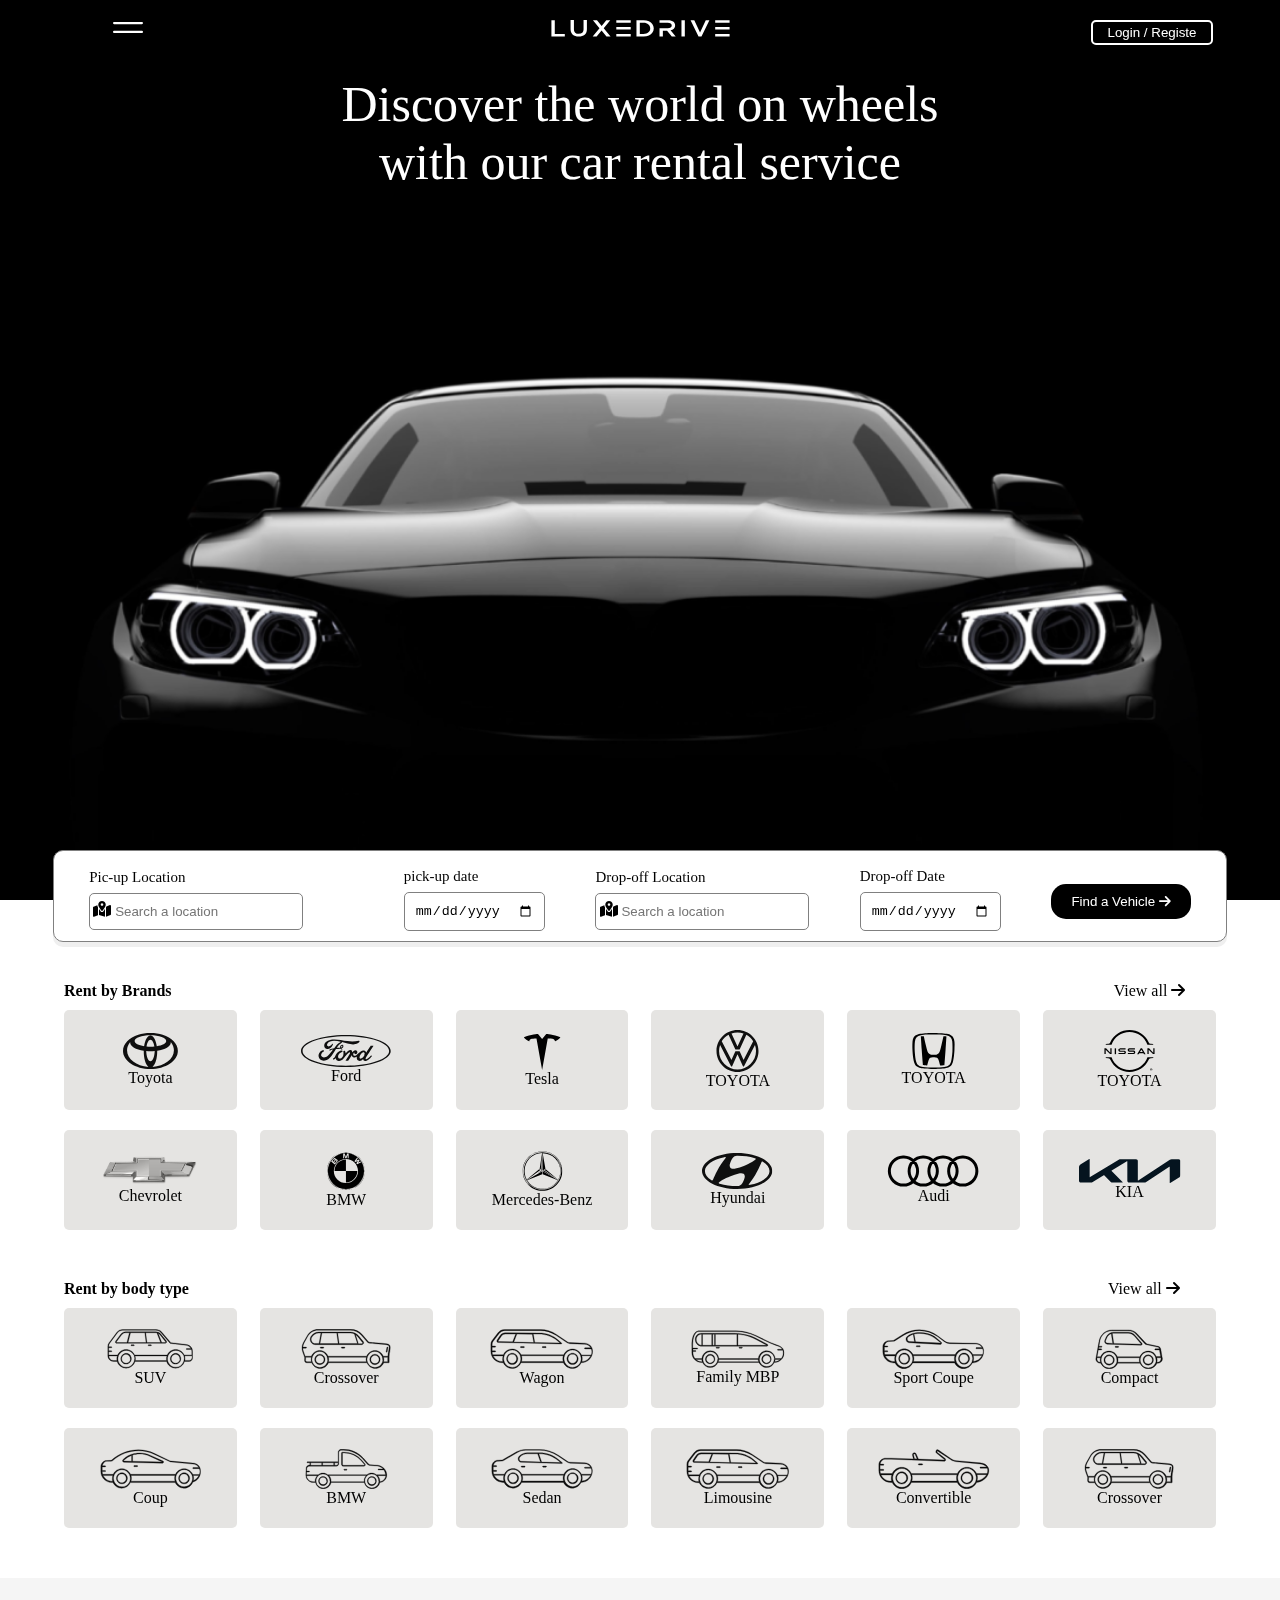
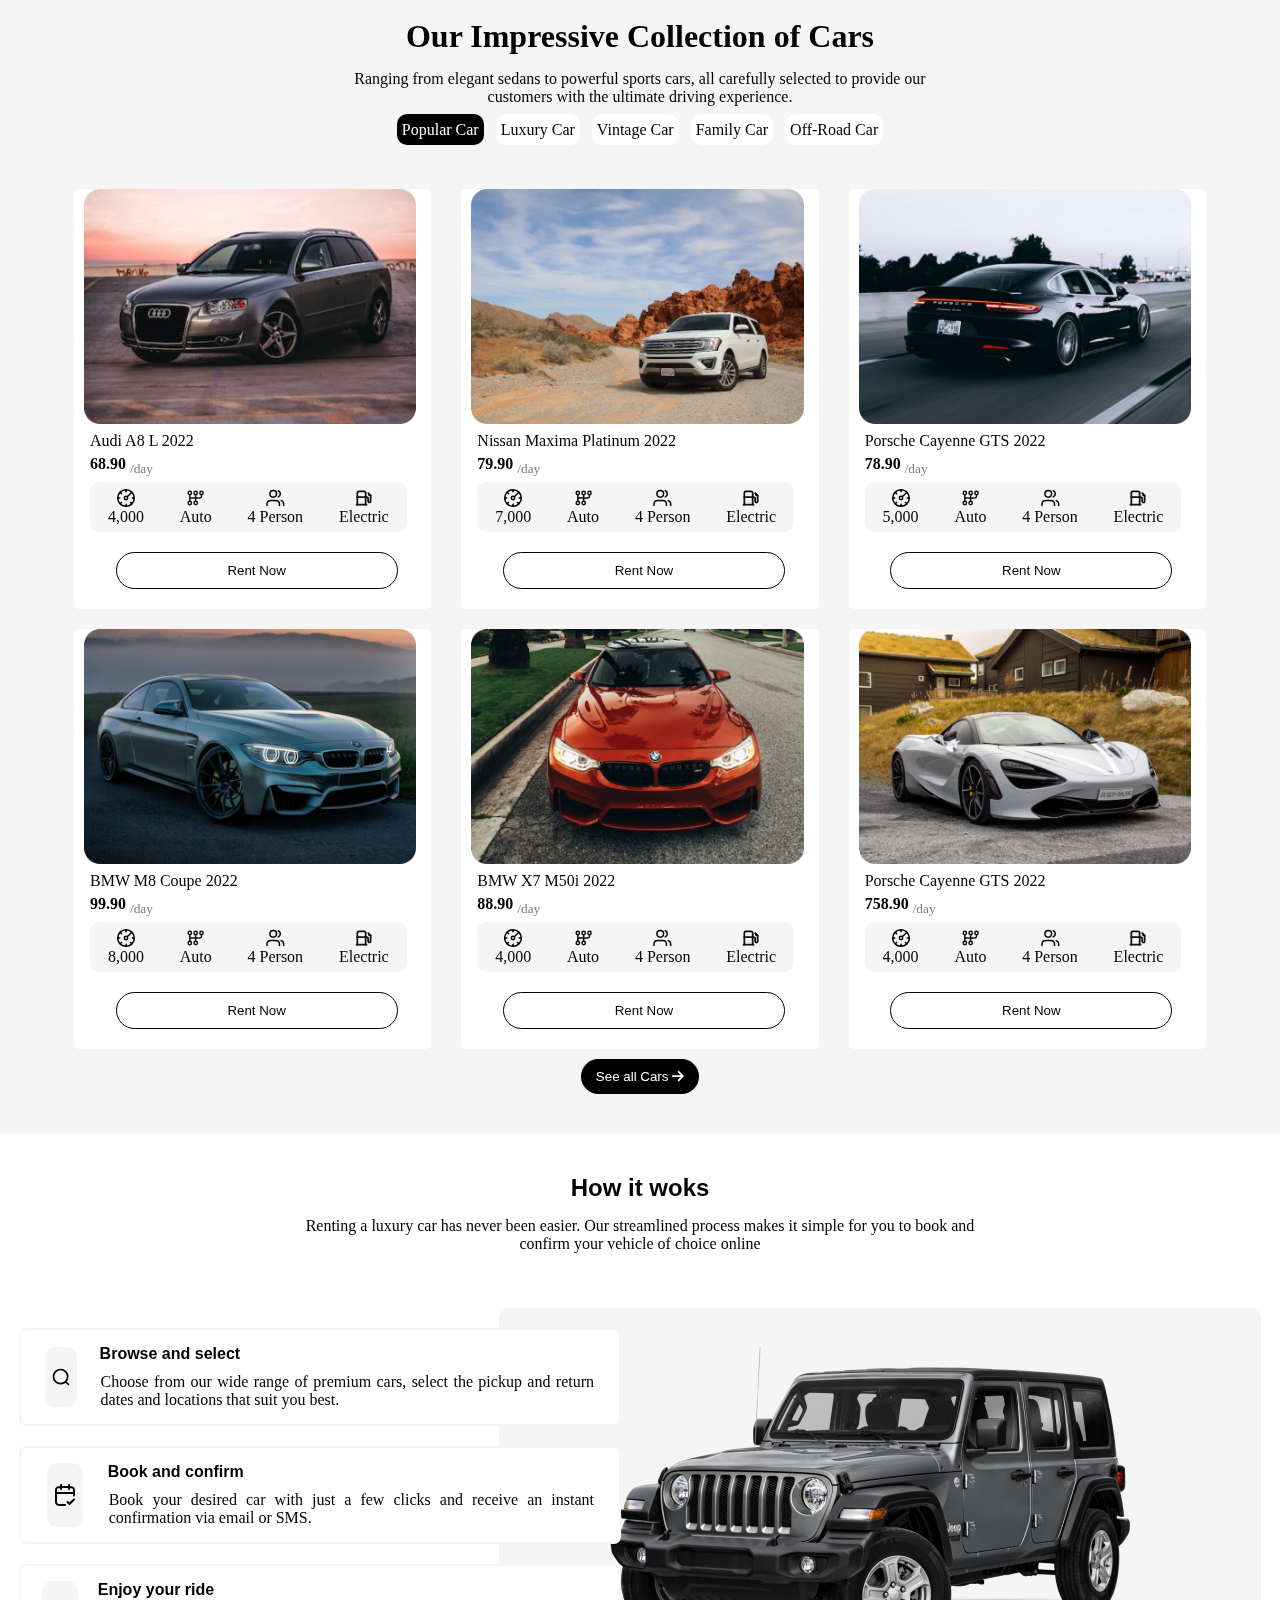
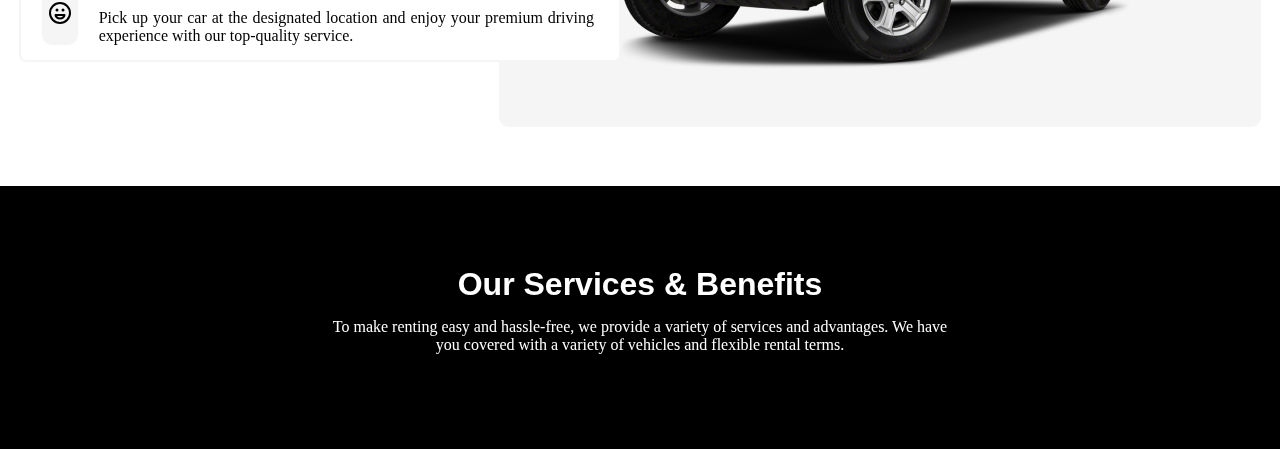
==== commit 37992419: "added section 6" ====
--- a/index.html
+++ b/index.html
@@ -877,7 +877,15 @@
             </div>
         </div>
     </section>
-   <section>
+   <section id="service-section">
+    <div class="service-section-container">
+        <div class="service-section-header-container">
+            <div class="service-header">
+                <h1>Our Services & Benefits</h1>
+                <p>To make renting easy and hassle-free, we provide a variety of services and advantages. We have you covered with a variety of vehicles and flexible rental terms.</p>
+            </div>
+        </div>
+    </div>
    </section>
 </body>
 </html>--- a/style.css
+++ b/style.css
@@ -95,12 +95,12 @@
     position: absolute;
     top: 20%;
 }
-#brand-section, #body-type-section, #collection-section, .collection-section-header-container{
+#brand-section, #body-type-section, #collection-section, .collection-section-header-container, #service-section{
     display: flex;
     justify-content: center;
     margin: 40px 0px;
 }
-.brand-sec-container,.body-type-section-container, .collection-section-container{
+.brand-sec-container,.body-type-section-container, .collection-section-container, .service-section-container{
     width: 90vw;
 }
 .brand-sec-header, .body-type-section-header{
@@ -142,11 +142,11 @@
     padding-bottom: 40px;
     margin: unset;
 }
-.collection-section-header, .how-section-header{
+.collection-section-header, .how-section-header, .service-header{
     width: 55%;
     text-align: center;
 }
-.collection-section-header p{
+.collection-section-header p, .service-header p{
     padding: 15px 0px;
 }
 .collection-section-header ul li{
@@ -248,12 +248,12 @@
     border: none;
     border-radius: 30px;
 }
-.how-section-header-container{
+.how-section-header-container, .service-section-header-container{
     display: flex;
     justify-content: center;
     margin: 40px 0px;
 }
-.collection-section-header h4{
+.collection-section-header h4, .service-header h1{
     font-family: sans-serif;
 }
 .how-section-header h2{
@@ -318,3 +318,10 @@
     padding-right: 20px;
     padding-left: 5px;
 }
+/* section service styles*/
+#service-section{
+    background-color: #000000;
+    color:#ffffff;
+    padding: 40px 0px;
+    margin-bottom: unset;
+}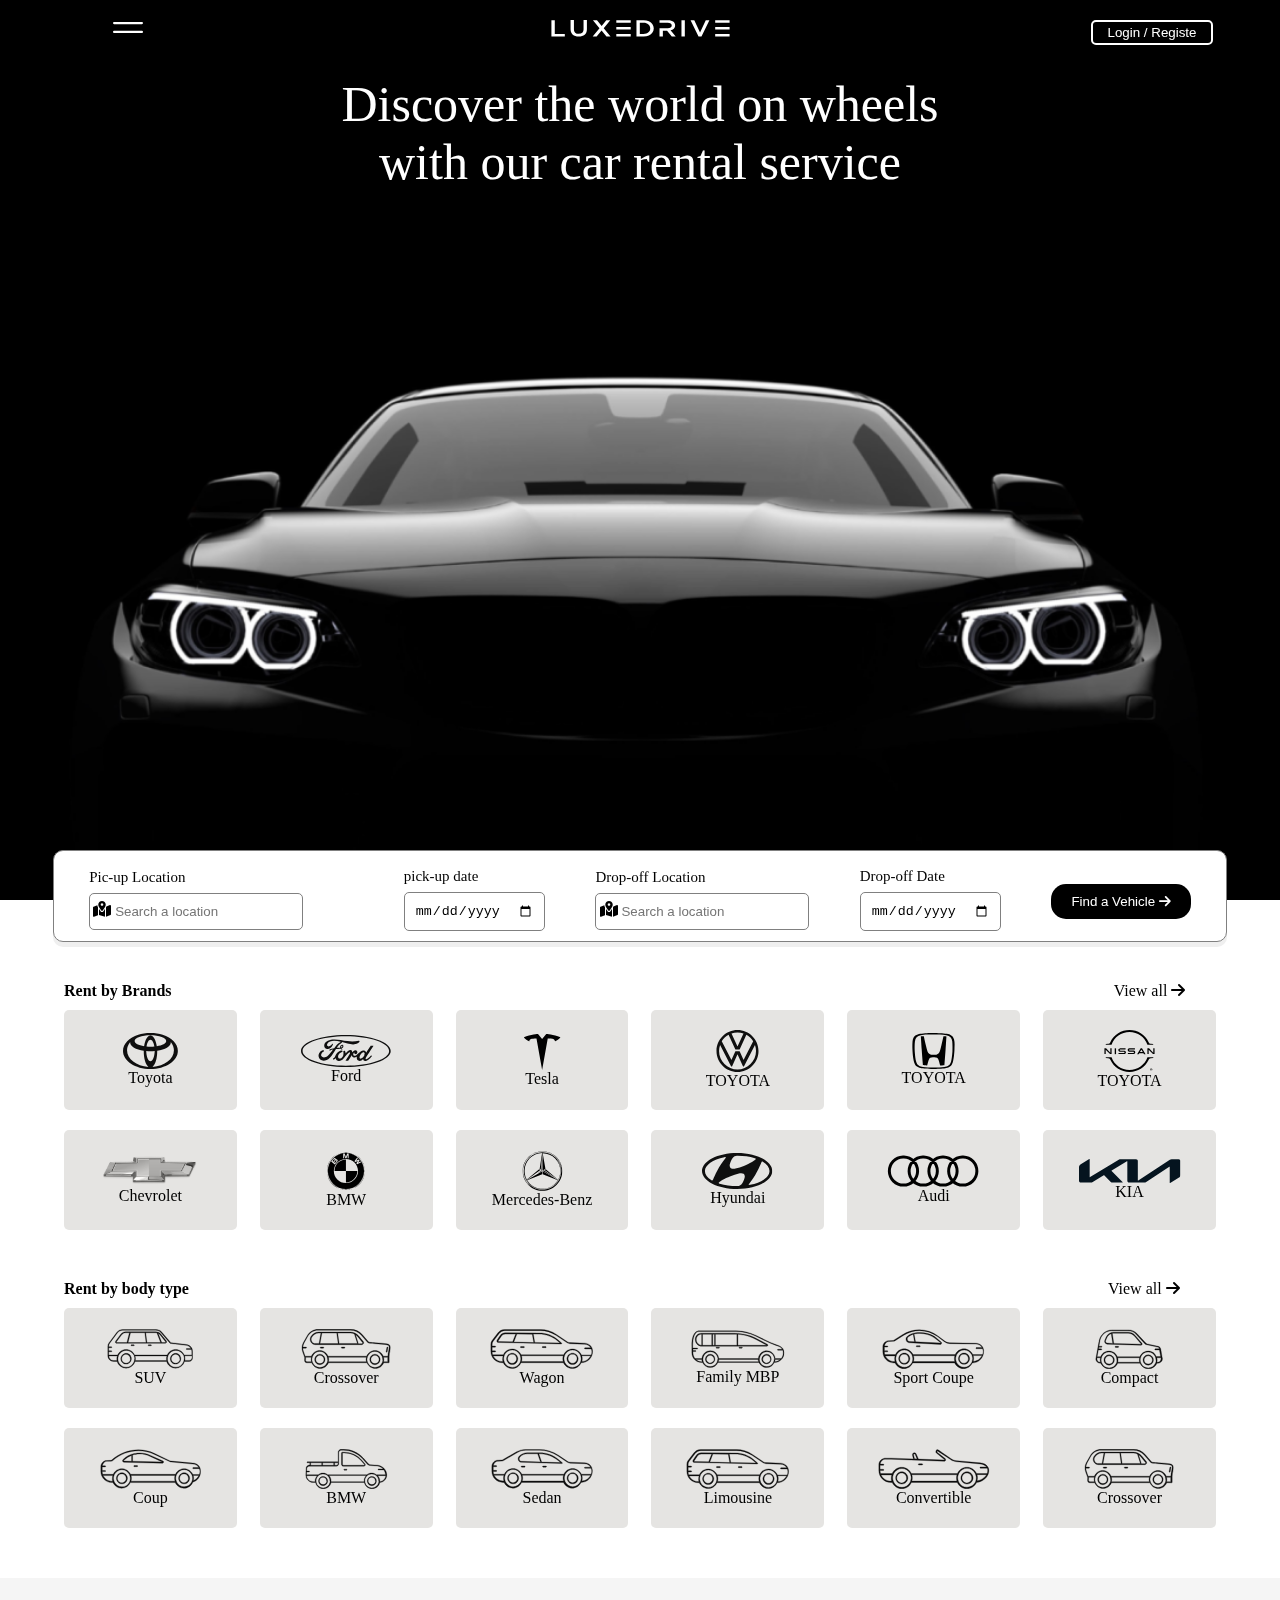
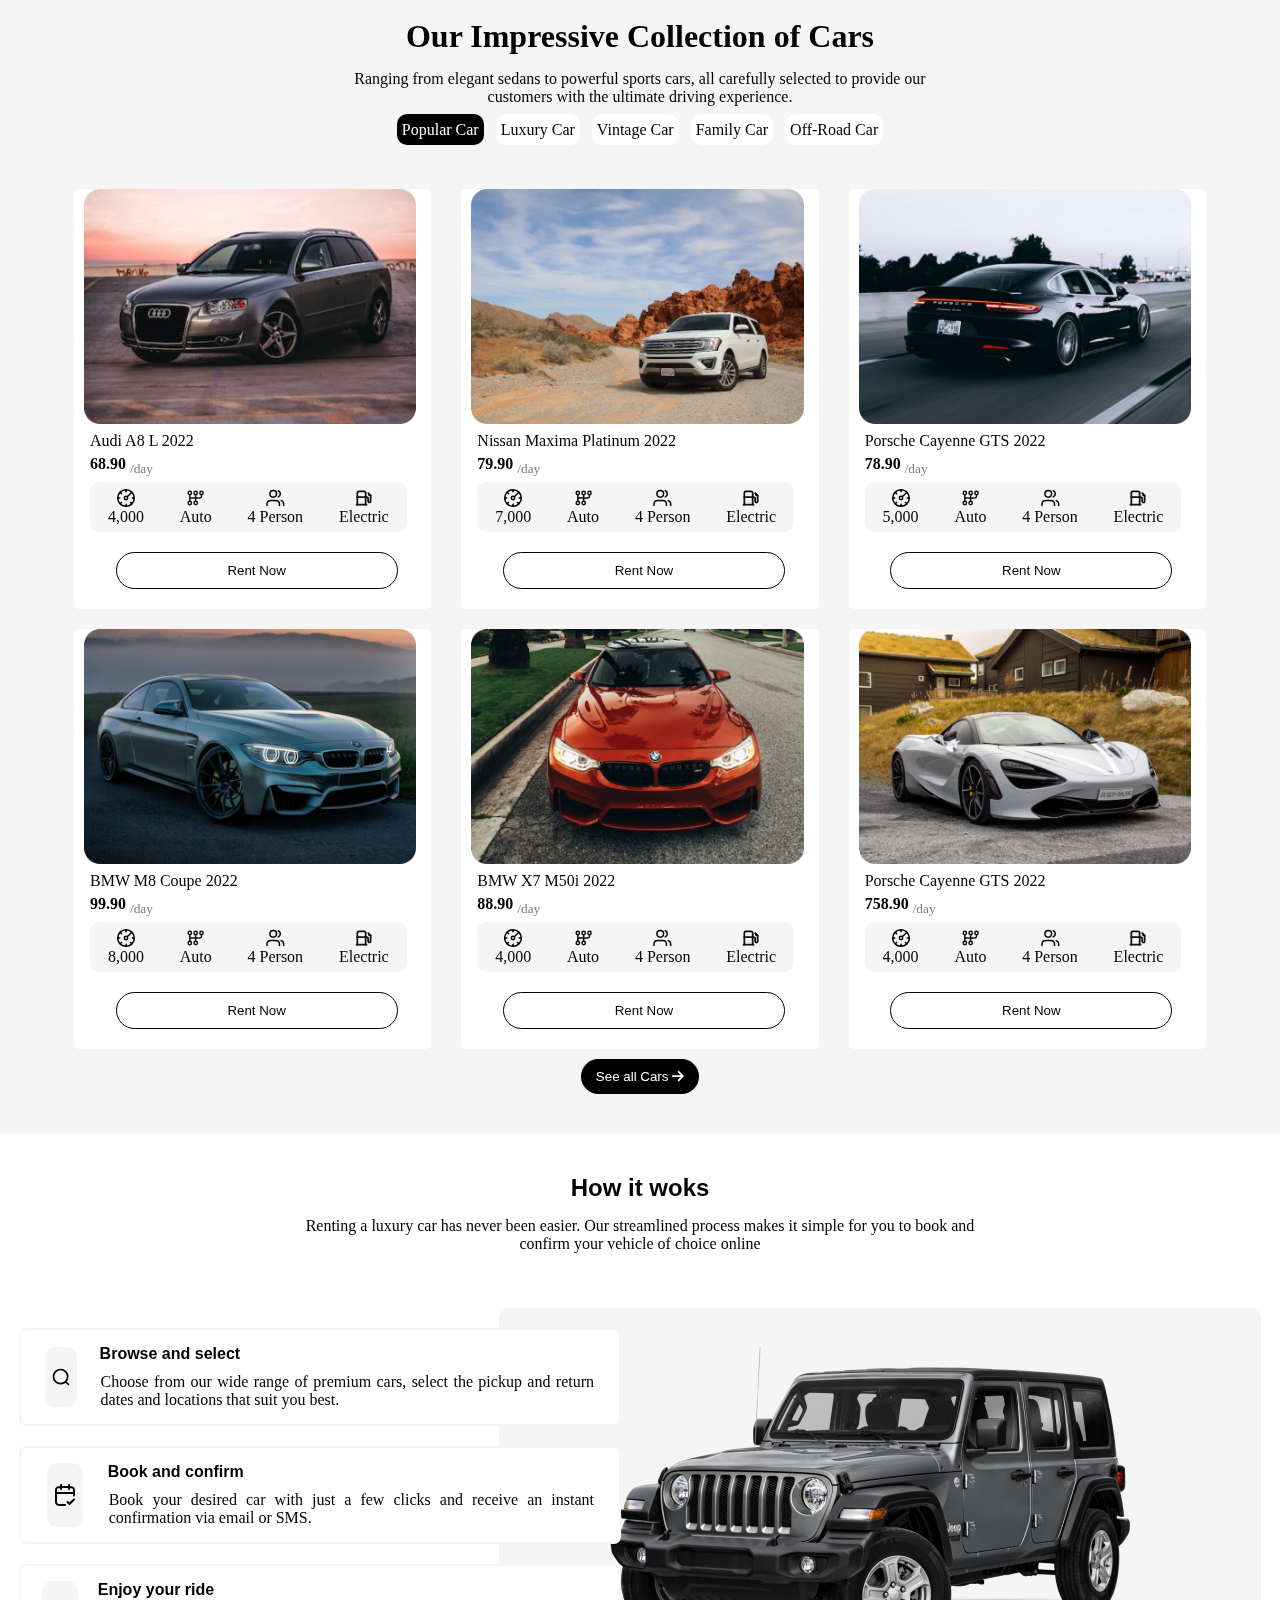
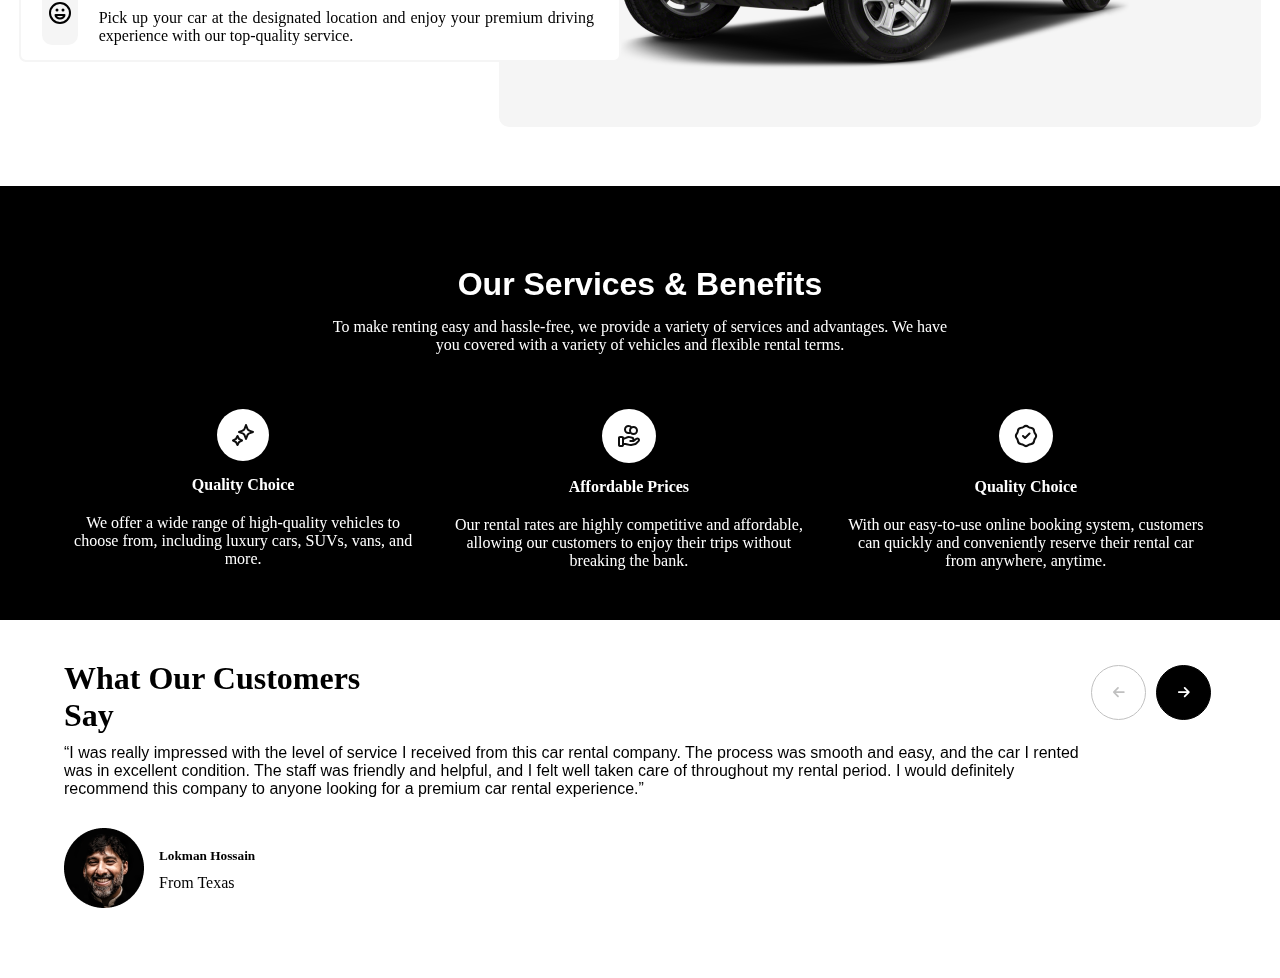
==== commit 71427abf: "fineshed 6&7" ====
--- a/index.html
+++ b/index.html
@@ -885,7 +885,82 @@
                 <p>To make renting easy and hassle-free, we provide a variety of services and advantages. We have you covered with a variety of vehicles and flexible rental terms.</p>
             </div>
         </div>
+
+        <div class="service-grid">
+            <div class="service-item">
+                <div class="icon-container-0">
+                    <div class="icon-0">
+                        <svg width="22" height="22" viewBox="0 0 22 22" fill="none" xmlns="http://www.w3.org/2000/svg">
+                            <path d="M5.5 12L6.28446 13.5689C6.54995 14.0999 6.68269 14.3654 6.86003 14.5954C7.01739 14.7996 7.20041 14.9826 7.40455 15.14C7.63462 15.3173 7.9001 15.4501 8.43108 15.7155L10 16.5L8.43108 17.2845C7.9001 17.5499 7.63462 17.6827 7.40455 17.86C7.20041 18.0174 7.01739 18.2004 6.86003 18.4046C6.68269 18.6346 6.54995 18.9001 6.28446 19.4311L5.5 21L4.71554 19.4311C4.45005 18.9001 4.31731 18.6346 4.13997 18.4046C3.98261 18.2004 3.79959 18.0174 3.59545 17.86C3.36538 17.6827 3.0999 17.5499 2.56892 17.2845L1 16.5L2.56892 15.7155C3.0999 15.4501 3.36538 15.3173 3.59545 15.14C3.79959 14.9826 3.98261 14.7996 4.13997 14.5954C4.31731 14.3654 4.45005 14.0999 4.71554 13.5689L5.5 12Z" stroke="#0F0F0F" stroke-width="2" stroke-linecap="round" stroke-linejoin="round"/>
+                            <path d="M14 1L15.1786 4.06442C15.4606 4.79765 15.6016 5.16426 15.8209 5.47264C16.0153 5.74595 16.254 5.98475 16.5274 6.17909C16.8357 6.39836 17.2024 6.53937 17.9356 6.82138L21 8L17.9356 9.17862C17.2024 9.46063 16.8357 9.60164 16.5274 9.82091C16.254 10.0153 16.0153 10.254 15.8209 10.5274C15.6016 10.8357 15.4606 11.2024 15.1786 11.9356L14 15L12.8214 11.9356C12.5394 11.2024 12.3984 10.8357 12.1791 10.5274C11.9847 10.254 11.746 10.0153 11.4726 9.82091C11.1643 9.60164 10.7976 9.46063 10.0644 9.17862L7 8L10.0644 6.82138C10.7976 6.53937 11.1643 6.39836 11.4726 6.17909C11.746 5.98475 11.9847 5.74595 12.1791 5.47264C12.3984 5.16426 12.5394 4.79765 12.8214 4.06442L14 1Z" stroke="#0F0F0F" stroke-width="2" stroke-linecap="round" stroke-linejoin="round"/>
+                            </svg>
+
+                    </div>
+                </div>
+                <div class="service-content">
+                    <h4>Quality Choice</h4>
+                    <p>We offer a wide range of high-quality vehicles to choose from, including luxury cars, SUVs, vans, and more.</p>
+                </div>
+            </div>
+            <div class="service-item">
+                <div class="icon-container-0">
+                    <div class="icon-0">
+                        <svg width="24" height="24" viewBox="0 0 24 24" fill="none" xmlns="http://www.w3.org/2000/svg">
+                            <path d="M13.5295 8.35186C12.9571 8.75995 12.2566 9 11.5 9C9.567 9 8 7.433 8 5.5C8 3.567 9.567 2 11.5 2C12.753 2 13.8522 2.65842 14.4705 3.64814M6 20.0872H8.61029C8.95063 20.0872 9.28888 20.1277 9.61881 20.2086L12.3769 20.8789C12.9753 21.0247 13.5988 21.0388 14.2035 20.9214L17.253 20.3281C18.0585 20.1712 18.7996 19.7854 19.3803 19.2205L21.5379 17.1217C22.154 16.5234 22.154 15.5524 21.5379 14.9531C20.9832 14.4134 20.1047 14.3527 19.4771 14.8103L16.9626 16.6449C16.6025 16.9081 16.1643 17.0498 15.7137 17.0498H13.2855L14.8311 17.0498C15.7022 17.0498 16.4079 16.3633 16.4079 15.5159V15.2091C16.4079 14.5055 15.9156 13.892 15.2141 13.7219L12.8286 13.1417C12.4404 13.0476 12.0428 13 11.6431 13C10.6783 13 8.93189 13.7988 8.93189 13.7988L6 15.0249M20 6.5C20 8.433 18.433 10 16.5 10C14.567 10 13 8.433 13 6.5C13 4.567 14.567 3 16.5 3C18.433 3 20 4.567 20 6.5ZM2 14.6L2 20.4C2 20.9601 2 21.2401 2.10899 21.454C2.20487 21.6422 2.35785 21.7951 2.54601 21.891C2.75992 22 3.03995 22 3.6 22H4.4C4.96005 22 5.24008 22 5.45399 21.891C5.64215 21.7951 5.79513 21.6422 5.89101 21.454C6 21.2401 6 20.9601 6 20.4V14.6C6 14.0399 6 13.7599 5.89101 13.546C5.79513 13.3578 5.64215 13.2049 5.45399 13.109C5.24008 13 4.96005 13 4.4 13L3.6 13C3.03995 13 2.75992 13 2.54601 13.109C2.35785 13.2049 2.20487 13.3578 2.10899 13.546C2 13.7599 2 14.0399 2 14.6Z" stroke="#0F0F0F" stroke-width="2" stroke-linecap="round" stroke-linejoin="round"/>
+                            </svg>
+                            
+
+                    </div>
+                </div>
+                <div class="service-content">
+                    <h4>Affordable Prices</h4>
+                    <p>Our rental rates are highly competitive and affordable, allowing our customers to enjoy their trips without breaking the bank.</p>
+                </div>
+            </div>
+            <div class="service-item">
+                <div class="icon-container-0">
+                    <div class="icon-0">
+                        <svg width="24" height="24" viewBox="0 0 24 24" fill="none" xmlns="http://www.w3.org/2000/svg">
+                            <path d="M9 12L11 14L15.5 9.5M7.33377 3.8187C8.1376 3.75455 8.90071 3.43846 9.51447 2.91542C10.9467 1.69486 13.0533 1.69486 14.4855 2.91542C15.0993 3.43846 15.8624 3.75455 16.6662 3.8187C18.5421 3.96839 20.0316 5.45794 20.1813 7.33377C20.2455 8.1376 20.5615 8.90071 21.0846 9.51447C22.3051 10.9467 22.3051 13.0533 21.0846 14.4855C20.5615 15.0993 20.2455 15.8624 20.1813 16.6662C20.0316 18.5421 18.5421 20.0316 16.6662 20.1813C15.8624 20.2455 15.0993 20.5615 14.4855 21.0846C13.0533 22.3051 10.9467 22.3051 9.51447 21.0846C8.90071 20.5615 8.1376 20.2455 7.33377 20.1813C5.45794 20.0316 3.96839 18.5421 3.8187 16.6662C3.75455 15.8624 3.43846 15.0993 2.91542 14.4855C1.69486 13.0533 1.69486 10.9467 2.91542 9.51447C3.43846 8.90071 3.75455 8.1376 3.8187 7.33377C3.96839 5.45794 5.45794 3.96839 7.33377 3.8187Z" stroke="#0F0F0F" stroke-width="2" stroke-linecap="round" stroke-linejoin="round"/>
+                            </svg>
+                            
+                    </div>
+                </div>
+                <div class="service-content">
+                    <h4>Quality Choice</h4>
+                    <p>With our easy-to-use online booking system, customers can quickly and conveniently reserve their rental car from anywhere, anytime.</p>
+                </div>
+            </div>
+        </div>
     </div>
    </section>
+
+   <section id="comment-section">
+    <div class="comment-section-container">
+        <div class="comment-section-header">
+            <h1>What Our Customers Say</h1>
+            <div class="comment-section-button">
+                <button class="left-button">
+                    <i class="fa-solid fa-arrow-left"></i>
+                </button>
+                <button class="right-button">
+                    <i class="fa-solid fa-arrow-right"></i>
+                </button>
+            </div>
+        </div>
+        <div class="comment-content">
+            <p>“I was really impressed with the level of service I received from this car rental company. The process was smooth and easy, and the car I rented was in excellent condition. The staff was friendly and helpful, and I felt well taken care of throughout my rental period. I would definitely recommend this company to anyone looking for a premium car rental experience.”</p>
+        </div>
+        <div class="comment-owenr-container">
+            <div class="comment-owener-img">
+                <img src="./img/userimg.png" alt="">
+            </div>
+            <div class="comment-owener-name">
+                <h5>Lokman Hossain</h5>
+                <p>From Texas</p>
+            </div>
+        </div>
+    </div>    
+    </section>
 </body>
 </html>--- a/style.css
+++ b/style.css
@@ -95,18 +95,18 @@
     position: absolute;
     top: 20%;
 }
-#brand-section, #body-type-section, #collection-section, .collection-section-header-container, #service-section{
+#brand-section, #body-type-section, #collection-section, .collection-section-header-container, #service-section, #comment-section{
     display: flex;
     justify-content: center;
     margin: 40px 0px;
 }
-.brand-sec-container,.body-type-section-container, .collection-section-container, .service-section-container{
+.brand-sec-container,.body-type-section-container, .collection-section-container, .service-section-container, .comment-section-container{
     width: 90vw;
 }
-.brand-sec-header, .body-type-section-header{
-    display: flex;
-}
-.brand-sec-button, .body-type-section-button{
+.brand-sec-header, .body-type-section-header, .comment-section-header{
+    display: flex;
+}
+.brand-sec-button, .body-type-section-button, .comment-section-button{
     width: 88%;
     display:flex ;
     justify-content: end;
@@ -324,4 +324,70 @@
     color:#ffffff;
     padding: 40px 0px;
     margin-bottom: unset;
+}
+.service-grid{
+    display: grid;
+    grid-template-columns: auto auto auto;
+    column-gap: 20px;
+}
+.service-item .icon-container-0{
+    display: flex;
+    justify-content: center;
+    align-items: center;
+}
+.icon-container-0 .icon-0{
+    background-color:#ffffff ;
+    padding: 15px;
+    border-radius: 50%;
+    margin-bottom: 5px;
+}
+.service-item .service-content{
+    text-align: center;
+}
+.service-item .service-content h4{
+    padding: 10px 0px;
+}
+.service-item .service-content p{
+    padding: 10px;
+}
+.comment-section-button{
+    width: 74%;
+}
+.comment-section-button button{
+    height: 55px;
+    width: 55px;
+    border-radius: 50%;
+    margin: 5px;
+    cursor: pointer;
+}
+.comment-section-button .left-button{
+    background-color: #ffffff;
+    color:#C0C0C0;
+    border: 1px solid #C0C0C0;
+
+}
+.comment-section-button .right-button{
+    background-color: #000000;
+    color: #ffffff;
+    border: 1px solid #000000;
+}
+.comment-content{
+ width: 90%;
+ margin:10px 0px ;
+ 
+}
+.comment-content p{
+    font-family:Arial, Helvetica, sans-serif;
+}
+.comment-owenr-container{
+    display: flex;
+    margin: 30px 0px;
+}
+
+.comment-owener-name{
+    margin-left: 15px;
+    padding-top: 10px;
+}
+.comment-owener-name h5{
+    padding:10px 0px ;
 }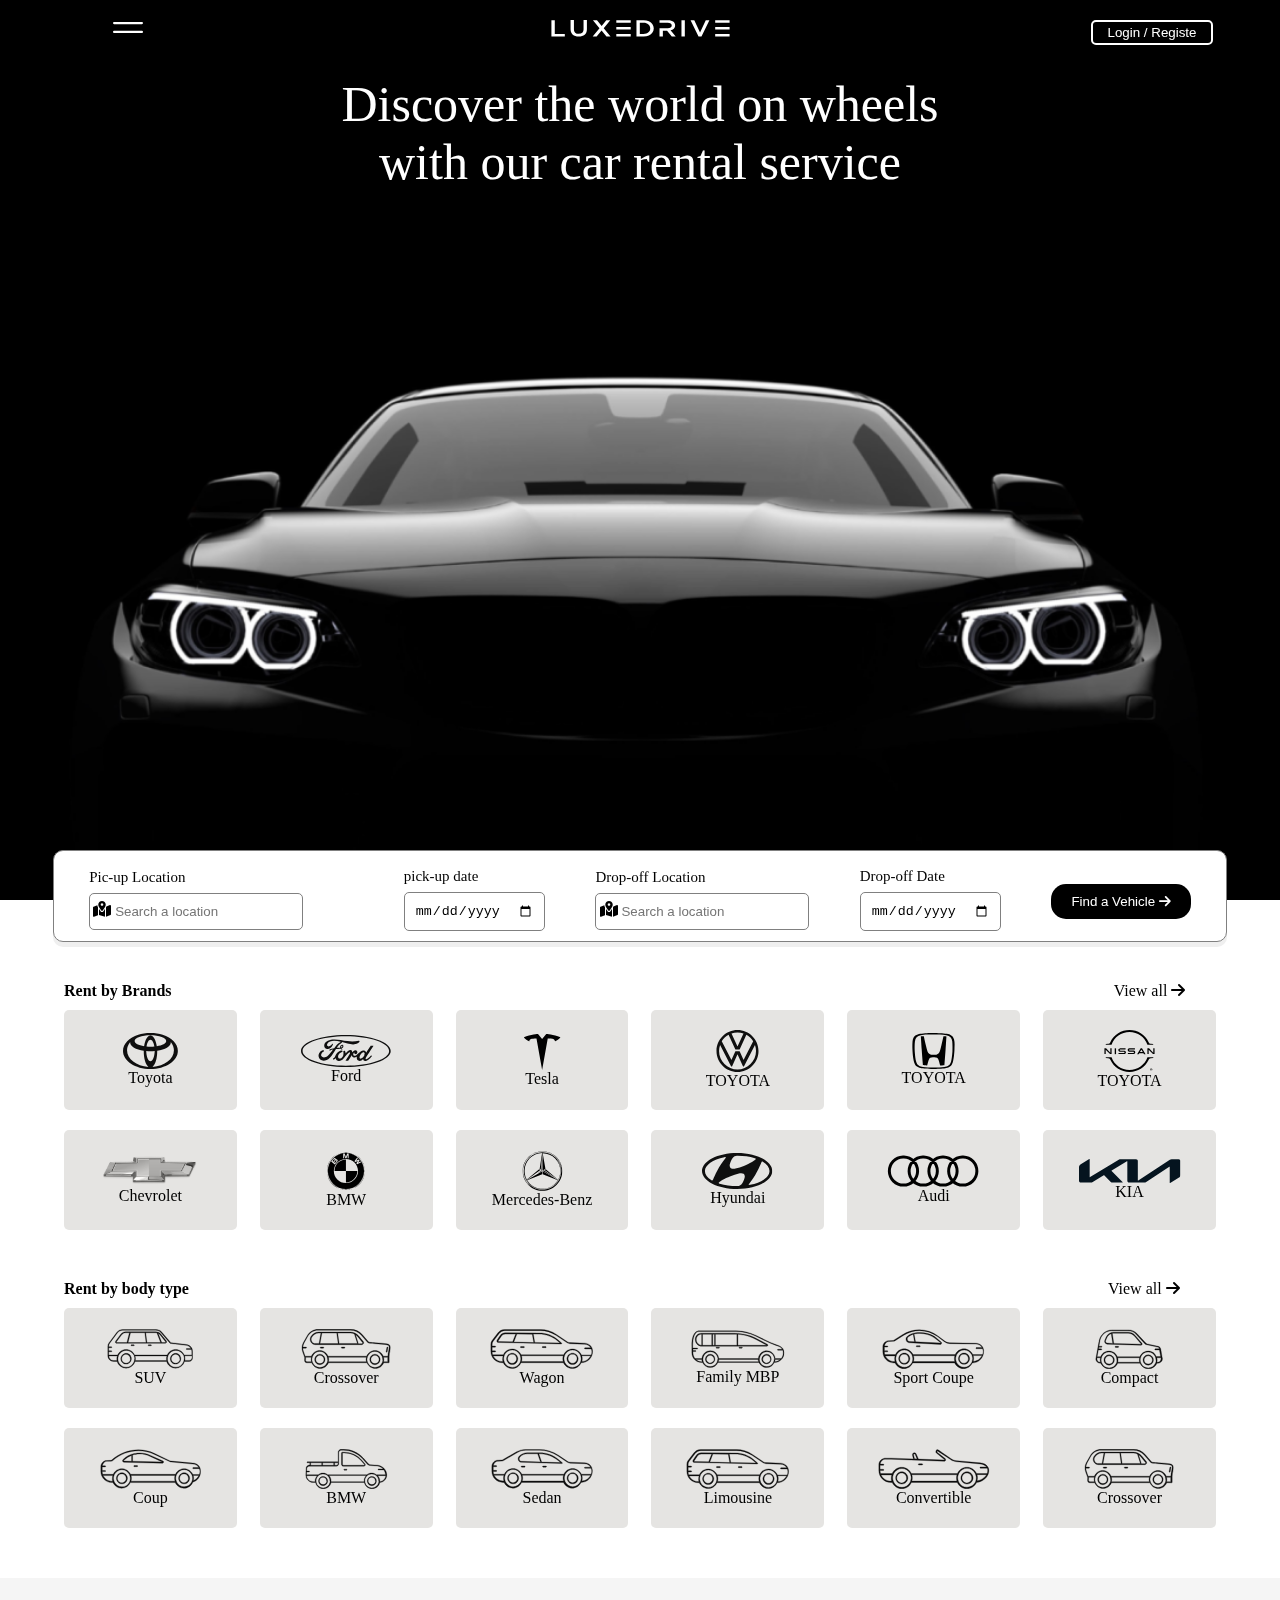
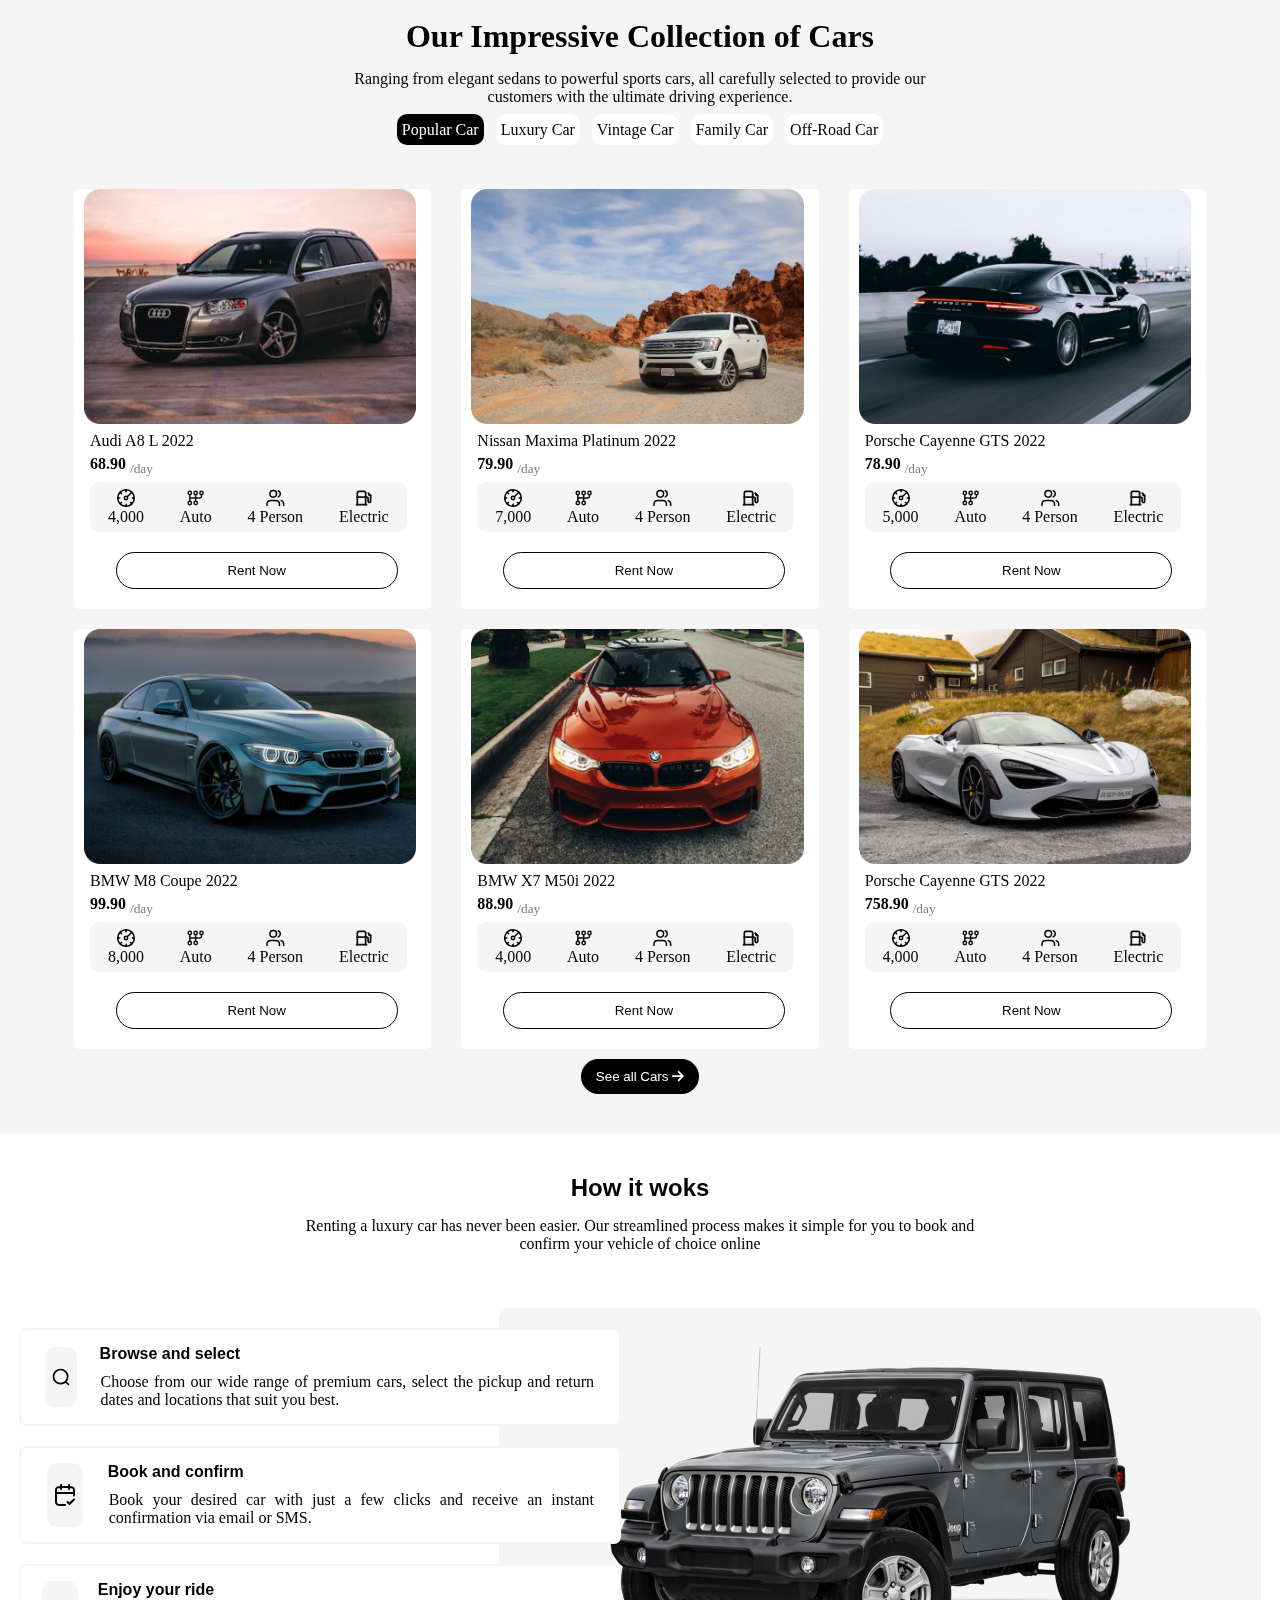
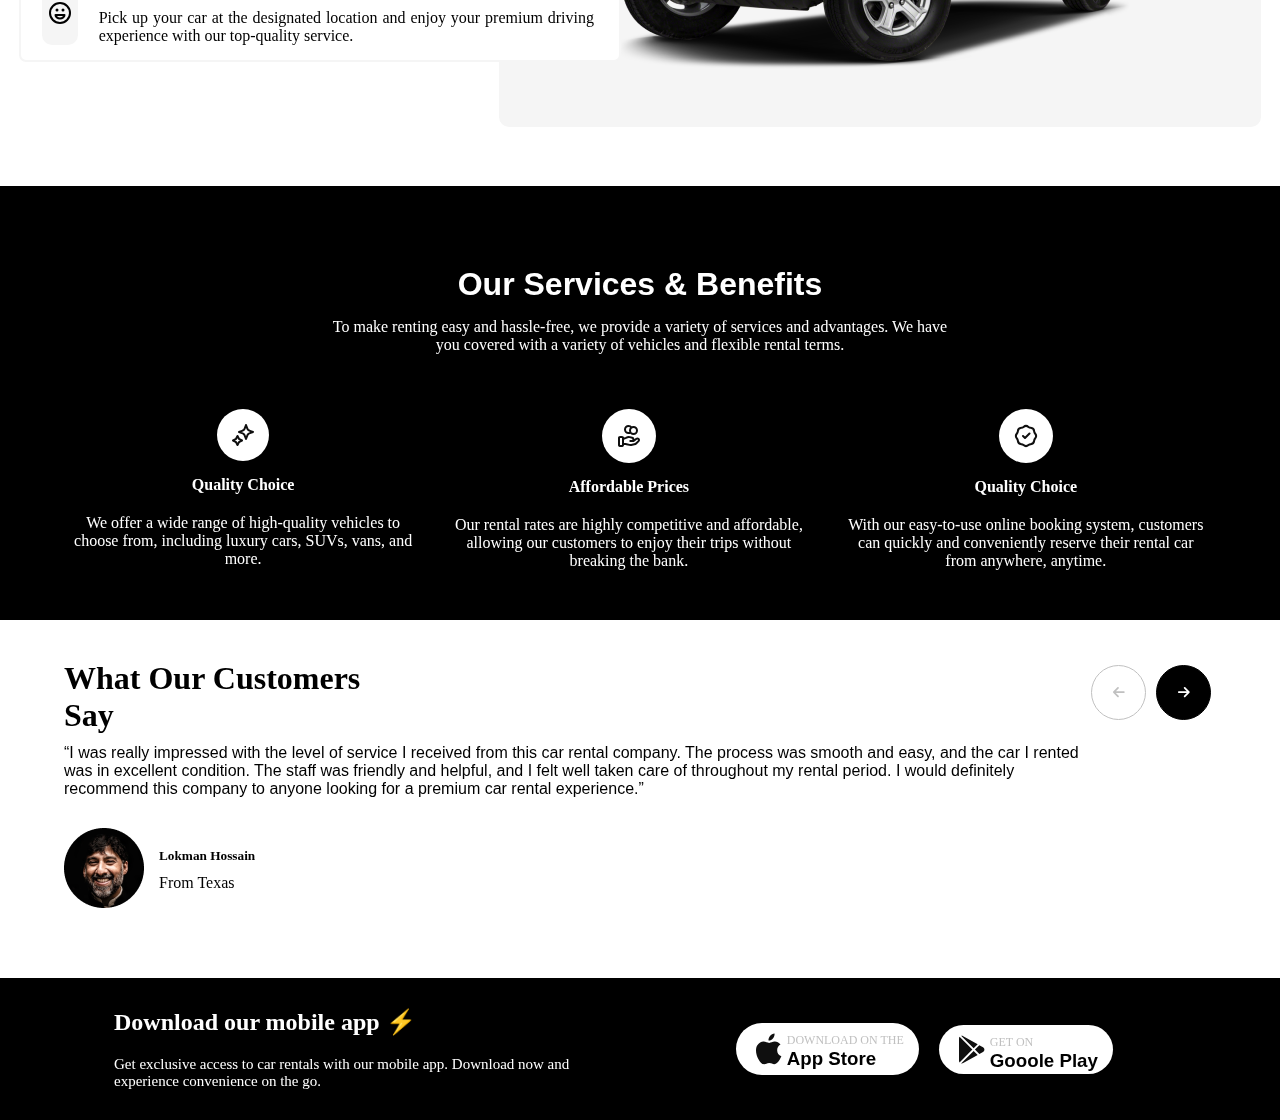
==== commit f30fb5c2: "add section 8 and finshed😊😊" ====
--- a/index.html
+++ b/index.html
@@ -962,5 +962,52 @@
         </div>
     </div>    
     </section>
+
+    <section id="downloa-section">
+        <div class="downloa-section-container">
+            <div class="downloa-content downloa-dec">
+                <h2>Download our mobile app ⚡️</h2>
+                <p>
+                    Get exclusive access to car rentals with our mobile app. Download now and experience convenience on the go.
+                </p>
+            </div>
+            <div class="downloa-content downloa-button-container">
+                <div class="downloa-button">
+                    <div class="downloa-button-icon">
+                        <svg width="26" height="32" viewBox="0 0 26 32" fill="none" xmlns="http://www.w3.org/2000/svg">
+                            <path d="M25.3685 23.3489C24.6748 24.884 24.3436 25.5693 23.4503 26.9257C22.2058 28.8198 20.4497 31.179 18.2737 31.199C16.3409 31.217 15.8442 29.942 13.2201 29.9574C10.5962 29.9727 10.0494 31.2217 8.1164 31.2037C5.94042 31.1844 4.27796 29.0539 3.03202 27.1585C-0.450586 21.861 -0.814443 15.6448 1.33345 12.3402C2.85981 9.99029 5.26879 8.61726 7.53291 8.61726C9.83837 8.61726 11.2879 9.88023 13.1948 9.88023C15.0442 9.88023 16.1706 8.61523 18.8366 8.61523C20.8517 8.61523 22.9869 9.71146 24.5086 11.6055C19.523 14.335 20.3336 21.4467 25.3685 23.3489Z" fill="#0F0F0F"/>
+                            <path d="M17.0953 5.29949C18.0641 4.05712 18.7985 2.30449 18.5314 0.511719C16.9491 0.619857 15.0996 1.62598 14.0193 2.93699C13.0385 4.12662 12.2286 5.89131 12.5437 7.60658C14.2697 7.66071 16.0571 6.62982 17.0953 5.29949Z" fill="#0F0F0F"/>
+                            </svg>                            
+
+                    </div>
+                    <div class="downloa-button-worlds">
+                        <p>Download on The</p>
+                        <a href="#">
+                            <h3>App Store</h3>  
+                        </a>
+                      
+                    </div>
+                </div>
+                <div class="downloa-button">
+                    <div class="downloa-button-icon">
+                        <svg width="26" height="29" viewBox="0 0 26 29" fill="none" xmlns="http://www.w3.org/2000/svg">
+                            <path d="M4.21186 28.0649C3.57891 28.4735 2.81868 28.5971 2.10547 28.4288L14.6375 15.9102L18.6991 19.9674L4.21186 28.0649Z" fill="#0F0F0F"/>
+                            <path d="M0.550669 27.4095C0.201224 26.9453 0 26.3754 0 25.7724V3.47296C0 2.87003 0.201224 2.30009 0.550669 1.83594L13.351 14.6226L0.550669 27.4095Z" fill="#0F0F0F"/>
+                            <path d="M24.0003 17.004L20.3499 19.0442L15.9248 14.6238L20.3502 10.2031L24.0009 12.2436C24.8755 12.733 25.3976 13.6228 25.3976 14.6238C25.3976 15.6248 24.8755 16.5144 24.0003 17.004Z" fill="#0F0F0F"/>
+                            <path d="M14.6376 13.3383L2.10645 0.820392C2.31184 0.772034 2.52097 0.746094 2.73 0.746094C3.24679 0.746094 3.76166 0.892876 4.21209 1.18356L18.6994 9.28092L14.6376 13.3383Z" fill="#0F0F0F"/>
+                            </svg>
+
+                    </div>
+                    <div class="downloa-button-worlds">
+                        <p>Get on</p>
+                        <a href="#">
+                          <h3>Gooole Play</h3>  
+                        </a>
+                        
+                    </div>
+                </div>
+            </div>
+        </div>
+    </section>
 </body>
 </html>--- a/style.css
+++ b/style.css
@@ -1,6 +1,9 @@
 *{
     margin: 0;
     padding: 0;
+}
+a{
+    text-decoration: none;
 }
 #home-sect{
     margin-bottom: 20px;
@@ -95,12 +98,12 @@
     position: absolute;
     top: 20%;
 }
-#brand-section, #body-type-section, #collection-section, .collection-section-header-container, #service-section, #comment-section{
+#brand-section, #body-type-section, #collection-section, .collection-section-header-container, #service-section, #comment-section, #downloa-section{
     display: flex;
     justify-content: center;
     margin: 40px 0px;
 }
-.brand-sec-container,.body-type-section-container, .collection-section-container, .service-section-container, .comment-section-container{
+.brand-sec-container,.body-type-section-container, .collection-section-container, .service-section-container, .comment-section-container, .downloa-section-container{
     width: 90vw;
 }
 .brand-sec-header, .body-type-section-header, .comment-section-header{
@@ -390,4 +393,55 @@
 }
 .comment-owener-name h5{
     padding:10px 0px ;
+}
+#downloa-section{
+    background-color: #000000;
+    color: #ffffff;
+    margin-bottom: unset;
+    padding: 20px 0px;
+}
+.downloa-section-container{
+    display: flex;
+}
+.downloa-section-container > .downloa-content{
+    width: 44%;
+    padding-left: 50px;
+}
+.downloa-section-container > .downloa-dec h2{
+    padding: 10 0px;
+}
+.downloa-section-container .downloa-dec p{
+    font-size: 15px;
+    padding:10px 0px ;
+    font-weight: 100;
+}
+.downloa-section-container .downloa-button-container{
+    display: flex;
+    justify-content: center;
+    align-items: center;
+}
+.downloa-button{
+ background-color: #ffffff;  
+ display: flex;
+ border-radius: 30px;
+ margin: 0px 10px;
+}
+.downloa-button-icon{  
+    padding: 10px 5px 10px 20px;
+}
+.downloa-button-worlds{
+    color: #000000;
+    padding-right:15px ;
+    padding-top: 10px;
+}
+.downloa-button-worlds p{
+    color:#C0C0C0;
+    font-size: 12px;
+    text-transform: uppercase;
+}
+.downloa-button-worlds a{
+    color: #000;
+}
+.downloa-button-worlds h3{
+    font-family: Arial, Helvetica, sans-serif;
 }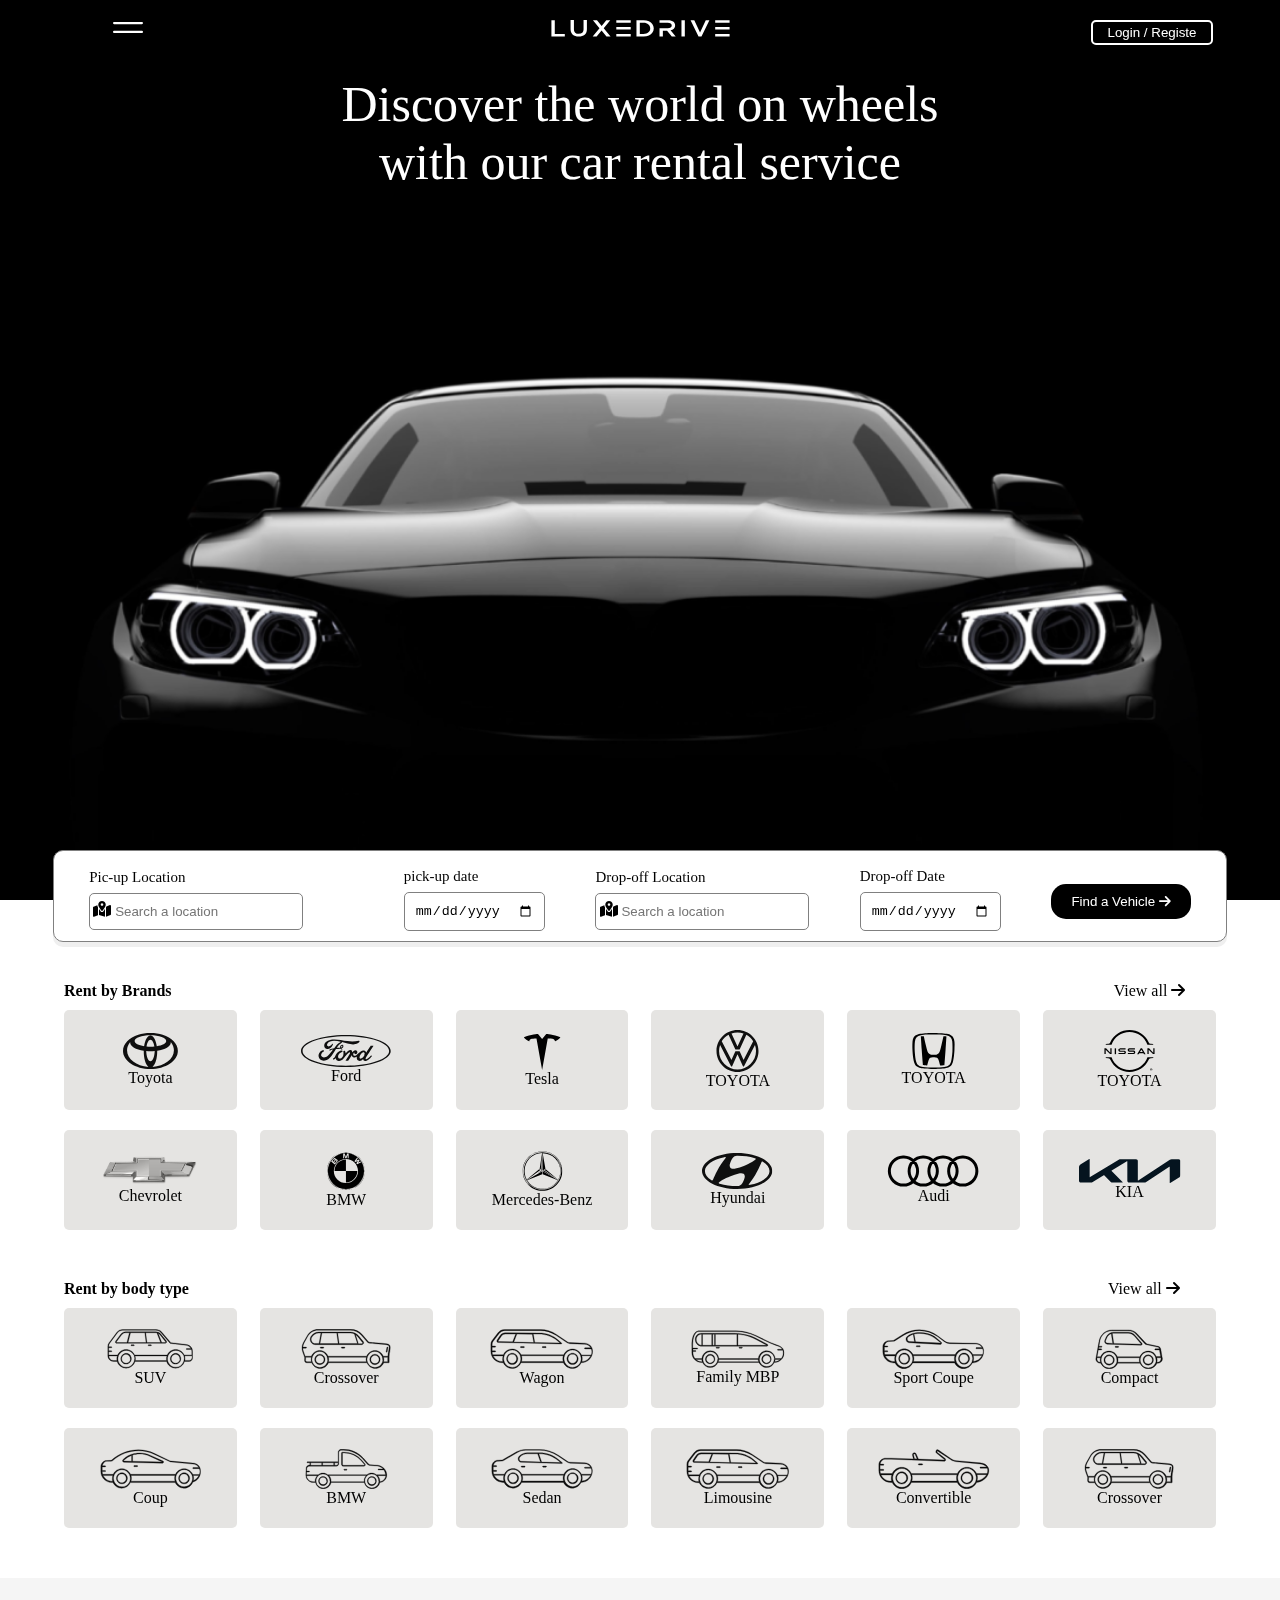
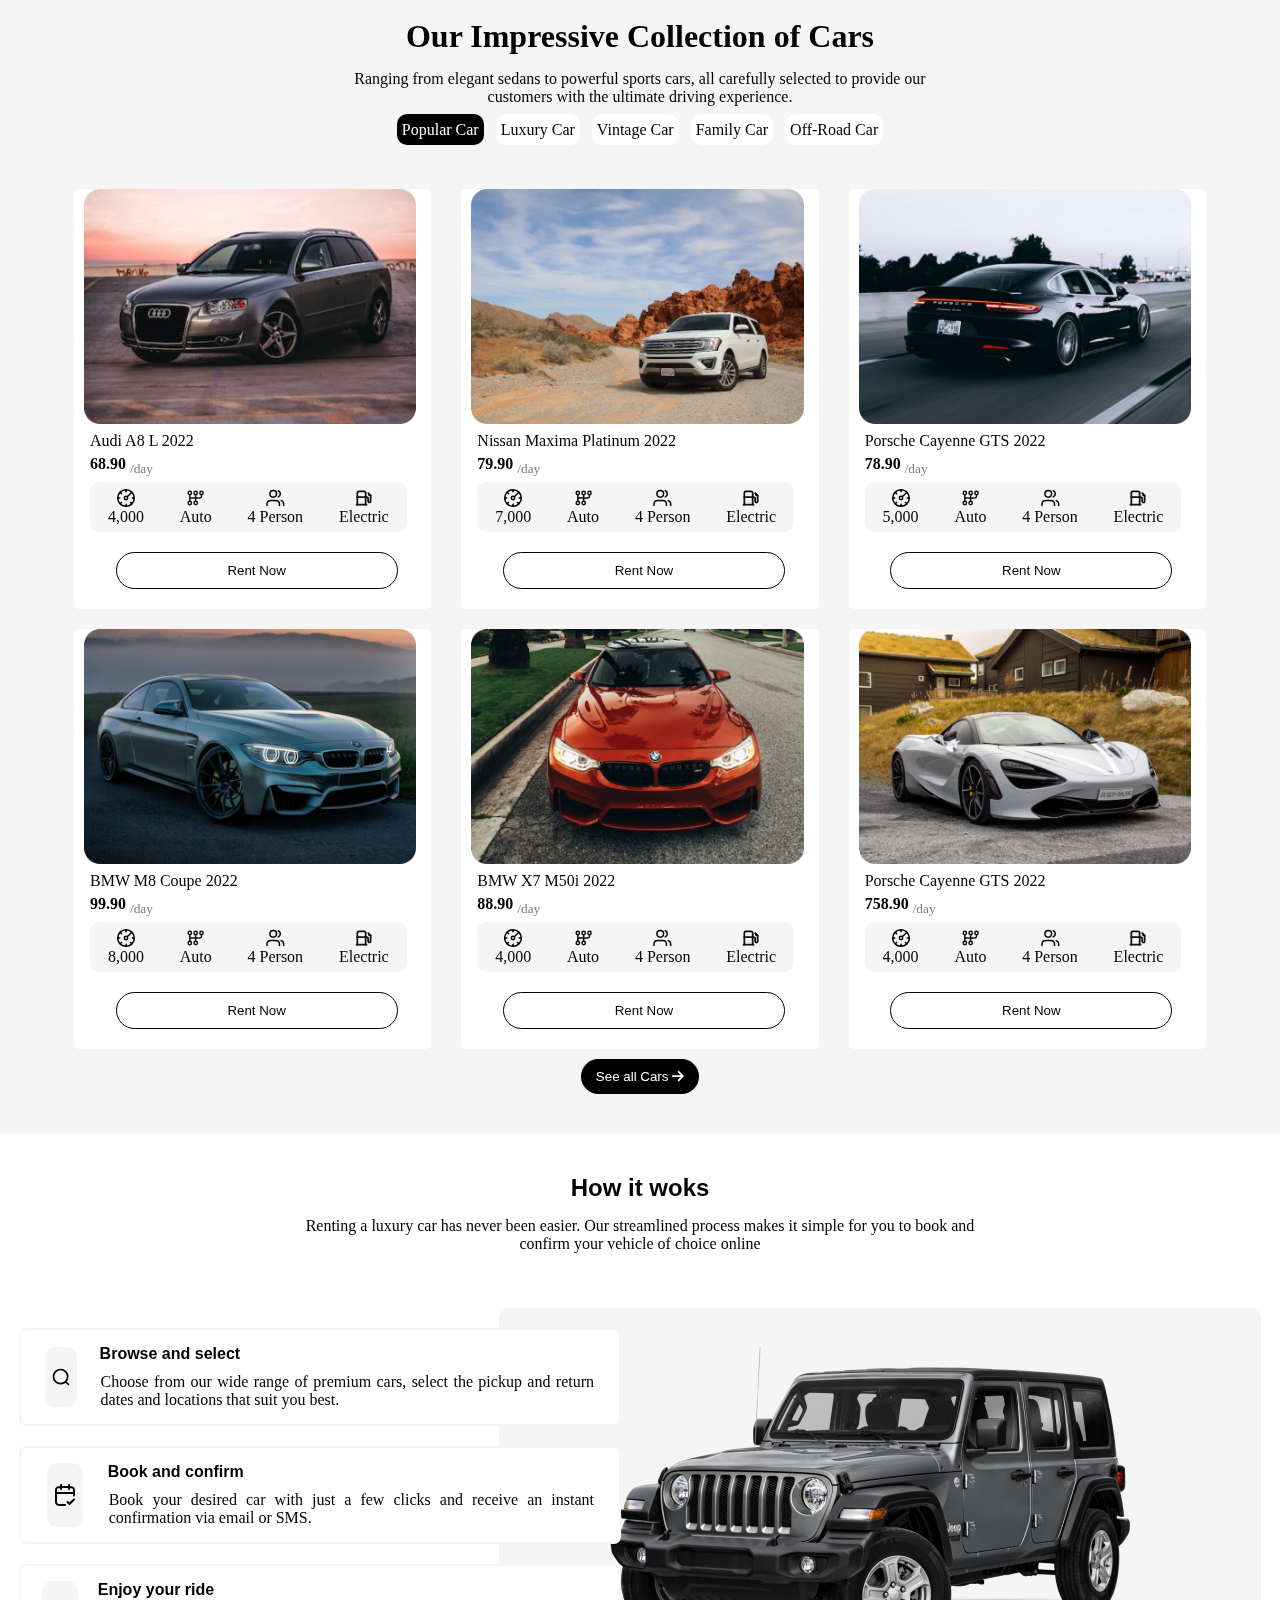
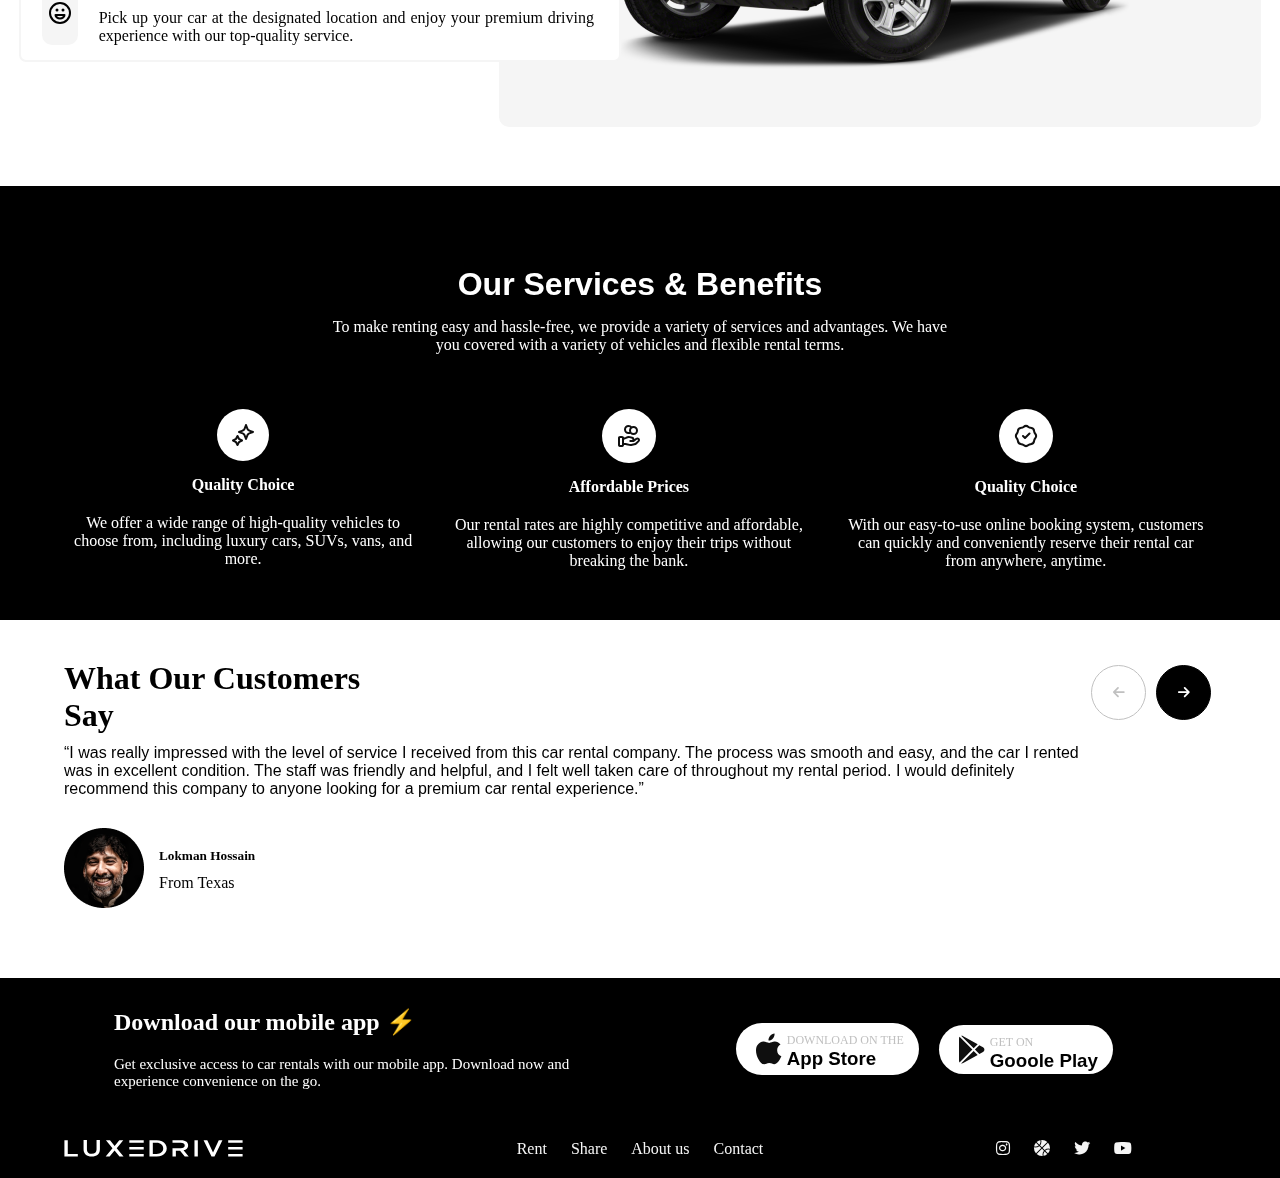
==== commit 3429ca00: "fished with footer and deisn" ====
--- a/index.html
+++ b/index.html
@@ -1009,5 +1009,40 @@
             </div>
         </div>
     </section>
+
+    <footer>
+        <div class="footer-container">
+        <div class="footer-content footer-logo">
+            <svg width="179" height="17" viewBox="0 0 179 17" fill="none" xmlns="http://www.w3.org/2000/svg">
+                <path d="M0.415466 16.4882H13.8075V13.8962H3.77547V0.264244H0.415466V16.4882Z" fill="white"/>
+                <path d="M27.699 16.4882C30.219 16.4882 32.211 15.8882 33.675 14.6642C35.139 13.4642 35.883 11.6402 35.907 9.21624V0.000244141H32.547V9.33624C32.547 10.8482 32.115 11.9762 31.275 12.7202C30.435 13.4882 29.259 13.8722 27.747 13.8722C26.235 13.8722 25.059 13.4642 24.195 12.6722C23.355 11.9042 22.923 10.7522 22.923 9.24024V0.000244141H19.563V9.33624C19.587 11.7122 20.307 13.4882 21.771 14.6882C23.211 15.8882 25.179 16.4882 27.699 16.4882Z" fill="white"/>
+                <path d="M41.6636 16.4882H45.6236L50.5676 10.4642L55.4636 16.4882H59.5436L52.7276 8.18424L59.2556 0.264244H55.2956L50.6396 5.95224L46.0076 0.264244H41.9276L48.5036 8.23224L41.6636 16.4882Z" fill="white"/>
+                <path d="M65.3111 13.9442V16.4882H79.7111V13.9442H65.3111ZM65.3111 7.03224V9.57624H79.7111V7.03224H65.3111ZM65.3111 0.264244V2.80824H79.7111V0.264244H65.3111Z" fill="white"/>
+                <path d="M85.4664 16.4882H92.5944C94.6104 16.4642 96.3624 16.1042 97.8984 15.4082C99.4104 14.6882 100.586 13.7282 101.45 12.5042C102.29 11.2802 102.722 9.91224 102.746 8.37624V8.32825C102.722 6.79224 102.29 5.40025 101.45 4.20024C100.586 3.00024 99.4104 2.04024 97.8984 1.32024C96.3624 0.624245 94.6104 0.264244 92.5944 0.264244H85.4664V16.4882ZM88.8264 13.8962V2.85624H92.5944C94.6104 2.88024 96.2184 3.40824 97.4184 4.41624C98.5944 5.42424 99.1944 6.74424 99.2184 8.37624V8.42424C99.1944 10.0322 98.5944 11.3522 97.4184 12.3362C96.2184 13.3442 94.6104 13.8722 92.5944 13.8962H88.8264Z" fill="white"/>
+                <path d="M116.761 8.30424H108.505V16.4882H111.865V10.8242H116.065L120.769 16.4882H124.705L119.569 10.3442C120.913 10.0322 122.017 9.45624 122.833 8.64024C123.673 7.82424 124.081 6.88825 124.105 5.54424V5.25624C124.105 4.56025 123.985 4.00824 123.697 3.43224C123.433 2.83224 123.049 2.32824 122.521 1.87224C121.921 1.36824 121.153 0.960245 120.217 0.672244C119.281 0.408245 118.225 0.264244 117.025 0.264244H108.505V2.85624H116.737C117.985 2.85624 118.969 3.07224 119.665 3.55224C120.337 4.00824 120.697 4.56024 120.697 5.42424V5.71224C120.697 6.55224 120.337 7.08024 119.641 7.56024C118.945 8.04024 117.985 8.30424 116.761 8.30424Z" fill="white"/>
+                <path d="M130.465 16.4882H133.825V0.264244H130.465V16.4882Z" fill="white"/>
+                <path d="M147.525 16.4882H150.477L158.421 0.144244H154.773L149.037 12.3842L143.277 0.144244H139.581L147.525 16.4882Z" fill="white"/>
+                <path d="M164.189 13.9442V16.4882H178.589V13.9442H164.189ZM164.189 7.03224V9.57624H178.589V7.03224H164.189ZM164.189 0.264244V2.80824H178.589V0.264244H164.189Z" fill="white"/>
+                </svg>
+        </div>
+        <div class="footer-content footer-nav">
+            <ul>
+                <li><a href="#">Rent</a></li>
+                <li><a href="#">Share</a></li>
+                <li><a href="#">About us</a></li>
+                <li><a href="#">Contact</a></li>
+            </ul>
+        </div>
+        <div class="footer-content footer-social">
+            <ul>
+                <li><a href="#"><i class="fa-brands fa-instagram"></i></a></li>
+                <li><a href="#"><i class="fa-solid fa-basketball"></i></a></li>
+                <li><a href="#"><i class="fa-brands fa-twitter"></i></a></li>
+                <li><a href="#"><i class="fa-brands fa-youtube"></i></a></li>
+            </ul>
+        </div>
+        </div>
+       
+    </footer>
 </body>
 </html>--- a/style.css
+++ b/style.css
@@ -98,12 +98,12 @@
     position: absolute;
     top: 20%;
 }
-#brand-section, #body-type-section, #collection-section, .collection-section-header-container, #service-section, #comment-section, #downloa-section{
+#brand-section, #body-type-section, #collection-section, .collection-section-header-container, #service-section, #comment-section, #downloa-section, footer{
     display: flex;
     justify-content: center;
     margin: 40px 0px;
 }
-.brand-sec-container,.body-type-section-container, .collection-section-container, .service-section-container, .comment-section-container, .downloa-section-container{
+.brand-sec-container,.body-type-section-container, .collection-section-container, .service-section-container, .comment-section-container, .downloa-section-container, .footer-container{
     width: 90vw;
 }
 .brand-sec-header, .body-type-section-header, .comment-section-header{
@@ -444,4 +444,32 @@
 }
 .downloa-button-worlds h3{
     font-family: Arial, Helvetica, sans-serif;
+}
+
+/* footer styi */
+footer{
+    margin: unset;
+    background-color: #000000;
+    padding: 20px 0px;
+    color: #F5F5F5;
+}
+.footer-container{
+    display: flex;
+}
+.footer-logo{
+    display: flex;
+    width: 20%;
+    justify-content: start;
+}
+.footer-nav ul li, .footer-social ul li{
+    display: inline;
+}
+.footer-nav{
+    width: 60%;
+    text-align: center;
+}
+.footer-nav ul li a, .footer-social ul li a{
+    text-decoration: none;
+    color: #F5F5F5;
+    padding: 0px 10px;
 }